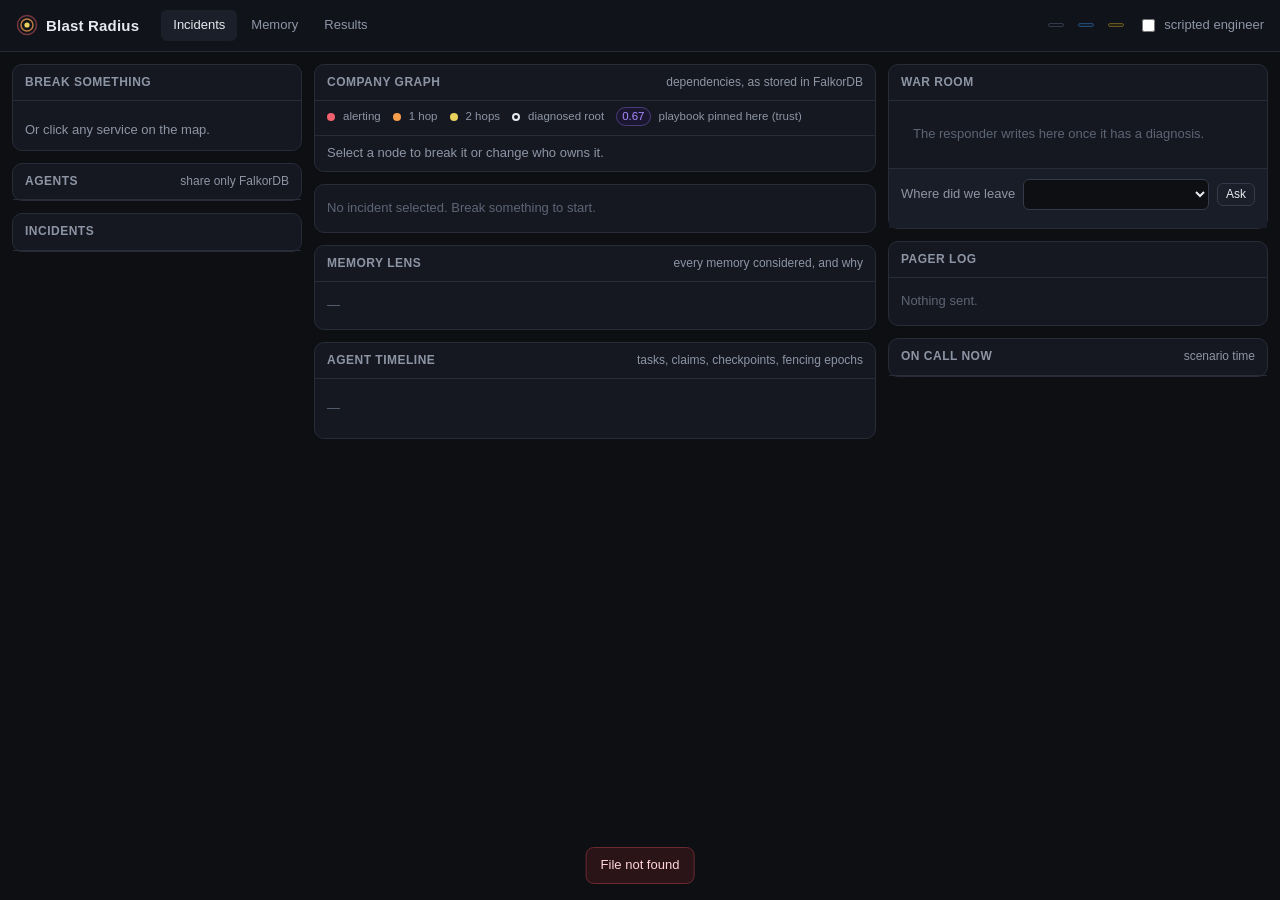
==== web/static/index.html @ d2cb5964 "The UI: Memory Lens, agent timeline with a kill button, war room, company graph make ui serves one p" ====
<!doctype html>
<html lang="en">
<head>
<meta charset="utf-8">
<meta name="viewport" content="width=device-width, initial-scale=1">
<title>Blast Radius</title>
<link rel="icon" href="data:,">
<style>
:root {
  --bg: #0d0f13; --panel: #151820; --panel2: #1b1f29; --line: #272c38; --line2: #333a49;
  --text: #e7e9ee; --muted: #8d95a5; --faint: #5d6474;
  --red: #f0616d; --orange: #f59e4b; --yellow: #e9cf5b; --green: #45c486; --blue: #5aa5f5;
  --violet: #a78bfa; --teal: #3cc6c0; --pink: #f472b6;
  --mono: ui-monospace, SFMono-Regular, Menlo, Consolas, monospace;
}
* { box-sizing: border-box; }
html, body { margin: 0; background: var(--bg); color: var(--text);
  font: 13px/1.45 -apple-system, BlinkMacSystemFont, "Segoe UI", Inter, Roboto, sans-serif; }
button { font: inherit; color: inherit; cursor: pointer; }
input, textarea, select { font: inherit; color: var(--text); background: var(--bg);
  border: 1px solid var(--line2); border-radius: 6px; padding: 6px 8px; }
textarea { width: 100%; resize: vertical; min-height: 54px; }
.mono { font-family: var(--mono); font-size: 12px; }
.muted { color: var(--muted); } .faint { color: var(--faint); }
.row { display: flex; align-items: center; gap: 8px; }
.wrap { flex-wrap: wrap; }
.grow { flex: 1; min-width: 0; }
.btn { background: var(--panel2); border: 1px solid var(--line2); border-radius: 6px;
  padding: 5px 10px; white-space: nowrap; }
.btn:hover { border-color: var(--muted); }
.btn.primary { background: #23406b; border-color: #2f5b99; }
.btn.good { background: #173d2b; border-color: #23704a; }
.btn.danger { background: #4a1820; border-color: #8c2c3a; }
.btn.small { padding: 2px 8px; font-size: 12px; }
.btn:disabled { opacity: .45; cursor: default; }
.chip { display: inline-flex; align-items: center; gap: 4px; padding: 1px 7px;
  border-radius: 999px; border: 1px solid var(--line2); font-size: 11.5px; white-space: nowrap; }
.chip.red { color: var(--red); border-color: #6b2a32; background: #2a1418; }
.chip.green { color: var(--green); border-color: #1f5a3c; background: #11261b; }
.chip.orange { color: var(--orange); border-color: #6a4420; background: #2a1c10; }
.chip.blue { color: var(--blue); border-color: #234a73; background: #101d2c; }
.chip.violet { color: var(--violet); border-color: #4b3d7c; background: #1b1630; }
.chip.yellow { color: var(--yellow); border-color: #625724; background: #262110; }
.chip.grey { color: var(--muted); }
.dot { width: 8px; height: 8px; border-radius: 50%; display: inline-block; flex: none; }

header { display: flex; align-items: center; gap: 14px; padding: 10px 16px;
  border-bottom: 1px solid var(--line); background: #10131a; position: sticky; top: 0; z-index: 5; }
.logo { font-weight: 700; font-size: 15px; letter-spacing: .2px; display: flex; gap: 8px; align-items: center; }
.logo svg { display: block; }
.tabs { display: flex; gap: 2px; margin-left: 8px; }
.tab { background: none; border: none; padding: 6px 12px; border-radius: 6px; color: var(--muted); }
.tab.on { background: var(--panel2); color: var(--text); }
.demo-label { color: var(--yellow); }

main { display: grid; grid-template-columns: 290px minmax(0, 1fr) 380px; gap: 12px; padding: 12px; }
main[hidden] { display: none; }
main.single { grid-template-columns: minmax(0, 1fr); max-width: 1280px; margin: 0 auto; }
.col { display: flex; flex-direction: column; gap: 12px; min-width: 0; }
.panel { background: var(--panel); border: 1px solid var(--line); border-radius: 10px; }
.panel > h2 { margin: 0; padding: 9px 12px; font-size: 12px; font-weight: 600; letter-spacing: .5px;
  text-transform: uppercase; color: var(--muted); border-bottom: 1px solid var(--line);
  display: flex; align-items: center; gap: 8px; }
.panel > h2 .right { margin-left: auto; text-transform: none; letter-spacing: 0; font-weight: 400; }
.pad { padding: 10px 12px; }
.empty { padding: 14px 12px; color: var(--faint); }

/* left column */
.stories { display: grid; gap: 6px; }
.story { text-align: left; background: var(--panel2); border: 1px solid var(--line);
  border-radius: 8px; padding: 7px 9px; }
.story:hover { border-color: var(--line2); }
.story b { font-family: var(--mono); font-size: 11.5px; color: var(--blue); margin-right: 6px; }
.worker { display: flex; align-items: center; gap: 8px; padding: 7px 12px; border-top: 1px solid var(--line); }
.worker:first-of-type { border-top: none; }
.badge { font-family: var(--mono); font-size: 12px; padding: 1px 7px; border-radius: 5px; font-weight: 600; white-space: nowrap; }
.feed-item { display: block; width: 100%; text-align: left; background: none; border: none;
  border-top: 1px solid var(--line); padding: 8px 12px; }
.feed-item:hover { background: #181c25; }
.feed-item.on { background: #1a2130; box-shadow: inset 3px 0 0 var(--blue); }

/* incident */
.inc-head { padding: 12px 14px; display: grid; gap: 8px; }
.inc-title { font-size: 17px; font-weight: 650; display: flex; gap: 10px; align-items: center; flex-wrap: wrap; }
.summary { color: var(--muted); font-size: 12.5px; }
.lens-card { border-top: 1px solid var(--line); padding: 10px 12px; display: grid; gap: 7px; }
.lens-card:first-child { border-top: none; }
.lens-card.applied { box-shadow: inset 3px 0 0 var(--green); }
.lens-card.ruled { box-shadow: inset 3px 0 0 var(--line2); }
.kv { display: grid; grid-template-columns: 92px 1fr; gap: 3px 10px; font-size: 12.5px; }
.kv > div:nth-child(odd) { color: var(--faint); }
.path { font-family: var(--mono); font-size: 12px; }
.path .arrow { color: var(--faint); margin: 0 4px; }
.check { display: flex; gap: 6px; align-items: baseline; font-size: 12.5px; }
.check .ok { color: var(--green); } .check .no { color: var(--red); }
.trust { display: inline-flex; align-items: center; gap: 6px; }
.bar { width: 70px; height: 6px; background: var(--line); border-radius: 3px; overflow: hidden; display: inline-block; }
.bar > i { display: block; height: 100%; background: var(--green); }

.tl { padding: 6px 0; }
.tl-row { display: grid; grid-template-columns: 58px 104px 30px 1fr; gap: 8px; align-items: center;
  padding: 4px 12px; font-size: 12.5px; }
.tl-row.takeover { background: #2a1c10; }
.tl-row.action { background: #11261b; }
.tl-row .t { font-family: var(--mono); color: var(--faint); font-size: 11.5px; text-align: right; }
.lease { margin: 8px 12px 10px; padding: 9px 10px; border: 1px solid var(--line2); border-radius: 8px;
  background: var(--panel2); display: grid; gap: 6px; }
.lease .meter { height: 8px; background: var(--line); border-radius: 4px; overflow: hidden; }
.lease .meter > i { display: block; height: 100%; background: var(--blue); transition: width .4s linear; }
.lease.expired .meter > i { background: var(--red); }

/* map */
#map svg { display: block; width: 100%; height: auto; }
.node rect { stroke-width: 1.5; }
.node text { font-size: 11px; fill: var(--text); pointer-events: none; }
.node { cursor: pointer; }
.legend { display: flex; gap: 12px; flex-wrap: wrap; padding: 6px 12px 9px; font-size: 11.5px; color: var(--muted); }
.mapbar { padding: 8px 12px; border-top: 1px solid var(--line); display: flex; gap: 8px; align-items: center; flex-wrap: wrap; }

/* chat */
.chat { padding: 10px 12px; display: grid; gap: 8px; max-height: 470px; overflow: auto; }
.msg { padding: 7px 10px; border-radius: 10px; max-width: 92%; white-space: pre-wrap; font-size: 12.5px; }
.msg.agent { background: var(--panel2); border: 1px solid var(--line2); justify-self: start; }
.msg.engineer { background: #1c2c46; border: 1px solid #2c4672; justify-self: end; }
.msg .who { font-size: 11px; color: var(--muted); margin-bottom: 2px; }
.ask { border-top: 1px solid var(--line); padding: 10px 12px; display: grid; gap: 8px; background: #191d27; }
.ask.live { box-shadow: inset 0 3px 0 var(--yellow); }
.cite { font-size: 11.5px; color: var(--violet); }

table { border-collapse: collapse; width: 100%; }
th, td { text-align: left; padding: 6px 10px; border-top: 1px solid var(--line); font-size: 12.5px; vertical-align: top; }
th { color: var(--muted); font-weight: 600; font-size: 11.5px; text-transform: uppercase; letter-spacing: .4px; }
td.num, th.num { text-align: right; font-variant-numeric: tabular-nums; }
.win { color: var(--green); font-weight: 600; }
.hbar { height: 10px; border-radius: 3px; background: var(--blue); display: inline-block; vertical-align: middle; }
.cards { display: grid; grid-template-columns: repeat(auto-fill, minmax(330px, 1fr)); gap: 12px; }
.pb { padding: 10px 12px; display: grid; gap: 6px; }
.pb.retired { opacity: .65; }
.fact { padding: 8px 12px; border-top: 1px solid var(--line); display: grid; gap: 3px; }
.fact.closed { opacity: .55; }
.fact.closed .val { text-decoration: line-through; }
.toast { position: fixed; bottom: 16px; left: 50%; transform: translateX(-50%); background: #2a1418;
  border: 1px solid #6b2a32; color: #ffd5da; padding: 8px 14px; border-radius: 8px; display: none; z-index: 9; }
.switch { display: inline-flex; align-items: center; gap: 6px; color: var(--muted); }
details summary { cursor: pointer; color: var(--muted); }
@media (max-width: 1200px) {
  main { grid-template-columns: 260px minmax(0, 1fr); }
  main > .col:last-child { grid-column: 1 / -1; }
}
@media (max-width: 760px) { main { grid-template-columns: 1fr; } }
</style>
</head>
<body>
<header>
  <div class="logo">
    <svg width="22" height="22" viewBox="0 0 22 22" aria-hidden="true">
      <circle cx="11" cy="11" r="9.5" fill="none" stroke="#f0616d" stroke-width="1.5" opacity=".45"/>
      <circle cx="11" cy="11" r="6" fill="none" stroke="#f59e4b" stroke-width="1.5" opacity=".75"/>
      <circle cx="11" cy="11" r="2.6" fill="#e9cf5b"/>
    </svg>
    Blast Radius
  </div>
  <nav class="tabs">
    <button class="tab on" data-tab="incident">Incidents</button>
    <button class="tab" data-tab="memory">Memory</button>
    <button class="tab" data-tab="results">Results</button>
  </nav>
  <div class="grow"></div>
  <span id="hdr-graph" class="chip grey mono"></span>
  <span id="hdr-model" class="chip blue"></span>
  <span id="hdr-timing" class="chip yellow demo-label"></span>
  <label class="switch" title="When on, the scripted engineer answers instead of waiting for you">
    <input type="checkbox" id="autopilot"> scripted engineer
  </label>
</header>

<main id="view-incident">
  <section class="col">
    <div class="panel">
      <h2>Break something</h2>
      <div class="pad stories" id="stories"></div>
      <div class="pad muted" style="padding-top:0">Or click any service on the map.</div>
    </div>
    <div class="panel">
      <h2>Agents <span class="right muted">share only FalkorDB</span></h2>
      <div id="workers"></div>
    </div>
    <div class="panel">
      <h2>Incidents <span class="right muted" id="feed-count"></span></h2>
      <div id="feed"></div>
    </div>
  </section>

  <section class="col">
    <div class="panel" id="map">
      <h2>Company graph <span class="right muted" id="map-sub">dependencies, as stored in FalkorDB</span></h2>
      <div id="map-svg"></div>
      <div class="legend">
        <span class="row"><i class="dot" style="background:var(--red)"></i>alerting</span>
        <span class="row"><i class="dot" style="background:var(--orange)"></i>1 hop</span>
        <span class="row"><i class="dot" style="background:var(--yellow)"></i>2 hops</span>
        <span class="row"><i class="dot" style="border:2px solid var(--text)"></i>diagnosed root</span>
        <span class="row"><span class="chip violet" style="padding:0 5px">0.67</span>playbook pinned here (trust)</span>
      </div>
      <div class="mapbar" id="mapbar"><span class="muted">Select a node to break it or change who owns it.</span></div>
    </div>
    <div class="panel" id="incident">
      <div class="empty">No incident selected. Break something to start.</div>
    </div>
    <div class="panel" id="lens-panel">
      <h2>Memory Lens <span class="right muted">every memory considered, and why</span></h2>
      <div id="lens"><div class="empty">—</div></div>
    </div>
    <div class="panel">
      <h2>Agent timeline <span class="right muted">tasks, claims, checkpoints, fencing epochs</span></h2>
      <div id="lease"></div>
      <div id="timeline" class="tl"><div class="empty">—</div></div>
    </div>
  </section>

  <section class="col">
    <div class="panel">
      <h2>War room <span class="right muted" id="chat-with"></span></h2>
      <div class="chat" id="chat"><div class="empty">The responder writes here once it has a diagnosis.</div></div>
      <div id="ask"></div>
      <div class="ask">
        <div class="row">
          <span class="muted">Where did we leave</span>
          <select id="recap-pick" class="grow"></select>
          <button class="btn small" id="recap-go">Ask</button>
        </div>
        <div id="recap-out" class="mono muted" style="white-space:pre-wrap"></div>
      </div>
    </div>
    <div class="panel">
      <h2>Pager log <span class="right muted" id="pager-count"></span></h2>
      <div id="pager"><div class="empty">Nothing sent.</div></div>
    </div>
    <div class="panel">
      <h2>On call now <span class="right muted">scenario time</span></h2>
      <div id="org"></div>
    </div>
  </section>
</main>

<main id="view-memory" class="single" hidden>
  <div class="panel">
    <h2>Playbooks <span class="right muted">learned from confirmed incidents; trust moves only on verdicts</span></h2>
    <div class="pad row wrap" style="border-bottom:1px solid var(--line)">
      <button class="btn" id="plant">Plant a deliberately wrong playbook</button>
      <span class="muted">Pinned to postgres-orders; claims any postgres over 30% of connections is saturated.
        Break <span class="mono">redis-cache</span> a few times and reject the wrong diagnosis: it misleads twice, then retires.</span>
    </div>
    <div class="pad"><div class="cards" id="playbooks"></div></div>
  </div>
  <div class="panel">
    <h2>What engineers asked for <span class="right muted">facts are superseded, never edited</span></h2>
    <div id="facts"></div>
  </div>
</main>

<main id="view-results" class="single" hidden>
  <div id="results"></div>
</main>

<div class="toast" id="toast"></div>

<script>
"use strict";
const $ = (s) => document.querySelector(s);
const esc = (v) => String(v ?? "").replace(/[&<>"']/g, (c) =>
  ({"&": "&amp;", "<": "&lt;", ">": "&gt;", '"': "&quot;", "'": "&#39;"}[c]));
const fmt = (x, d = 2) => (x === null || x === undefined) ? "—" : Number(x).toFixed(d);
const AGENT_COLORS = {"inv-1": "#5aa5f5", "inv-2": "#a78bfa", "responder-1": "#45c486",
  "learner-1": "#3cc6c0"};
const agentColor = (a) => AGENT_COLORS[a] || "#8d95a5";
const badge = (a) => a ? `<span class="badge" style="background:${agentColor(a)}22;color:${agentColor(a)}">${esc(a)}</span>` : "";

let S = { settings: null, state: null, selected: null, inc: null, map: null, tab: "incident",
          mapNode: null, drafts: {} };

async function api(path, body) {
  const opt = body === undefined ? {} : {method: "POST", headers: {"Content-Type": "application/json"},
    body: JSON.stringify(body)};
  const r = await fetch(path, opt);
  const data = await r.json().catch(() => ({}));
  if (!r.ok) { toast(data.detail || r.statusText); throw new Error(data.detail || r.statusText); }
  return data;
}
function toast(text) {
  const t = $("#toast"); t.textContent = text; t.style.display = "block";
  clearTimeout(toast.h); toast.h = setTimeout(() => t.style.display = "none", 4000);
}
const label = (fam) => (S.settings?.labels || {})[fam] || fam || "—";

/* ------------------------------------------------------------- tabs */
document.querySelectorAll(".tab").forEach((b) => b.onclick = () => {
  S.tab = b.dataset.tab;
  document.querySelectorAll(".tab").forEach((x) => x.classList.toggle("on", x === b));
  for (const v of ["incident", "memory", "results"]) $("#view-" + v).hidden = v !== S.tab;
  if (S.tab === "memory") loadMemory();
  if (S.tab === "results") loadResults();
});

/* ------------------------------------------------------------- left */
function renderStories() {
  $("#stories").innerHTML = Object.entries(S.settings.stories).map(([id, text]) =>
    `<button class="story" data-story="${id}"><b>${id}</b>${esc(text)}</button>`).join("");
  document.querySelectorAll("[data-story]").forEach((b) => b.onclick = () => breakIt({story: b.dataset.story}));
}
async function breakIt(body) {
  const r = await api("/api/break", body);
  S.selected = r.key; S.inc = null;
  await pollState(); await pollIncident();
}

function renderWorkers() {
  const st = S.state;
  const procs = st.workers.map((w) => {
    const state = w.alive ? `<span class="chip green">pid ${w.pid}</span>`
      : w.killed ? `<span class="chip red">killed</span>` : `<span class="chip grey">stopped</span>`;
    const btn = w.alive
      ? `<button class="btn small danger" data-kill="${w.name}">Kill</button>`
      : `<button class="btn small" data-start="${w.name}">Start</button>`;
    return `<div class="worker">${badge(w.name)}<span class="muted">investigator</span>
      <span class="grow"></span>${state}${btn}</div>`;
  });
  const threads = Object.entries(st.threads || {}).map(([n]) =>
    `<div class="worker">${badge(n)}<span class="muted">${n.startsWith("resp") ? "responder" : "learner"}</span>
     <span class="grow"></span><span class="chip green">in UI process</span></div>`);
  const html = procs.join("") + threads.join("") || `<div class="empty">No workers running.</div>`;
  if ($("#workers").dataset.html === html) return;   // don't replace a button mid-click
  $("#workers").dataset.html = html;
  $("#workers").innerHTML = html;
  $("#workers").querySelectorAll("[data-kill]").forEach((b) => b.onclick = () => kill(b.dataset.kill));
  document.querySelectorAll("[data-start]").forEach((b) => b.onclick = () =>
    api(`/api/workers/${b.dataset.start}/start`, {}).then(pollState));
}
async function kill(name) {
  await api(`/api/workers/${name}/kill`, {});
  await pollState(); pollIncident();
}

function statusChip(s) {
  const c = {open: "orange", diagnosed: "blue", resolved: "green", needs_review: "red", planted: "violet"}[s] || "grey";
  return `<span class="chip ${c}">${esc(s === "needs_review" ? "rejected" : s)}</span>`;
}
function renderFeed() {
  const list = S.state.incidents;
  $("#feed-count").textContent = list.length ? `${list.length}` : "";
  $("#feed").innerHTML = list.length ? list.map((i) => {
    const mem = i.applied > 0 ? `<span class="chip green">from memory</span>`
      : i.considered > 0 ? `<span class="chip grey">memory ruled out</span>` : "";
    return `<button class="feed-item ${i.key === S.selected ? "on" : ""}" data-key="${esc(i.key)}">
      <div class="row"><span class="mono">${esc(i.id)}</span><span class="grow"></span>${statusChip(i.status)}</div>
      <div class="row wrap muted" style="margin-top:3px">${i.root ? `<span class="mono">${esc(i.root)}</span> · ${esc(label(i.family))}` : "investigating…"} ${mem}</div>
    </button>`;
  }).join("") : `<div class="empty">No incidents yet.</div>`;
  document.querySelectorAll(".feed-item").forEach((b) => b.onclick = () => {
    S.selected = b.dataset.key; S.inc = null; renderFeed(); pollIncident();
  });
  const pick = $("#recap-pick"); const keep = pick.value;
  pick.innerHTML = list.filter((i) => i.status !== "planted").map((i) =>
    `<option value="${esc(i.id)}">${esc(i.id)}</option>`).join("");
  if (keep) pick.value = keep;
}

/* ------------------------------------------------------------- map */
function layout(nodes) {
  const by = Object.fromEntries(nodes.map((n) => [n.name, n]));
  const callers = {}; nodes.forEach((n) => n.depends_on.forEach((d) => (callers[d] ||= []).push(n.name)));
  const depth = {};
  const deep = (n) => depth[n] ??= Math.max(0, ...(callers[n] || []).map((c) => deep(c) + 1));
  nodes.forEach((n) => deep(n.name));
  const svc = nodes.filter((n) => !n.kind), ds = nodes.filter((n) => n.kind);
  const maxSvc = Math.max(...svc.map((n) => depth[n.name]));
  const layers = []; svc.forEach((n) => (layers[depth[n.name]] ||= []).push(n.name));
  layers[maxSvc + 1] = ds.map((n) => n.name);
  const pos = {};
  const place = () => layers.forEach((l, y) => l.forEach((n, x) => pos[n] = {x, y, n: l.length}));
  place();
  for (let pass = 0; pass < 4; pass++) {   // barycentre ordering: fewer crossings
    layers.forEach((l, y) => {
      if (y === 0) return;
      const bc = (n) => { const ps = (callers[n] || []).map((c) => pos[c].x / Math.max(1, pos[c].n - 1));
        return ps.length ? ps.reduce((a, b) => a + b) / ps.length : .5; };
      l.sort((a, b) => bc(a) - bc(b)); place();
    });
  }
  return {pos, layers, by};
}
function hopsFrom(alerting, nodes) {
  const adj = Object.fromEntries(nodes.map((n) => [n.name, n.depends_on]));
  const hop = {}; const q = [];
  alerting.forEach((a) => { hop[a] = 0; q.push(a); });
  while (q.length) { const n = q.shift(); (adj[n] || []).forEach((m) => {
    if (hop[m] === undefined) { hop[m] = hop[n] + 1; q.push(m); } }); }
  return hop;
}
function renderMap() {
  if (!S.map) return;
  const nodes = S.map.nodes;
  const {pos, layers} = layout(nodes);
  const W = 860, H = 64 + (layers.length - 1) * 74, bw = 124, bh = 30;
  const xy = (n) => { const p = pos[n]; const span = W - 40;
    const x = 20 + (p.n === 1 ? span / 2 : (span - bw) * p.x / (p.n - 1) + bw / 2);
    return {x, y: 30 + p.y * 74}; };
  const head = S.inc?.head;
  const alerting = head?.alerting || [];
  const hop = hopsFrom(alerting, nodes);
  const pins = {};
  (S.memory?.playbooks || []).filter((p) => p.status === "active").forEach((p) =>
    p.about.forEach((a) => (pins[a] ||= []).push(p.trust)));
  const usedPaths = (S.inc?.lens || []).map((l) => ({path: l.path || [], applied: l.applied}));
  const onPath = {};
  usedPaths.forEach((u) => u.path.forEach((n, i) => { if (i) {
    const k = u.path[i - 1] + ">" + n; onPath[k] = onPath[k] || (u.applied ? "applied" : "ruled"); } }));
  let edges = "", boxes = "";
  nodes.forEach((n) => n.depends_on.forEach((d) => {
    const a = xy(n.name), b = xy(d); const k = n.name + ">" + d;
    const st = onPath[k] === "applied" ? `stroke="var(--green)" stroke-width="2.4"`
      : onPath[k] === "ruled" ? `stroke="#7d8597" stroke-width="1.6" stroke-dasharray="4 3"`
      : `stroke="#2f3644" stroke-width="1.2"`;
    edges += `<path d="M${a.x},${a.y + bh / 2} C${a.x},${a.y + 46} ${b.x},${b.y - 46} ${b.x},${b.y - bh / 2}" fill="none" ${st}/>`;
  }));
  nodes.forEach((n) => {
    const {x, y} = xy(n.name); const h = hop[n.name];
    const fill = h === 0 ? "#3a1519" : h === 1 ? "#3a2412" : h === 2 ? "#352f12" : "#1b1f29";
    const stroke = h === 0 ? "var(--red)" : h === 1 ? "var(--orange)" : h === 2 ? "var(--yellow)" : "#3a4253";
    const isRoot = head?.root === n.name; const sel = S.mapNode === n.name;
    const icon = n.kind ? (n.kind === "postgres" ? "◆" : n.kind === "redis" ? "●" : "≡") : "";
    boxes += `<g class="node" data-node="${esc(n.name)}">
      ${isRoot ? `<rect x="${x - bw / 2 - 4}" y="${y - bh / 2 - 4}" width="${bw + 8}" height="${bh + 8}" rx="9" fill="none" stroke="var(--text)" stroke-width="2"/>` : ""}
      <rect x="${x - bw / 2}" y="${y - bh / 2}" width="${bw}" height="${bh}" rx="6" fill="${fill}" stroke="${sel ? "var(--blue)" : stroke}" ${sel ? 'stroke-width="2.5"' : ""}/>
      <text x="${x}" y="${y + 4}" text-anchor="middle">${icon ? `<tspan fill="var(--muted)">${icon} </tspan>` : ""}${esc(n.name)}${n.customer_facing ? " ★" : ""}</text>
      ${(pins[n.name] || []).map((t, i) => `<g transform="translate(${x + bw / 2 - 16 - i * 34},${y - bh / 2 - 9})">
        <rect width="32" height="15" rx="7.5" fill="#1b1630" stroke="#4b3d7c"/>
        <text x="16" y="11" text-anchor="middle" style="font-size:9.5px;fill:var(--violet)">${fmt(t)}</text></g>`).join("")}
    </g>`;
  });
  $("#map-svg").innerHTML = `<svg viewBox="0 0 ${W} ${H}" role="img" aria-label="Service dependency graph">${edges}${boxes}</svg>`;
  document.querySelectorAll("[data-node]").forEach((g) => g.onclick = () => { S.mapNode = g.dataset.node; renderMap(); renderMapBar(); });
  $("#map-sub").textContent = head ? `${alerting.length} alerting · ★ customer-facing` : "★ customer-facing";
}
function renderMapBar() {
  const n = S.mapNode; if (!n) return;
  const fam = S.settings.breakable[n];
  const owner = (S.map.org || []).find((t) => t.owns.includes(n));
  const teams = Object.keys(S.settings.teams).filter((t) => t !== owner?.team);
  $("#mapbar").innerHTML = `<span class="mono">${esc(n)}</span>
    ${fam ? `<button class="btn small danger" id="mb-break">Break: ${esc(label(fam))}</button>` : `<span class="muted">no failure family for this kind</span>`}
    <span class="grow"></span><span class="muted">owner ${esc(owner?.team || "—")} →</span>
    <select id="mb-team">${teams.map((t) => `<option>${esc(t)}</option>`).join("")}</select>
    <button class="btn small" id="mb-move">Move ownership</button>`;
  if (fam) $("#mb-break").onclick = () => breakIt({node: n});
  $("#mb-move").onclick = async () => { await api("/api/org/owner", {node: n, team: $("#mb-team").value});
    toast(`${n} now owned by ${$("#mb-team").value} (from scenario time now)`); loadMap(); };
}
function renderOrg() {
  if (!S.map) return;
  $("#org").innerHTML = `<table>${S.map.org.map((t) => {
    const people = S.settings.teams[t.team] || [];
    return `<tr><td>${esc(t.team)}</td><td><select data-team="${esc(t.team)}">${people.map((p) =>
      `<option ${t.on_call.includes(p) ? "selected" : ""}>${esc(p)}</option>`).join("")}</select></td></tr>`;
  }).join("")}</table>`;
  document.querySelectorAll("[data-team]").forEach((s) => s.onchange = async () => {
    await api("/api/org/on-call", {team: s.dataset.team, person: s.value});
    toast(`${s.value} is now on call for ${s.dataset.team}`); loadMap();
  });
}

/* ------------------------------------------------------------- incident */
function renderIncident() {
  const x = S.inc;
  if (!x) { $("#incident").innerHTML = `<div class="empty">No incident selected. Break something to start.</div>`; return; }
  const h = x.head;
  const verdict = h.verdict ? `<span class="chip ${h.verdict === "confirmed" ? "green" : "red"}">${esc(h.verdict)} by ${esc(h.verdict_by)}</span>` : "";
  const fromMem = x.lens.some((l) => l.applied);
  $("#incident").innerHTML = `<div class="inc-head">
    <div class="inc-title"><span class="mono">${esc(h.id)}</span>${statusChip(h.status)}${verdict}
      ${h.root ? `<span class="muted" style="font-weight:400">root</span> <span class="mono">${esc(h.root)}</span>
      <span class="chip blue">${esc(label(h.family))}</span>` : `<span class="chip orange">investigating</span>`}
      ${h.root ? (fromMem ? `<span class="chip green">solved from memory, no model call</span>` : `<span class="chip grey">investigated step by step</span>`) : ""}</div>
    <div class="row wrap"><span class="muted">alerting</span>${h.alerting.map((a) => `<span class="chip red mono">${esc(a)}</span>`).join("")}</div>
    <div class="summary">${h.alert_texts.map((t) => `“${esc(t)}”`).join(" · ")}</div>
    ${h.summary ? `<div class="summary"><b style="color:var(--text)">Decision</b> by ${badge(h.decided_by)} (epoch ${esc(h.decided_epoch)}): ${esc(h.summary)}</div>` : ""}
    ${x.impact.length ? `<div class="row wrap"><span class="muted">blast radius</span>${x.impact.map((r) =>
      `<span class="chip ${r.customer_facing ? "orange" : "grey"} mono">${esc(r.service)} · ${r.hops}</span>`).join("")}</div>` : ""}
  </div>`;
}

function renderLens() {
  const x = S.inc;
  if (x && !x.head.decision_id && x.recalling.length) { $("#lens").innerHTML = renderRecalling(x); return; }
  if (!x || !x.head.decision_id) { $("#lens").innerHTML = `<div class="empty">${x ? "Recall found nothing pinned near these alerts; investigating from scratch…" : "—"}</div>`; return; }
  if (!x.lens.length) { $("#lens").innerHTML = `<div class="empty">No memory applied to this incident (none was pinned near these alerts yet). It was investigated from scratch; if confirmed, the learner turns it into a playbook.</div>`; return; }
  $("#lens").innerHTML = x.lens.map((l) => {
    const pinned = (l.pinned_to || []).includes(l.target);
    const why = pinned ? `pinned to <span class="mono">${esc(l.target)}</span>`
      : `same kind as <span class="mono">${esc((l.pinned_to || []).join(", "))}</span>`;
    const path = (l.path || []).map((p) => `<span>${esc(p)}</span>`).join(`<span class="arrow">→</span>`);
    const checks = l.checks.length ? l.checks.map((c) => `<div class="check">
      <span class="${c.passed ? "ok" : "no"}">${c.passed ? "✓" : "✗"}</span>
      <span class="muted">${esc(c.phase)}</span><span>${esc(c.description)}</span>
      <span class="mono muted">observed ${esc(typeof c.observed === "object" ? JSON.stringify(c.observed) : c.observed)}</span>
      ${c.step_n ? `<span class="faint mono">step ${c.step_n}</span>` : ""}</div>`).join("")
      : `<div class="muted">${esc(l.note || "not checked")}</div>`;
    const v = l.verdict ? `<span class="chip ${l.verdict === "helped" ? "green" : l.verdict === "misled" ? "red" : "grey"}">${esc(l.verdict.replace("_", " "))}</span>` : `<span class="chip grey">verdict pending</span>`;
    const after = l.verdict === "not_applicable" ? `trust ${fmt(l.trust_at_use)}, unchanged by this check`
      : l.trust_after !== null && l.trust_after !== undefined
      ? `trust ${fmt(l.trust_at_use)} → <b>${fmt(l.trust_after)}</b>` : `trust at use ${fmt(l.trust_at_use)}`;
    return `<div class="lens-card ${l.applied ? "applied" : "ruled"}">
      <div class="row wrap">${l.applied ? `<span class="chip green">applied</span>` : `<span class="chip grey">ruled out</span>`}
        <b class="mono">${esc(l.signature)}</b><span class="muted">on</span><span class="mono">${esc(l.target)}</span>
        <span class="grow"></span>${l.status === "retired" ? `<span class="chip red">retired</span>` : ""}</div>
      <div class="kv">
        <div>why recalled</div><div>${why} · ${l.hops} hop${l.hops === 1 ? "" : "s"} from the alerts · score ${fmt(l.score, 3)}</div>
        <div>path</div><div class="path">${path}</div>
        <div>learned from</div><div class="mono">${esc((l.learned_from || []).join(", ") || "—")}</div>
        <div>evidence</div><div style="display:grid;gap:3px">${checks}</div>
        <div>afterwards</div><div class="row wrap">${v}<span class="trust">${after}</span>
          <span class="bar"><i style="width:${Math.round((l.trust_after ?? l.trust_at_use ?? 0) * 100)}%"></i></span></div>
      </div></div>`;
  }).join("");
}

function renderRecalling(x) {
  const sig = Object.fromEntries((S.memory?.playbooks || []).map((p) => [p.id, p.signature]));
  const steps = x.checkpoints.filter((c) => c.task.endsWith(":investigate"));
  const last = steps[steps.length - 1];
  return `<div class="pad row wrap" style="border-bottom:1px solid var(--line)"><span class="chip orange">checking now</span>
      <span class="muted">recalled before any evidence was gathered; each is checked against live evidence before it is trusted</span>
      ${last ? `<span class="grow"></span><span class="mono">latest: step ${last.n} ${esc(last.tool)} by ${esc(last.agent)}</span>` : ""}</div>` +
    x.recalling.map((r) => `<div class="lens-card ruled">
      <div class="row wrap"><span class="chip grey">recalled</span><b class="mono">${esc(sig[r.memory_id] || r.memory_id)}</b>
        <span class="muted">on</span><span class="mono">${esc(r.target)}</span></div>
      <div class="kv"><div>why recalled</div><div>${r.via_kind ? "same kind of datastore" : "pinned here"} · ${r.hops} hop${r.hops === 1 ? "" : "s"} · score ${fmt(r.score, 3)} · trust ${fmt(r.trust)}</div>
        <div>path</div><div class="path">${(r.path || []).map(esc).join('<span class="arrow">→</span>')}</div>
        <div>evidence</div><div class="muted">being checked: see the timeline</div></div></div>`).join("");
}

function renderTimeline() {
  const x = S.inc;
  if (!x) { $("#timeline").innerHTML = `<div class="empty">—</div>`; $("#lease").innerHTML = ""; return; }
  const alive = Object.fromEntries((S.state?.workers || []).map((w) => [w.name, w.alive]));
  const held = x.tasks.find((t) => t.status === "leased");
  if (held) {
    const ms = S.settings.lease_ms, left = held.lease_left_ms;
    const dead = alive[held.owner] === false;
    const expired = left < 0;
    const sig = [held.id, held.owner, held.epoch, dead, expired, !!alive[held.owner]].join("|");
    const pct = Math.max(0, Math.min(100, left / ms * 100));
    const note = expired ? `lease expired ${fmt(-left / 1000, 1)} s ago: the next worker to claim it gets epoch ${held.epoch + 1}; anything ${esc(held.owner)} writes now is rejected by the fence`
        : dead ? `${fmt(left / 1000, 1)} s until the lease runs out (no heartbeats from a dead worker)`
        : `${fmt(left / 1000, 1)} s left · renewed every ${S.settings.heartbeat_ms / 1000} s by heartbeat`;
    if ($("#lease").dataset.sig === sig) {   // only the countdown moves; keep the Kill button
      $("#lease-meter").style.width = pct + "%"; $("#lease-note").innerHTML = note;
    } else {
    $("#lease").dataset.sig = sig;
    $("#lease").innerHTML = `<div class="lease ${expired ? "expired" : ""}">
      <div class="row wrap"><b>${esc(held.type)}</b><span class="muted">lease held by</span>${badge(held.owner)}
        ${dead ? `<span class="chip red">dead</span>` : `<span class="chip green">alive</span>`}
        <span class="chip grey mono">epoch ${held.epoch}</span><span class="chip grey mono">attempt ${held.attempts}/3</span>
        <span class="grow"></span>
        ${alive[held.owner] ? `<button class="btn small danger" data-kill="${esc(held.owner)}">Kill ${esc(held.owner)} (SIGKILL)</button>` : ""}</div>
      <div class="meter"><i id="lease-meter" style="width:${pct}%"></i></div>
      <div class="muted mono" id="lease-note">${note}</div>
    </div>`;
    $("#lease").querySelectorAll("[data-kill]").forEach((b) => b.onclick = () => kill(b.dataset.kill));
    }
  } else { $("#lease").innerHTML = ""; $("#lease").dataset.sig = ""; }
  $("#timeline").innerHTML = x.timeline.map((e) => `<div class="tl-row ${e.kind === "takeover" ? "takeover" : e.kind === "action" ? "action" : ""}">
      <span class="t">+${fmt((e.t_ms || 0) / 1000, 1)}s</span>
      <span>${badge(e.agent)}</span>
      <span class="mono faint">${e.epoch ? "e" + e.epoch : ""}</span>
      <span>${esc(e.text)}</span></div>`).join("") || `<div class="empty">Queued…</div>`;
}

function renderChat() {
  const x = S.inc;
  const pending = (S.state?.pending || []).find((p) => p.incident_key === S.selected);
  if (!x) { $("#chat").innerHTML = `<div class="empty">—</div>`; $("#ask").innerHTML = ""; return; }
  const action = x.actions[0];
  $("#chat-with").innerHTML = action ? `with ${esc(action.recipient)} · via ${esc(action.channel)}` : "";
  let html = "";
  if (x.messages.length) {
    html = x.messages.map((m) => `<div class="msg ${m.role}"><div class="who">${m.role === "agent" ? "responder" : esc(m.handle)}</div>${esc(m.text)}</div>`).join("");
  } else if (action) {
    html = `<div class="msg agent"><div class="who">responder · ${esc(action.channel)} to ${esc(action.recipient)}</div>${esc(action.payload?.text || "")}</div>`;
  } else html = `<div class="empty">The responder writes here once it has a diagnosis.</div>`;
  const cites = action?.payload?.applied_preferences || [];
  if (cites.length) html += cites.map((c) => `<div class="cite">↳ sent this way ${esc(c)}</div>`).join("");
  $("#chat").innerHTML = html;
  renderAsk(pending);
}
function renderAsk(p) {
  const box = $("#ask");
  const sig = p ? p.incident_key + p.kind : "";
  if (box.dataset.sig === sig) return;   // keep what the person is typing
  box.dataset.sig = sig;
  if (!p) { box.innerHTML = ""; return; }
  if (p.kind === "review") {
    const d = p.prompt;
    box.innerHTML = `<div class="ask live">
      <div><b>You are on call.</b> <span class="muted">The responder says:</span>
        <span class="mono">${esc(d.root)}</span>, ${esc(label(d.family))}.</div>
      <textarea id="ask-msg" placeholder="Say anything to the responder (optional). Instructions become preferences after a read-back.">${esc(p.suggestion || "")}</textarea>
      <div class="row"><button class="btn good" id="ask-yes">Confirm diagnosis</button>
        <button class="btn danger" id="ask-no">Reject</button><span class="grow"></span>
        <span class="muted">scripted reply prefilled</span></div></div>`;
    $("#ask-yes").onclick = () => review(p.incident_key, true);
    $("#ask-no").onclick = () => review(p.incident_key, false);
  } else {
    box.innerHTML = `<div class="ask live">
      <div class="muted">The responder read back what it understood. Reply:</div>
      <div class="row"><input id="ask-reply" class="grow" value="${esc(p.suggestion || "")}">
        <button class="btn good" id="ask-send">Send</button></div></div>`;
    $("#ask-send").onclick = async () => { await api(`/api/reply/${encodeURIComponent(p.incident_key)}`, {text: $("#ask-reply").value}); };
  }
}
async function review(key, confirmed) {
  await api(`/api/review/${encodeURIComponent(key)}`, {confirmed, message: $("#ask-msg").value});
  $("#ask").dataset.sig = "-";
}
function renderPager() {
  const acts = S.inc?.actions || [];
  $("#pager-count").textContent = S.inc ? `${acts.length} sent for this incident` : "";
  $("#pager").innerHTML = acts.length ? `<table>${acts.map((a) => `<tr>
    <td><span class="chip ${a.channel === "ticket" ? "violet" : "orange"}">${esc(a.channel)}</span></td>
    <td>${esc(a.recipient)}</td><td class="mono muted">${esc(a.key)}</td></tr>`).join("")}</table>`
    : `<div class="empty">Nothing sent.</div>`;
}
$("#recap-go").onclick = async () => {
  const id = $("#recap-pick").value; if (!id) return;
  $("#recap-out").textContent = (await api(`/api/recap/${encodeURIComponent(id)}`)).text;
};

/* ------------------------------------------------------------- memory tab */
function checkText(c) {
  const args = Object.entries(c.args || {}).map(([k, v]) => `${k}=${v}`).join(", ");
  return `${c.tool}(${args}) → ${c.measure} ${c.op} ${JSON.stringify(c.value)}`;
}
async function loadMemory() {
  S.memory = await api("/api/memory");
  if (S.tab !== "memory") return;
  const pbs = S.memory.playbooks;
  $("#playbooks").innerHTML = pbs.length ? pbs.map((p) => `<div class="panel pb ${p.status}">
    <div class="row"><b class="mono">${esc(p.signature)}</b><span class="grow"></span>
      <span class="chip ${p.status === "active" ? "green" : "red"}">${esc(p.status)}</span></div>
    <div class="row wrap"><span class="trust">trust <b>${fmt(p.trust)}</b><span class="bar"><i style="width:${Math.round(p.trust * 100)}%"></i></span></span>
      <span class="chip green">helped ${p.helped}</span><span class="chip ${p.misled ? "red" : "grey"}">misled ${p.misled}</span></div>
    <div class="kv"><div>pinned to</div><div class="mono">${esc(p.about.join(", "))}</div>
      <div>applies to</div><div>any <span class="mono">${esc(p.kind)}</span></div>
      <div>learned from</div><div class="mono">${esc(p.learned_from.join(", ") || "—")}</div>
      <div>rule out first</div><div class="mono" style="font-size:11.5px">${p.preconditions.map((c) => esc(checkText(c))).join("<br>") || "—"}</div>
      <div>then expect</div><div class="mono" style="font-size:11.5px">${p.steps.map((c) => esc(checkText(c))).join("<br>")}</div></div>
  </div>`).join("") : `<div class="empty">Nothing learned yet. Confirm a diagnosis that was investigated from scratch.</div>`;
  $("#plant").disabled = pbs.some((p) => p.signature.endsWith(":planted") && p.status === "active");
  const facts = S.memory.facts;
  $("#facts").innerHTML = facts.length ? facts.map((f) => `<div class="fact ${f.valid_to ? "closed" : ""}">
    <div class="row wrap"><b>${esc(f.handle)}</b><span class="muted">${esc(f.condition_family ? "for " + label(f.condition_family) : "always")}</span>
      <span class="mono">${esc(f.predicate)}</span> = <span class="mono val">${esc(f.value)}</span>
      <span class="chip ${f.source === "human" ? "green" : "grey"}">${f.source === "human" ? "approved by " + esc(f.approved_by) : "agent's reading, unconfirmed"}</span>
      ${f.valid_to ? `<span class="chip grey">superseded</span>` : ""}
      ${f.supersedes.length ? `<span class="faint mono">supersedes ${esc(f.supersedes.join(", "))}</span>` : ""}</div>
    <div class="muted">“${esc(f.said)}” <span class="faint">— incident ${esc(f.learned_in)}</span></div></div>`).join("")
    : `<div class="empty">No preferences yet. Tell the responder how you want to be notified in the war room.</div>`;
}
$("#plant").onclick = async () => { await api("/api/plant-wrong-memory", {}); toast("Wrong playbook planted on postgres-orders"); loadMemory(); };

/* ------------------------------------------------------------- results tab */
async function loadResults() {
  const r = await api("/api/results");
  const ev = r.eval;
  if (!ev) { $("#results").innerHTML = `<div class="panel empty">No eval results found. Run <span class="mono">make eval</span>.</div>`; return; }
  const arms = ev.meta.arms.filter((a) => ev.summary[a]);
  const names = {A: "A · no memory", B: "B · text memory", C: "C · graph memory"};
  const all = (a) => ev.summary[a].all;
  const tot = (a, k) => Math.round(all(a)["mean_" + k] * all(a).n);
  const rows = [
    ["Root cause correct", (a) => `${Math.round(all(a).accuracy * all(a).n)}/${all(a).n}`, (a) => all(a).accuracy, "max"],
    ["LLM requests, whole run", (a) => tot(a, "llm_requests"), (a) => tot(a, "llm_requests"), "min"],
    ["Input tokens", (a) => (tot(a, "input_tokens") / 1000).toFixed(0) + "k", (a) => tot(a, "input_tokens"), "min"],
    ["Wall-clock seconds", (a) => tot(a, "seconds"), (a) => tot(a, "seconds"), "min"],
    ["Times memory helped", (a) => all(a).memory_helped, (a) => all(a).memory_helped, "max"],
    ["Times memory misled", (a) => all(a).memory_misled, (a) => -all(a).memory_misled, "max"],
    ["Duplicate notifications", (a) => all(a).duplicate_notifications, (a) => -all(a).duplicate_notifications, "max"],
  ];
  const table = rows.map(([name, show, val, best]) => {
    const vals = arms.map(val); const b = best === "max" ? Math.max(...vals) : Math.min(...vals);
    return `<tr><td>${name}</td>${arms.map((a, i) => `<td class="num ${vals[i] === b && new Set(vals).size > 1 ? "win" : ""}">${show(a)}</td>`).join("")}</tr>`;
  }).join("");
  const maxReq = Math.max(...arms.map((a) => tot(a, "llm_requests")));
  const bars = arms.map((a) => `<div class="row" style="margin:6px 0"><span style="width:130px">${names[a] || a}</span>
    <span class="hbar" style="width:${tot(a, "llm_requests") / maxReq * 420}px;background:${a === "C" ? "var(--green)" : a === "B" ? "var(--violet)" : "var(--muted)"}"></span>
    <span class="mono">${tot(a, "llm_requests")}</span></div>`).join("");
  const m2 = ev.summary.m2, m5 = ev.m5;
  const load = (r.load || []).map((l) => `<tr><td class="num">${l.worker_pairs_per_company}</td>
    <td>${l.chaos_ms ? "lease expired every " + l.chaos_ms + " ms" : "none"}</td><td class="num">${l.completed}/${l.incidents}</td>
    <td class="num">${Math.round(l.incidents_per_minute)}</td><td class="num">${l.memory_reads.p50_ms} / ${l.memory_reads.p95_ms}</td>
    <td class="num">${l.memory_writes.p50_ms} / ${l.memory_writes.p95_ms}</td><td class="num win">${l.duplicate_notifications}</td><td class="num">${l.takeovers}</td></tr>`).join("");
  $("#results").innerHTML = `<div class="col">
  <div class="panel"><h2>Three arms, same model and tools <span class="right muted mono">${esc(ev.name)} · ${esc(ev.meta.model)}</span></h2>
    <table><tr><th></th>${arms.map((a) => `<th class="num">${names[a] || a}</th>`).join("")}</tr>${table}</table>
    <div class="pad"><div class="muted" style="margin-bottom:4px">LLM requests over the ${all(arms[0]).n}-incident benchmark</div>${bars}</div></div>
  <div class="row wrap" style="align-items:stretch">
    ${m2 ? `<div class="panel grow"><h2>Recall@5 (M2)</h2><div class="pad">
      <div class="row" style="margin:4px 0"><span style="width:110px">graph proximity</span><span class="hbar" style="width:${m2.graph_recall_at_5 * 260}px;background:var(--green)"></span><b>${Math.round(m2.graph_recall_at_5 * 100)}%</b></div>
      <div class="row" style="margin:4px 0"><span style="width:110px">text similarity</span><span class="hbar" style="width:${m2.text_recall_at_5 * 260}px;background:var(--violet)"></span><b>${Math.round(m2.text_recall_at_5 * 100)}%</b></div>
      <div class="muted">${m2.n} incidents where a memory with the right answer existed; same graph snapshot.</div></div></div>` : ""}
    ${m5 ? `<div class="panel grow"><h2>A deliberately wrong playbook (M5)</h2><div class="pad">
      Misled <b>${m5.misleading_uses_before_retirement}</b> times, retired after incident <b>${m5.retired_after_incident}</b>,
      ${m5.correct_after_retirement ? `<span class="win">next incident correct</span>` : "next incident wrong"}.</div></div>` : ""}
  </div>
  ${load ? `<div class="panel"><h2>Concurrency (M8): two companies, all agents at once</h2><table>
    <tr><th class="num">pairs</th><th>stalled workers</th><th class="num">done</th><th class="num">per min</th><th class="num">read p50/p95 ms</th><th class="num">write p50/p95 ms</th><th class="num">duplicates</th><th class="num">takeovers</th></tr>${load}</table></div>` : ""}
  <div class="panel pad muted">Synthetic 15-node company, three failure families; numbers describe this benchmark only. Rerun: <span class="mono">make eval</span> · <span class="mono">make bench</span> · <span class="mono">make isolation</span>.</div>
  </div>`;
}

/* ------------------------------------------------------------- polling */
async function pollState() {
  S.state = await api("/api/state");
  $("#autopilot").checked = S.state.autopilot;
  renderWorkers(); renderFeed();
  if (!S.selected && S.state.incidents.length) { S.selected = S.state.incidents[0].key; }
}
async function pollIncident() {
  if (!S.selected) { renderIncident(); renderLens(); renderTimeline(); renderChat(); renderPager(); return; }
  try { S.inc = await api(`/api/incident/${encodeURIComponent(S.selected)}`); }
  catch (e) { S.inc = null; S.selected = null; }
  renderIncident(); renderLens(); renderTimeline(); renderChat(); renderPager(); renderMap();
}
async function loadMap() { S.map = await api("/api/map"); renderMap(); renderOrg(); if (S.mapNode) renderMapBar(); }
$("#autopilot").onchange = (e) => api("/api/autopilot", {on: e.target.checked});

async function boot() {
  S.settings = await api("/api/settings");
  $("#hdr-graph").textContent = S.settings.graph;
  $("#hdr-model").textContent = S.settings.model;
  $("#hdr-timing").textContent = S.settings.timing_profile === "demo"
    ? `demo timing: lease ${S.settings.lease_ms / 1000} s, heartbeat ${S.settings.heartbeat_ms / 1000} s (production 30 s / 10 s)`
    : `lease ${S.settings.lease_ms / 1000} s, heartbeat ${S.settings.heartbeat_ms / 1000} s`;
  renderStories();
  await Promise.all([loadMap(), loadMemory().catch(() => {})]);
  await pollState(); await pollIncident();
  const loop = async (fn, ms) => { try { await fn(); } catch (e) { /* toast already shown */ } setTimeout(() => loop(fn, ms), ms); };
  setTimeout(() => loop(pollState, 1000), 1000);
  setTimeout(() => loop(pollIncident, 600), 600);
  setTimeout(() => loop(async () => { await loadMemory(); await loadMap(); }, 3000), 3000);
}
boot();
</script>
</body>
</html>
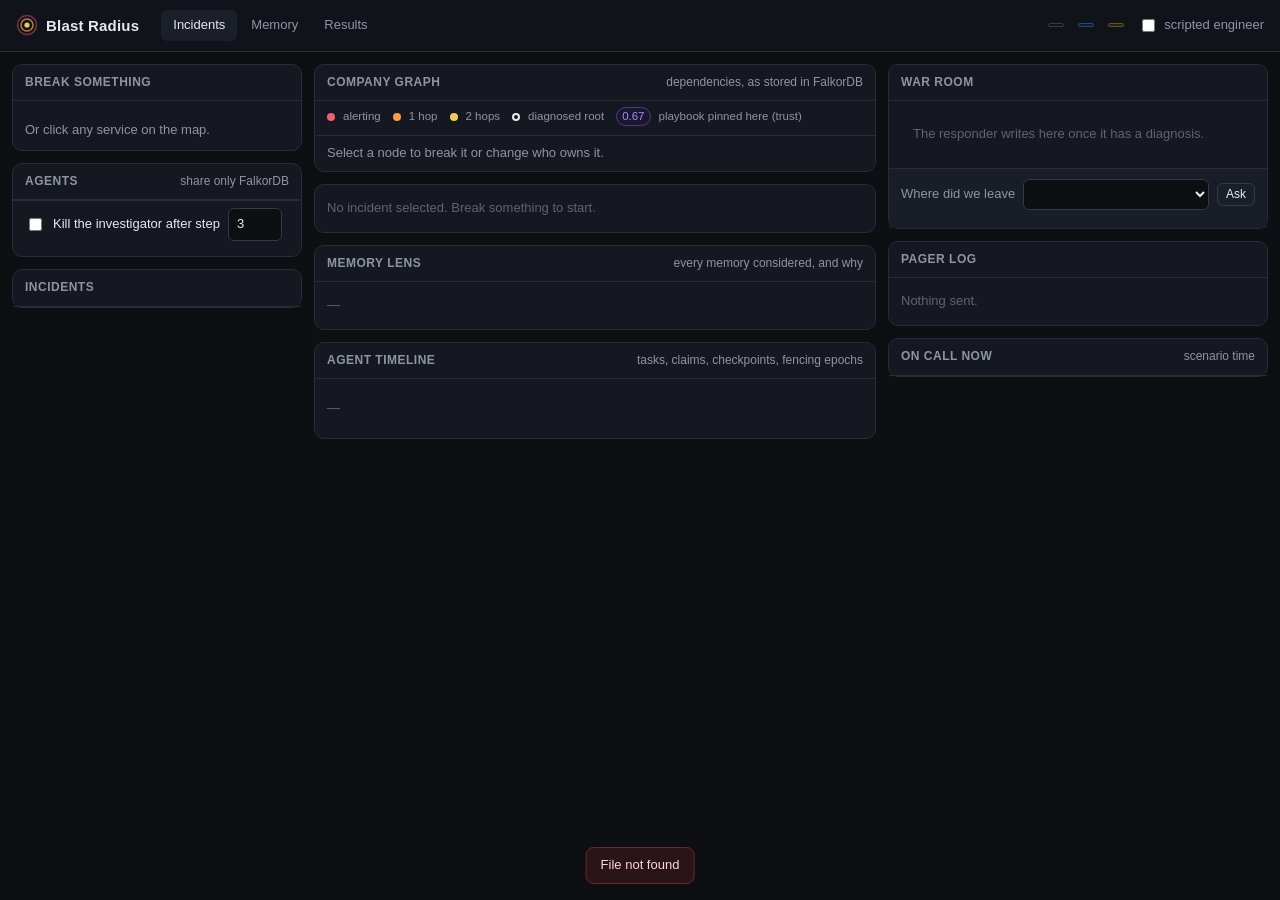
==== commit 8bff561e: "UI: armed kill, so the takeover demo is repeatable "Kill the investigator after step N" (one shot) s" ====
--- a/web/static/index.html
+++ b/web/static/index.html
@@ -184,6 +184,12 @@
     <div class="panel">
       <h2>Agents <span class="right muted">share only FalkorDB</span></h2>
       <div id="workers"></div>
+      <div class="worker" style="flex-wrap:wrap">
+        <label class="row" title="One shot: the UI sends the same real SIGKILL as the Kill button, to whichever investigator holds the lease, right after it checkpoints this step">
+          <input type="checkbox" id="arm-kill"> Kill the investigator after step</label>
+        <input id="arm-step" type="number" min="1" max="10" value="3" style="width:54px">
+        <div id="last-kill" class="mono muted" style="width:100%;font-size:11.5px"></div>
+      </div>
     </div>
     <div class="panel">
       <h2>Incidents <span class="right muted" id="feed-count"></span></h2>
@@ -291,6 +297,7 @@
   const t = $("#toast"); t.textContent = text; t.style.display = "block";
   clearTimeout(toast.h); toast.h = setTimeout(() => t.style.display = "none", 4000);
 }
+const noCites = (t) => String(t || "").split("\n").filter((l) => !l.startsWith("Sent this way ")).join("\n");
 const label = (fam) => (S.settings?.labels || {})[fam] || fam || "—";
 
 /* ------------------------------------------------------------- tabs */
@@ -584,9 +591,9 @@
   $("#chat-with").innerHTML = action ? `with ${esc(action.recipient)} · via ${esc(action.channel)}` : "";
   let html = "";
   if (x.messages.length) {
-    html = x.messages.map((m) => `<div class="msg ${m.role}"><div class="who">${m.role === "agent" ? "responder" : esc(m.handle)}</div>${esc(m.text)}</div>`).join("");
+    html = x.messages.map((m) => `<div class="msg ${m.role}"><div class="who">${m.role === "agent" ? "responder" : esc(m.handle)}</div>${esc(m.role === "agent" ? noCites(m.text) : m.text)}</div>`).join("");
   } else if (action) {
-    html = `<div class="msg agent"><div class="who">responder · ${esc(action.channel)} to ${esc(action.recipient)}</div>${esc(action.payload?.text || "")}</div>`;
+    html = `<div class="msg agent"><div class="who">responder · ${esc(action.channel)} to ${esc(action.recipient)}</div>${esc(noCites(action.payload?.text))}</div>`;
   } else html = `<div class="empty">The responder writes here once it has a diagnosis.</div>`;
   const cites = action?.payload?.applied_preferences || [];
   if (cites.length) html += cites.map((c) => `<div class="cite">↳ sent this way ${esc(c)}</div>`).join("");
@@ -722,6 +729,11 @@
 async function pollState() {
   S.state = await api("/api/state");
   $("#autopilot").checked = S.state.autopilot;
+  $("#arm-kill").checked = !!S.state.kill_after;
+  if (S.state.kill_after && document.activeElement !== $("#arm-step")) $("#arm-step").value = S.state.kill_after;
+  const lk = S.state.last_kill;
+  $("#last-kill").textContent = S.state.kill_after ? `armed: next investigation is killed after step ${S.state.kill_after}`
+    : lk ? `last: SIGKILL ${lk.worker} after step ${lk.after_step} (${lk.task.replace(":investigate", "")})` : "";
   renderWorkers(); renderFeed();
   if (!S.selected && S.state.incidents.length) { S.selected = S.state.incidents[0].key; }
 }
@@ -733,6 +745,9 @@
 }
 async function loadMap() { S.map = await api("/api/map"); renderMap(); renderOrg(); if (S.mapNode) renderMapBar(); }
 $("#autopilot").onchange = (e) => api("/api/autopilot", {on: e.target.checked});
+const arm = () => api("/api/arm-kill", {after: $("#arm-kill").checked ? Number($("#arm-step").value) : null});
+$("#arm-kill").onchange = arm;
+$("#arm-step").onchange = () => { if ($("#arm-kill").checked) arm(); };
 
 async function boot() {
   S.settings = await api("/api/settings");
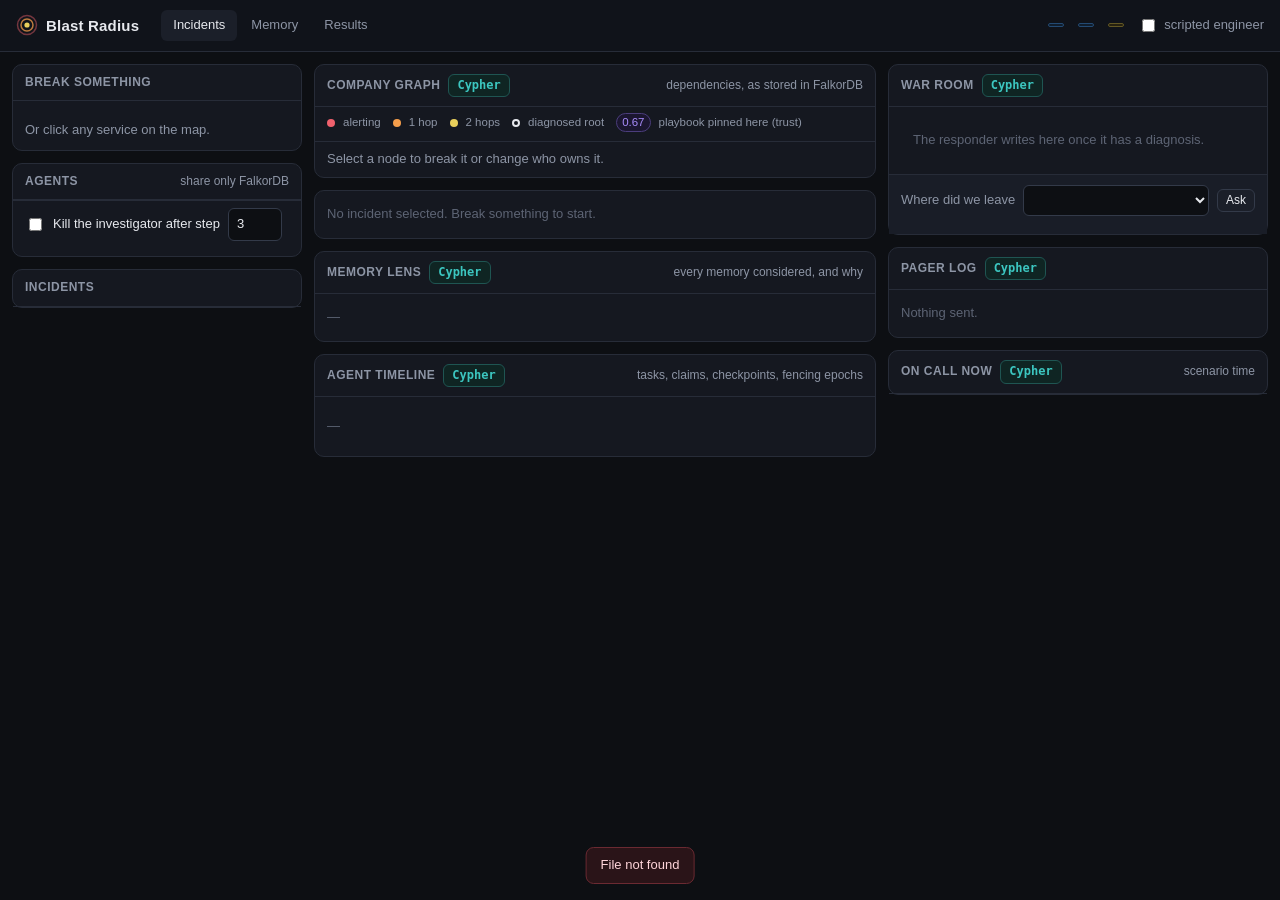
==== commit d159a382: "UI: show the Cypher behind every panel, and live FalkorDB stats Each panel has a "Cypher" button tha" ====
--- a/web/static/index.html
+++ b/web/static/index.html
@@ -139,6 +139,18 @@
 .fact { padding: 8px 12px; border-top: 1px solid var(--line); display: grid; gap: 3px; }
 .fact.closed { opacity: .55; }
 .fact.closed .val { text-decoration: line-through; }
+.cy { font-family: var(--mono); font-size: 11px; padding: 0 7px; color: var(--teal);
+  border-color: #1f5552; background: #0f2523; text-transform: none; letter-spacing: 0; }
+#dbchip { text-decoration: none; }
+.modal { position: fixed; inset: 0; background: #000a; display: none; z-index: 20;
+  align-items: center; justify-content: center; padding: 24px; }
+.modal.on { display: flex; }
+.modal .box { background: var(--panel); border: 1px solid var(--line2); border-radius: 12px;
+  width: min(900px, 100%); max-height: 86vh; display: flex; flex-direction: column; }
+.modal .tabsbar { display: flex; gap: 4px; flex-wrap: wrap; padding: 8px 12px; border-bottom: 1px solid var(--line); }
+.modal pre { margin: 0; padding: 14px 16px; overflow: auto; font: 12.5px/1.55 var(--mono); white-space: pre-wrap; }
+.k { color: #7cb7ff; font-weight: 600; } .p { color: var(--orange); } .c { color: var(--faint); font-style: italic; }
+.l { color: var(--teal); }
 .toast { position: fixed; bottom: 16px; left: 50%; transform: translateX(-50%); background: #2a1418;
   border: 1px solid #6b2a32; color: #ffd5da; padding: 8px 14px; border-radius: 8px; display: none; z-index: 9; }
 .switch { display: inline-flex; align-items: center; gap: 6px; color: var(--muted); }
@@ -166,7 +178,7 @@
     <button class="tab" data-tab="results">Results</button>
   </nav>
   <div class="grow"></div>
-  <span id="hdr-graph" class="chip grey mono"></span>
+  <a id="dbchip" class="chip blue mono" href="http://localhost:3000" target="_blank" rel="noopener" title="Open the FalkorDB Browser (same graph)"><span id="hdr-graph"></span></a>
   <span id="hdr-model" class="chip blue"></span>
   <span id="hdr-timing" class="chip yellow demo-label"></span>
   <label class="switch" title="When on, the scripted engineer answers instead of waiting for you">
@@ -199,7 +211,7 @@
 
   <section class="col">
     <div class="panel" id="map">
-      <h2>Company graph <span class="right muted" id="map-sub">dependencies, as stored in FalkorDB</span></h2>
+      <h2>Company graph <button class="btn small cy" data-cypher="map">Cypher</button> <span class="right muted" id="map-sub">dependencies, as stored in FalkorDB</span></h2>
       <div id="map-svg"></div>
       <div class="legend">
         <span class="row"><i class="dot" style="background:var(--red)"></i>alerting</span>
@@ -214,11 +226,11 @@
       <div class="empty">No incident selected. Break something to start.</div>
     </div>
     <div class="panel" id="lens-panel">
-      <h2>Memory Lens <span class="right muted">every memory considered, and why</span></h2>
+      <h2>Memory Lens <button class="btn small cy" data-cypher="lens">Cypher</button> <span class="right muted">every memory considered, and why</span></h2>
       <div id="lens"><div class="empty">—</div></div>
     </div>
     <div class="panel">
-      <h2>Agent timeline <span class="right muted">tasks, claims, checkpoints, fencing epochs</span></h2>
+      <h2>Agent timeline <button class="btn small cy" data-cypher="timeline">Cypher</button> <span class="right muted">tasks, claims, checkpoints, fencing epochs</span></h2>
       <div id="lease"></div>
       <div id="timeline" class="tl"><div class="empty">—</div></div>
     </div>
@@ -226,7 +238,7 @@
 
   <section class="col">
     <div class="panel">
-      <h2>War room <span class="right muted" id="chat-with"></span></h2>
+      <h2>War room <button class="btn small cy" data-cypher="chat">Cypher</button> <span class="right muted" id="chat-with"></span></h2>
       <div class="chat" id="chat"><div class="empty">The responder writes here once it has a diagnosis.</div></div>
       <div id="ask"></div>
       <div class="ask">
@@ -239,11 +251,11 @@
       </div>
     </div>
     <div class="panel">
-      <h2>Pager log <span class="right muted" id="pager-count"></span></h2>
+      <h2>Pager log <button class="btn small cy" data-cypher="pager">Cypher</button> <span class="right muted" id="pager-count"></span></h2>
       <div id="pager"><div class="empty">Nothing sent.</div></div>
     </div>
     <div class="panel">
-      <h2>On call now <span class="right muted">scenario time</span></h2>
+      <h2>On call now <button class="btn small cy" data-cypher="org">Cypher</button> <span class="right muted">scenario time</span></h2>
       <div id="org"></div>
     </div>
   </section>
@@ -251,7 +263,7 @@
 
 <main id="view-memory" class="single" hidden>
   <div class="panel">
-    <h2>Playbooks <span class="right muted">learned from confirmed incidents; trust moves only on verdicts</span></h2>
+    <h2>Playbooks <button class="btn small cy" data-cypher="memory">Cypher</button> <span class="right muted">learned from confirmed incidents; trust moves only on verdicts</span></h2>
     <div class="pad row wrap" style="border-bottom:1px solid var(--line)">
       <button class="btn" id="plant">Plant a deliberately wrong playbook</button>
       <span class="muted">Pinned to postgres-orders; claims any postgres over 30% of connections is saturated.
@@ -270,6 +282,15 @@
 </main>
 
 <div class="toast" id="toast"></div>
+<div class="modal" id="cymodal"><div class="box">
+  <div class="row pad" style="border-bottom:1px solid var(--line)"><b id="cy-title">Cypher</b>
+    <span class="muted" id="cy-path"></span><span class="grow"></span>
+    <button class="btn small" id="cy-close">Close</button></div>
+  <div class="tabsbar" id="cy-tabs"></div>
+  <pre id="cy-text"></pre>
+  <div class="pad muted" style="border-top:1px solid var(--line)">Every panel is a query like this against FalkorDB, run on each refresh.
+    Try it in the <a href="http://localhost:3000" target="_blank" rel="noopener" style="color:var(--blue)">FalkorDB Browser</a> on graph <span class="mono" id="cy-graph"></span>.</div>
+</div></div>
 
 <script>
 "use strict";
@@ -491,6 +512,7 @@
     <div class="row wrap"><span class="muted">alerting</span>${h.alerting.map((a) => `<span class="chip red mono">${esc(a)}</span>`).join("")}</div>
     <div class="summary">${h.alert_texts.map((t) => `“${esc(t)}”`).join(" · ")}</div>
     ${h.summary ? `<div class="summary"><b style="color:var(--text)">Decision</b> by ${badge(h.decided_by)} (epoch ${esc(h.decided_epoch)}): ${esc(h.summary)}</div>` : ""}
+    <div class="faint mono" style="font-size:11.5px">this view: ${x.db.queries} Cypher queries, ${x.db.ms} ms in FalkorDB</div>
     ${x.impact.length ? `<div class="row wrap"><span class="muted">blast radius</span>${x.impact.map((r) =>
       `<span class="chip ${r.customer_facing ? "orange" : "grey"} mono">${esc(r.service)} · ${r.hops}</span>`).join("")}</div>` : ""}
   </div>`;
@@ -725,6 +747,63 @@
   </div>`;
 }
 
+/* ------------------------------------------------------------- cypher viewer */
+const CYPHER = {
+  map: ["Company graph", [["this panel", "web/queries/service_map.cypher"],
+    ["A1 recall: walk downstream from the alerts", "memory/queries/recall.cypher"],
+    ["A1b recall: another datastore of the same kind", "memory/queries/recall_kind.cypher"],
+    ["blast radius", "tools/queries/blast_radius.cypher"]]],
+  lens: ["Memory Lens", [["this panel", "web/queries/lens.cypher"],
+    ["what the investigator writes (fenced)", "agents/queries/record_usage.cypher"],
+    ["A2 trust update after the verdict", "memory/queries/feedback.cypher"]]],
+  timeline: ["Agent timeline", [["this panel: tasks", "web/queries/tasks.cypher"],
+    ["this panel: checkpoints", "web/queries/checkpoints.cypher"],
+    ["claim: new fencing epoch, DB clock", "coord/queries/claim.cypher"],
+    ["fenced checkpoint", "coord/queries/checkpoint.cypher"],
+    ["handoff to the next agent", "coord/queries/handoff.cypher"]]],
+  chat: ["War room", [["this panel", "web/queries/messages.cypher"],
+    ["preferences in force at incident time", "chat/queries/preferences_for.cypher"],
+    ["A3 facts superseded, never edited", "memory/queries/fact_supersede.cypher"]]],
+  pager: ["Pager log", [["this panel", "web/queries/actions.cypher"],
+    ["sent exactly once per intent (fenced)", "coord/queries/send_action.cypher"]]],
+  org: ["On call now", [["this panel", "web/queries/org.cypher"],
+    ["who to page at scenario time", "tools/queries/who_to_page.cypher"]]],
+  memory: ["What it remembers", [["playbooks", "web/queries/playbooks.cypher"],
+    ["facts", "web/queries/facts.cypher"],
+    ["A4 a new playbook from a confirmed incident", "memory/queries/write_playbook.cypher"]]],
+};
+function highlight(text) {
+  return text.split("\n").map((line) => {
+    if (line.trim().startsWith("//")) return `<span class="c">${esc(line)}</span>`;
+    return esc(line)
+      .replace(/\$[A-Za-z_]\w*/g, (m) => `<span class="p">${m}</span>`)
+      .replace(/\b(OPTIONAL MATCH|MATCH|WHERE|RETURN|WITH|SET|MERGE|CREATE|ON CREATE SET|ON MATCH SET|UNWIND|ORDER BY|LIMIT|AS|AND|OR|NOT|IN|IS NULL|IS NOT NULL|CASE|WHEN|THEN|ELSE|END|DISTINCT|DESC|ASC|CALL|YIELD)\b/g,
+        (m) => `<span class="k">${m}</span>`)
+      .replace(/\(([a-z]\w*)?(:[A-Z]\w*(?::[A-Z]\w*)*)/g, (m, v, l) => `(${v || ""}<span class="l">${l}</span>`)
+      .replace(/\[(\w*)?(:[A-Z_]+)/g, (m, v, l) => `[${v || ""}<span class="l">${l}</span>`);
+  }).join("\n");
+}
+async function showCypher(key, i = 0) {
+  const [title, files] = CYPHER[key];
+  $("#cy-title").textContent = `${title}: the Cypher behind it`;
+  $("#cy-graph").textContent = S.settings.graph;
+  $("#cy-tabs").innerHTML = files.map(([lbl], j) =>
+    `<button class="tab ${j === i ? "on" : ""}" data-cyi="${j}">${esc(lbl)}</button>`).join("");
+  $("#cy-tabs").querySelectorAll("[data-cyi]").forEach((b) => b.onclick = () => showCypher(key, +b.dataset.cyi));
+  const r = await api(`/api/cypher?path=${encodeURIComponent(files[i][1])}`);
+  $("#cy-path").textContent = r.path;
+  $("#cy-text").innerHTML = highlight(r.text);
+  $("#cymodal").classList.add("on");
+}
+document.querySelectorAll("[data-cypher]").forEach((b) => b.onclick = (e) => { e.stopPropagation(); showCypher(b.dataset.cypher); });
+$("#cy-close").onclick = () => $("#cymodal").classList.remove("on");
+$("#cymodal").onclick = (e) => { if (e.target.id === "cymodal") $("#cymodal").classList.remove("on"); };
+document.addEventListener("keydown", (e) => { if (e.key === "Escape") $("#cymodal").classList.remove("on"); });
+async function loadDb() {
+  const d = await api("/api/db");
+  $("#hdr-graph").textContent = `FalkorDB ${d.version || ""} · ${d.graph} · ${d.nodes.toLocaleString()} nodes · ${d.edges.toLocaleString()} edges`;
+}
+
 /* ------------------------------------------------------------- polling */
 async function pollState() {
   S.state = await api("/api/state");
@@ -751,7 +830,7 @@
 
 async function boot() {
   S.settings = await api("/api/settings");
-  $("#hdr-graph").textContent = S.settings.graph;
+  $("#hdr-graph").textContent = `FalkorDB · ${S.settings.graph}`;
   $("#hdr-model").textContent = S.settings.model;
   $("#hdr-timing").textContent = S.settings.timing_profile === "demo"
     ? `demo timing: lease ${S.settings.lease_ms / 1000} s, heartbeat ${S.settings.heartbeat_ms / 1000} s (production 30 s / 10 s)`
@@ -762,7 +841,8 @@
   const loop = async (fn, ms) => { try { await fn(); } catch (e) { /* toast already shown */ } setTimeout(() => loop(fn, ms), ms); };
   setTimeout(() => loop(pollState, 1000), 1000);
   setTimeout(() => loop(pollIncident, 600), 600);
-  setTimeout(() => loop(async () => { await loadMemory(); await loadMap(); }, 3000), 3000);
+  setTimeout(() => loop(async () => { await loadMemory(); await loadMap(); await loadDb(); }, 3000), 3000);
+  loadDb().catch(() => {});
 }
 boot();
 </script>
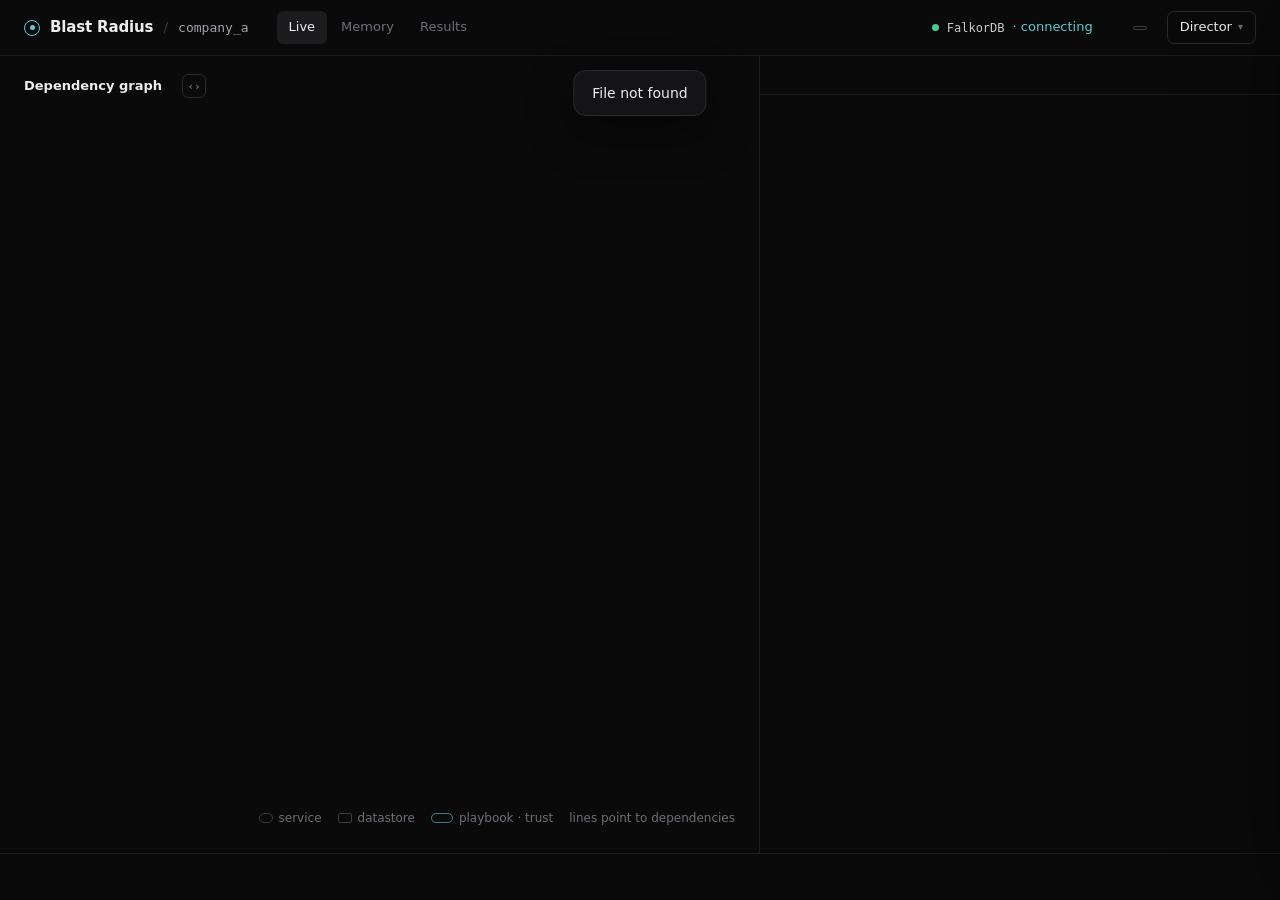
==== commit 589b6e04: "Redesign the UI: one incident told as the learning loop, animated from real events - Live tab: the d" ====
--- a/web/static/index.html
+++ b/web/static/index.html
@@ -4,398 +4,691 @@
 <meta charset="utf-8">
 <meta name="viewport" content="width=device-width, initial-scale=1">
 <title>Blast Radius</title>
-<link rel="icon" href="data:,">
 <style>
+@font-face { font-family: Inter; font-weight: 400; src: url(/fonts/inter-400.woff2) format("woff2"); font-display: swap; }
+@font-face { font-family: Inter; font-weight: 500; src: url(/fonts/inter-500.woff2) format("woff2"); font-display: swap; }
+@font-face { font-family: Inter; font-weight: 600; src: url(/fonts/inter-600.woff2) format("woff2"); font-display: swap; }
+@font-face { font-family: Inter; font-weight: 700; src: url(/fonts/inter-700.woff2) format("woff2"); font-display: swap; }
+@font-face { font-family: "JetBrains Mono"; font-weight: 400; src: url(/fonts/jetbrains-mono-400.woff2) format("woff2"); font-display: swap; }
+@font-face { font-family: "JetBrains Mono"; font-weight: 500; src: url(/fonts/jetbrains-mono-500.woff2) format("woff2"); font-display: swap; }
+@font-face { font-family: "JetBrains Mono"; font-weight: 600; src: url(/fonts/jetbrains-mono-600.woff2) format("woff2"); font-display: swap; }
+
 :root {
-  --bg: #0d0f13; --panel: #151820; --panel2: #1b1f29; --line: #272c38; --line2: #333a49;
-  --text: #e7e9ee; --muted: #8d95a5; --faint: #5d6474;
-  --red: #f0616d; --orange: #f59e4b; --yellow: #e9cf5b; --green: #45c486; --blue: #5aa5f5;
-  --violet: #a78bfa; --teal: #3cc6c0; --pink: #f472b6;
-  --mono: ui-monospace, SFMono-Regular, Menlo, Consolas, monospace;
+  --bg: #0a0a0b; --bg2: #0f0f11; --card: #111113; --card2: #141416; --hover: #1c1c1f;
+  --line: #1d1d21; --line2: #2a2a2f; --line3: #3a3a40;
+  --t1: #ededee; --t2: #a1a1a9; --t3: #6e6e76; --t4: #5a5a62;
+  --acc: #62c9d3; --red: #ef5b5b; --amb: #e9a23b; --grn: #3fcf8e;
+  --mono: "JetBrains Mono", ui-monospace, SFMono-Regular, Menlo, monospace;
+  --ease: cubic-bezier(.16, 1, .3, 1);
 }
 * { box-sizing: border-box; }
-html, body { margin: 0; background: var(--bg); color: var(--text);
-  font: 13px/1.45 -apple-system, BlinkMacSystemFont, "Segoe UI", Inter, Roboto, sans-serif; }
-button { font: inherit; color: inherit; cursor: pointer; }
-input, textarea, select { font: inherit; color: var(--text); background: var(--bg);
-  border: 1px solid var(--line2); border-radius: 6px; padding: 6px 8px; }
-textarea { width: 100%; resize: vertical; min-height: 54px; }
-.mono { font-family: var(--mono); font-size: 12px; }
-.muted { color: var(--muted); } .faint { color: var(--faint); }
-.row { display: flex; align-items: center; gap: 8px; }
-.wrap { flex-wrap: wrap; }
-.grow { flex: 1; min-width: 0; }
-.btn { background: var(--panel2); border: 1px solid var(--line2); border-radius: 6px;
-  padding: 5px 10px; white-space: nowrap; }
-.btn:hover { border-color: var(--muted); }
-.btn.primary { background: #23406b; border-color: #2f5b99; }
-.btn.good { background: #173d2b; border-color: #23704a; }
-.btn.danger { background: #4a1820; border-color: #8c2c3a; }
-.btn.small { padding: 2px 8px; font-size: 12px; }
+html, body { margin: 0; height: 100%; background: var(--bg); color: var(--t1);
+  font: 14px/1.45 Inter, system-ui, -apple-system, "Segoe UI", sans-serif;
+  -webkit-font-smoothing: antialiased; font-feature-settings: "tnum" 1; }
+button, input, select, textarea { font: inherit; color: inherit; }
+button { cursor: pointer; }
+a { color: var(--acc); text-decoration: none; }
+.mono { font-family: var(--mono); }
+[hidden] { display: none !important; }
+::-webkit-scrollbar { width: 8px; height: 8px; } ::-webkit-scrollbar-thumb { background: #26262b; border-radius: 4px; }
+
+/* ---------- top bar */
+header { height: 56px; display: flex; align-items: center; gap: 28px; padding: 0 24px;
+  border-bottom: 1px solid var(--line); position: relative; z-index: 30; }
+.brand { display: flex; align-items: center; gap: 10px; white-space: nowrap; }
+.brand .logo { width: 16px; height: 16px; border-radius: 50%; border: 1.5px solid var(--acc); display: grid; place-items: center; }
+.brand .logo i { width: 5px; height: 5px; border-radius: 50%; background: var(--acc); }
+.brand b { font-size: 15px; font-weight: 600; letter-spacing: -.01em; }
+.brand .sep { color: var(--line3); }
+.brand .co { font: 500 13px var(--mono); color: var(--t2); }
+.tabs { display: flex; gap: 2px; }
+.tab { border: 0; background: transparent; color: var(--t3); padding: 7px 12px; border-radius: 6px; font-size: 13px; font-weight: 500; }
+.tab:hover { color: var(--t2); } .tab.on { color: var(--t1); background: var(--hover); }
+.grow { flex: 1; }
+.status { display: flex; align-items: center; gap: 20px; font-size: 13px; color: var(--t2); white-space: nowrap; }
+.dbstat { display: flex; align-items: center; gap: 8px; }
+.dbstat .dot { width: 7px; height: 7px; border-radius: 50%; background: var(--grn); transition: background .3s; }
+.dbstat b { font: 500 12px var(--mono); color: #c8c8ce; }
+.model { font: 400 12px var(--mono); color: var(--t3); }
+.model.bad { color: var(--red); }
+.tag { font-size: 11px; color: var(--t2); border: 1px solid var(--line3); border-radius: 4px; padding: 1px 6px; }
+.btn { border: 1px solid var(--line2); background: transparent; color: var(--t1); border-radius: 7px; padding: 6px 12px; font-size: 13px; font-weight: 500; display: inline-flex; align-items: center; gap: 6px; }
+.btn:hover { background: var(--hover); }
+.btn.primary { background: var(--t1); color: #0a0a0b; border-color: var(--t1); }
+.btn.primary:hover { background: #fff; }
+.btn.danger { color: var(--red); border-color: rgba(239,91,91,.35); }
+.btn.small { padding: 3px 9px; font-size: 12px; border-radius: 6px; }
 .btn:disabled { opacity: .45; cursor: default; }
-.chip { display: inline-flex; align-items: center; gap: 4px; padding: 1px 7px;
-  border-radius: 999px; border: 1px solid var(--line2); font-size: 11.5px; white-space: nowrap; }
-.chip.red { color: var(--red); border-color: #6b2a32; background: #2a1418; }
-.chip.green { color: var(--green); border-color: #1f5a3c; background: #11261b; }
-.chip.orange { color: var(--orange); border-color: #6a4420; background: #2a1c10; }
-.chip.blue { color: var(--blue); border-color: #234a73; background: #101d2c; }
-.chip.violet { color: var(--violet); border-color: #4b3d7c; background: #1b1630; }
-.chip.yellow { color: var(--yellow); border-color: #625724; background: #262110; }
-.chip.grey { color: var(--muted); }
-.dot { width: 8px; height: 8px; border-radius: 50%; display: inline-block; flex: none; }
-
-header { display: flex; align-items: center; gap: 14px; padding: 10px 16px;
-  border-bottom: 1px solid var(--line); background: #10131a; position: sticky; top: 0; z-index: 5; }
-.logo { font-weight: 700; font-size: 15px; letter-spacing: .2px; display: flex; gap: 8px; align-items: center; }
-.logo svg { display: block; }
-.tabs { display: flex; gap: 2px; margin-left: 8px; }
-.tab { background: none; border: none; padding: 6px 12px; border-radius: 6px; color: var(--muted); }
-.tab.on { background: var(--panel2); color: var(--text); }
-.demo-label { color: var(--yellow); }
-
-main { display: grid; grid-template-columns: 290px minmax(0, 1fr) 380px; gap: 12px; padding: 12px; }
-main[hidden] { display: none; }
-main.single { grid-template-columns: minmax(0, 1fr); max-width: 1280px; margin: 0 auto; }
-.col { display: flex; flex-direction: column; gap: 12px; min-width: 0; }
-.panel { background: var(--panel); border: 1px solid var(--line); border-radius: 10px; }
-.panel > h2 { margin: 0; padding: 9px 12px; font-size: 12px; font-weight: 600; letter-spacing: .5px;
-  text-transform: uppercase; color: var(--muted); border-bottom: 1px solid var(--line);
-  display: flex; align-items: center; gap: 8px; }
-.panel > h2 .right { margin-left: auto; text-transform: none; letter-spacing: 0; font-weight: 400; }
-.pad { padding: 10px 12px; }
-.empty { padding: 14px 12px; color: var(--faint); }
-
-/* left column */
-.stories { display: grid; gap: 6px; }
-.story { text-align: left; background: var(--panel2); border: 1px solid var(--line);
-  border-radius: 8px; padding: 7px 9px; }
-.story:hover { border-color: var(--line2); }
-.story b { font-family: var(--mono); font-size: 11.5px; color: var(--blue); margin-right: 6px; }
-.worker { display: flex; align-items: center; gap: 8px; padding: 7px 12px; border-top: 1px solid var(--line); }
-.worker:first-of-type { border-top: none; }
-.badge { font-family: var(--mono); font-size: 12px; padding: 1px 7px; border-radius: 5px; font-weight: 600; white-space: nowrap; }
-.feed-item { display: block; width: 100%; text-align: left; background: none; border: none;
-  border-top: 1px solid var(--line); padding: 8px 12px; }
-.feed-item:hover { background: #181c25; }
-.feed-item.on { background: #1a2130; box-shadow: inset 3px 0 0 var(--blue); }
-
-/* incident */
-.inc-head { padding: 12px 14px; display: grid; gap: 8px; }
-.inc-title { font-size: 17px; font-weight: 650; display: flex; gap: 10px; align-items: center; flex-wrap: wrap; }
-.summary { color: var(--muted); font-size: 12.5px; }
-.lens-card { border-top: 1px solid var(--line); padding: 10px 12px; display: grid; gap: 7px; }
-.lens-card:first-child { border-top: none; }
-.lens-card.applied { box-shadow: inset 3px 0 0 var(--green); }
-.lens-card.ruled { box-shadow: inset 3px 0 0 var(--line2); }
-.kv { display: grid; grid-template-columns: 92px 1fr; gap: 3px 10px; font-size: 12.5px; }
-.kv > div:nth-child(odd) { color: var(--faint); }
-.path { font-family: var(--mono); font-size: 12px; }
-.path .arrow { color: var(--faint); margin: 0 4px; }
-.check { display: flex; gap: 6px; align-items: baseline; font-size: 12.5px; }
-.check .ok { color: var(--green); } .check .no { color: var(--red); }
-.trust { display: inline-flex; align-items: center; gap: 6px; }
-.bar { width: 70px; height: 6px; background: var(--line); border-radius: 3px; overflow: hidden; display: inline-block; }
-.bar > i { display: block; height: 100%; background: var(--green); }
-
-.tl { padding: 6px 0; }
-.tl-row { display: grid; grid-template-columns: 58px 104px 30px 1fr; gap: 8px; align-items: center;
-  padding: 4px 12px; font-size: 12.5px; }
-.tl-row.takeover { background: #2a1c10; }
-.tl-row.action { background: #11261b; }
-.tl-row .t { font-family: var(--mono); color: var(--faint); font-size: 11.5px; text-align: right; }
-.lease { margin: 8px 12px 10px; padding: 9px 10px; border: 1px solid var(--line2); border-radius: 8px;
-  background: var(--panel2); display: grid; gap: 6px; }
-.lease .meter { height: 8px; background: var(--line); border-radius: 4px; overflow: hidden; }
-.lease .meter > i { display: block; height: 100%; background: var(--blue); transition: width .4s linear; }
-.lease.expired .meter > i { background: var(--red); }
-
-/* map */
-#map svg { display: block; width: 100%; height: auto; }
-.node rect { stroke-width: 1.5; }
-.node text { font-size: 11px; fill: var(--text); pointer-events: none; }
-.node { cursor: pointer; }
-.legend { display: flex; gap: 12px; flex-wrap: wrap; padding: 6px 12px 9px; font-size: 11.5px; color: var(--muted); }
-.mapbar { padding: 8px 12px; border-top: 1px solid var(--line); display: flex; gap: 8px; align-items: center; flex-wrap: wrap; }
-
-/* chat */
-.chat { padding: 10px 12px; display: grid; gap: 8px; max-height: 470px; overflow: auto; }
-.msg { padding: 7px 10px; border-radius: 10px; max-width: 92%; white-space: pre-wrap; font-size: 12.5px; }
-.msg.agent { background: var(--panel2); border: 1px solid var(--line2); justify-self: start; }
-.msg.engineer { background: #1c2c46; border: 1px solid #2c4672; justify-self: end; }
-.msg .who { font-size: 11px; color: var(--muted); margin-bottom: 2px; }
-.ask { border-top: 1px solid var(--line); padding: 10px 12px; display: grid; gap: 8px; background: #191d27; }
-.ask.live { box-shadow: inset 0 3px 0 var(--yellow); }
-.cite { font-size: 11.5px; color: var(--violet); }
-
-table { border-collapse: collapse; width: 100%; }
-th, td { text-align: left; padding: 6px 10px; border-top: 1px solid var(--line); font-size: 12.5px; vertical-align: top; }
-th { color: var(--muted); font-weight: 600; font-size: 11.5px; text-transform: uppercase; letter-spacing: .4px; }
-td.num, th.num { text-align: right; font-variant-numeric: tabular-nums; }
-.win { color: var(--green); font-weight: 600; }
-.hbar { height: 10px; border-radius: 3px; background: var(--blue); display: inline-block; vertical-align: middle; }
-.cards { display: grid; grid-template-columns: repeat(auto-fill, minmax(330px, 1fr)); gap: 12px; }
-.pb { padding: 10px 12px; display: grid; gap: 6px; }
-.pb.retired { opacity: .65; }
-.fact { padding: 8px 12px; border-top: 1px solid var(--line); display: grid; gap: 3px; }
-.fact.closed { opacity: .55; }
-.fact.closed .val { text-decoration: line-through; }
-.cy { font-family: var(--mono); font-size: 11px; padding: 0 7px; color: var(--teal);
-  border-color: #1f5552; background: #0f2523; text-transform: none; letter-spacing: 0; }
-#dbchip { text-decoration: none; }
-.modal { position: fixed; inset: 0; background: #000a; display: none; z-index: 20;
-  align-items: center; justify-content: center; padding: 24px; }
-.modal.on { display: flex; }
-.modal .box { background: var(--panel); border: 1px solid var(--line2); border-radius: 12px;
-  width: min(900px, 100%); max-height: 86vh; display: flex; flex-direction: column; }
-.modal .tabsbar { display: flex; gap: 4px; flex-wrap: wrap; padding: 8px 12px; border-bottom: 1px solid var(--line); }
-.modal pre { margin: 0; padding: 14px 16px; overflow: auto; font: 12.5px/1.55 var(--mono); white-space: pre-wrap; }
-.k { color: #7cb7ff; font-weight: 600; } .p { color: var(--orange); } .c { color: var(--faint); font-style: italic; }
-.l { color: var(--teal); }
-.toast { position: fixed; bottom: 16px; left: 50%; transform: translateX(-50%); background: #2a1418;
-  border: 1px solid #6b2a32; color: #ffd5da; padding: 8px 14px; border-radius: 8px; display: none; z-index: 9; }
-.switch { display: inline-flex; align-items: center; gap: 6px; color: var(--muted); }
-details summary { cursor: pointer; color: var(--muted); }
-@media (max-width: 1200px) {
-  main { grid-template-columns: 260px minmax(0, 1fr); }
-  main > .col:last-child { grid-column: 1 / -1; }
-}
-@media (max-width: 760px) { main { grid-template-columns: 1fr; } }
+.qbtn { width: 24px; height: 24px; border-radius: 6px; border: 1px solid var(--line2); background: transparent; color: var(--t3);
+  display: inline-grid; place-items: center; font: 600 11px var(--mono); padding: 0; flex: none; }
+.qbtn:hover { color: var(--acc); border-color: rgba(98,201,211,.5); }
+
+/* ---------- director popover */
+.pop { position: absolute; top: 50px; right: 20px; width: 360px; background: #121214; border: 1px solid var(--line2);
+  border-radius: 12px; box-shadow: 0 20px 60px rgba(0,0,0,.6); padding: 8px; z-index: 40;
+  animation: up .2s var(--ease) both; max-height: calc(100vh - 70px); overflow: auto; }
+.pop h4 { margin: 10px 10px 6px; font-size: 11px; font-weight: 600; color: var(--t3); text-transform: uppercase; letter-spacing: .06em; }
+.pop .sc { display: flex; gap: 10px; align-items: baseline; width: 100%; text-align: left; border: 0; background: transparent; padding: 8px 10px; border-radius: 8px; }
+.pop .sc:hover { background: var(--hover); }
+.pop .sc b { font: 500 12px var(--mono); color: var(--acc); }
+.pop .row { display: flex; align-items: center; gap: 10px; padding: 7px 10px; font-size: 13px; }
+.pop .row label { flex: 1; color: var(--t1); }
+.pop .hint { padding: 0 10px 6px; font-size: 12px; color: var(--t3); }
+.pop hr { border: 0; border-top: 1px solid var(--line); margin: 6px 0; }
+.toggle { width: 32px; height: 18px; border-radius: 9px; background: #2e2e33; border: 0; position: relative; flex: none; transition: background .2s; }
+.toggle i { position: absolute; top: 2px; left: 2px; width: 14px; height: 14px; border-radius: 50%; background: #fff; transition: left .2s var(--ease); }
+.toggle.on { background: var(--acc); } .toggle.on i { left: 16px; }
+select.sel, input.num { background: var(--bg); border: 1px solid var(--line2); border-radius: 6px; padding: 3px 6px; font-size: 12px; }
+input.num { width: 48px; font-family: var(--mono); }
+
+/* ---------- live layout */
+#view-live { height: calc(100vh - 56px); min-height: 760px; display: grid;
+  grid-template-columns: minmax(0, 1fr) 640px; grid-template-rows: minmax(0, 1fr) auto auto; }
+.stage { position: relative; border-right: 1px solid var(--line); min-height: 0; overflow: hidden; }
+.stage-head { position: absolute; left: 24px; right: 24px; top: 18px; display: flex; align-items: center; gap: 10px; z-index: 3; }
+.stage-head .h { font-size: 13px; font-weight: 600; }
+.stage-head .sub { font-size: 13px; color: var(--t3); }
+.oncall { display: flex; align-items: center; gap: 6px; font-size: 12px; color: var(--t3); }
+.avatar { width: 26px; height: 26px; border-radius: 50%; border: 1px solid #2e2e33; display: grid; place-items: center;
+  font: 600 10px Inter, sans-serif; color: var(--t2); background: var(--card); transition: border-color .3s, color .3s, box-shadow .3s; }
+.avatar.hot { border-color: var(--t1); color: var(--t1); box-shadow: 0 0 0 3px rgba(237,237,238,.12); }
+.notif { font-size: 12px; font-weight: 500; color: var(--t1); border: 1px solid var(--line2); border-radius: 999px; padding: 2px 10px; animation: fade .3s both; }
+#graph { position: absolute; inset: 56px 16px 84px 16px; }
+#graph svg { width: 100%; height: 100%; overflow: visible; }
+.edge { fill: none; stroke: #26262b; stroke-width: 1.2; transition: stroke .3s, opacity .3s; }
+.dim .edge { opacity: .5; }
+.rp { fill: none; stroke-linecap: round; }
+.rp.main { stroke: var(--acc); stroke-width: 2; }
+.rp.faint { stroke: rgba(98,201,211,.5); stroke-width: 1.4; stroke-dasharray: 3 4; }
+.rp.ruled { stroke: #55555c; stroke-width: 1.4; stroke-dasharray: 3 4; }
+.rp.draw { stroke-dasharray: 1; stroke-dashoffset: 1; animation: draw var(--d, .8s) var(--ease) forwards; }
+.rp.faint.draw, .rp.ruled.draw { stroke-dasharray: 1; }
+.node rect.box { transition: fill .3s, stroke .3s; }
+.node text { font: 500 13px var(--mono); fill: #d8d8dc; transition: fill .3s; pointer-events: none; }
+.node { cursor: pointer; transition: opacity .3s; }
+.node.faded { opacity: .38; }
+.node:hover rect.box { stroke: #55555c; }
+.node .cap { font: 400 12px Inter, sans-serif; fill: var(--t2); }
+.ring { fill: none; stroke-width: 4; }
+.pulse { fill: none; stroke: var(--red); stroke-width: 2; transform-box: fill-box; transform-origin: center;
+  animation: pulse .55s var(--ease) var(--delay, 0s) 2 both; }
+.pin rect { fill: #0f1415; stroke: rgba(98,201,211,.6); }
+.pin text { font: 500 11px var(--mono); fill: var(--acc); }
+.pin circle { fill: var(--acc); }
+.pin.grn rect { stroke: rgba(63,207,142,.6); } .pin.grn text { fill: var(--grn); } .pin.grn circle { fill: var(--grn); }
+.pin.neu rect { stroke: var(--line3); } .pin.neu text { fill: var(--t2); } .pin.neu circle { fill: var(--t2); }
+.pin.ret rect { stroke: #2e2e33; } .pin.ret text { fill: var(--t4); } .pin.ret circle { fill: var(--t4); }
+.pin.pop-in { animation: pinIn .4s var(--ease) both; }
+.plabel { font: 500 12px var(--mono); fill: var(--acc); }
+.plabel.ruled { fill: var(--t3); }
+.travel { fill: var(--acc); }
+.checkcard { background: #141416; border: 1px solid var(--line2); border-radius: 12px; box-shadow: 0 16px 40px rgba(0,0,0,.5);
+  font-size: 13px; overflow: hidden; animation: card .3s var(--ease) both; }
+.checkcard .hd { padding: 11px 14px 9px; border-bottom: 1px solid var(--line); display: flex; gap: 10px; }
+.checkcard .hd b { font-weight: 600; } .checkcard .hd .s { font-size: 12px; color: var(--t3); }
+.checkcard .hd .n { margin-left: auto; font: 500 12px var(--mono); color: var(--t2); }
+.crow { display: grid; grid-template-columns: 18px 1fr; gap: 10px; padding: 9px 14px; border-top: 1px solid var(--line); }
+.crow:first-of-type { border-top: 0; }
+.crow .o { font: 400 12px var(--mono); color: var(--t3); margin-top: 1px; }
+.crow.new { animation: fade .3s var(--ease) both; }
+.glyph { width: 16px; height: 16px; border-radius: 50%; border: 1.5px solid; display: grid; place-items: center; font-size: 9px; font-weight: 700; margin-top: 2px; }
+.g-pass { border-color: var(--grn); color: var(--grn); }
+.g-fail { border-color: var(--red); color: var(--red); }
+.g-pend { border-color: var(--amb); }
+.g-wait { border-color: #2e2e33; }
+.cmsg { padding: 9px 14px; border-top: 1px solid var(--line); font-size: 12px; color: var(--t2); background: #121214; }
+.stage-event { position: absolute; top: 60px; left: 50%; transform: translateX(-50%); z-index: 4; display: flex; gap: 10px; align-items: center;
+  background: #141416; border: 1px solid var(--line2); border-radius: 999px; padding: 6px 14px 6px 6px; font-size: 13px; animation: fade .3s both; white-space: nowrap; }
+.kbadge { font: 600 11px var(--mono); color: var(--t2); background: #1c1c1f; border-radius: 999px; padding: 2px 8px; }
+.caption { position: absolute; left: 24px; bottom: 18px; max-width: min(1000px, calc(100% - 48px)); z-index: 3;
+  background: #141416; border: 1px solid var(--line2); border-radius: 12px; padding: 13px 20px; display: flex; gap: 14px; align-items: baseline;
+  animation: cap .3s var(--ease) both; }
+.caption span { font-size: 21px; font-weight: 500; letter-spacing: -.01em; text-wrap: pretty; }
+.legend { position: absolute; right: 24px; bottom: 26px; display: flex; gap: 16px; font-size: 12px; color: var(--t3); z-index: 2; }
+.legend i { display: inline-block; vertical-align: -1px; margin-right: 6px; width: 14px; height: 10px; border: 1px solid #3a3a40; }
+.envelope { position: fixed; z-index: 50; width: 22px; height: 16px; pointer-events: none; transition: transform 1s var(--ease), opacity .3s; }
+
+/* node popover */
+.npop { position: absolute; z-index: 6; width: 290px; background: #141416; border: 1px solid var(--line2); border-radius: 12px; padding: 12px 14px;
+  box-shadow: 0 16px 40px rgba(0,0,0,.5); font-size: 13px; animation: card .2s var(--ease) both; }
+.npop .t { font: 600 13px var(--mono); }
+.npop .m { color: var(--t3); font-size: 12px; margin: 2px 0 10px; }
+.npop .r { display: flex; gap: 8px; align-items: center; margin-top: 8px; }
+
+/* db down */
+.dbdown { position: absolute; inset: 0; background: rgba(10,10,11,.78); z-index: 8; display: grid; place-items: center; animation: fade .3s both; }
+.dbdown div { text-align: center; } .dbdown b { font-size: 22px; font-weight: 500; display: block; margin-bottom: 6px; }
+.dbdown span { color: var(--t2); font-size: 14px; }
+.toast { position: fixed; left: 50%; top: 70px; transform: translateX(-50%); z-index: 60; background: #141416; border: 1px solid var(--line2);
+  border-radius: 12px; padding: 12px 18px; font-size: 14px; box-shadow: 0 16px 40px rgba(0,0,0,.5); animation: up .3s var(--ease) both; max-width: 640px; }
+.toast b { color: var(--grn); font-weight: 600; }
+
+/* ---------- rail */
+.rail { display: flex; flex-direction: column; min-height: 0; }
+.rail-head { padding: 22px 28px 16px; border-bottom: 1px solid var(--line); }
+.rail-head .meta { display: flex; align-items: center; gap: 10px; }
+.incpick { background: transparent; border: 0; color: var(--t3); font: 400 12px var(--mono); padding: 0; cursor: pointer; }
+.incpick option { background: #141416; color: var(--t1); }
+.badge { font-size: 12px; font-weight: 500; padding: 1px 7px; border-radius: 5px; background: #1c1c1f; color: var(--t2); white-space: nowrap; }
+.badge.amb { background: rgba(233,162,59,.13); color: var(--amb); }
+.badge.grn { background: rgba(63,207,142,.12); color: var(--grn); }
+.badge.red { background: rgba(239,91,91,.12); color: var(--red); }
+.badge.acc { background: rgba(98,201,211,.12); color: var(--acc); }
+.badge.mono { font-family: var(--mono); font-size: 11px; }
+.rail-head h1 { margin: 10px 0 4px; font-size: 22px; font-weight: 600; letter-spacing: -.015em; }
+.rail-head .alerts { font-size: 13px; color: var(--t2); }
+.seg { display: inline-flex; gap: 2px; background: #121214; border: 1px solid var(--line); border-radius: 8px; padding: 2px; margin-top: 14px; }
+.seg button { border: 0; background: transparent; color: var(--t3); font-size: 12px; font-weight: 500; padding: 4px 10px; border-radius: 6px; }
+.seg button.on { background: var(--hover); color: var(--t1); }
+.rail-body { flex: 1; overflow: auto; padding: 18px 28px 24px; min-height: 0; }
+
+/* stepper */
+.steps { position: relative; }
+.step { display: grid; grid-template-columns: 22px 1fr auto; column-gap: 14px; position: relative; padding-bottom: 18px; }
+.step::before { content: ""; position: absolute; left: 10.5px; top: 24px; bottom: 0; width: 1px; background: var(--lc, #222226); }
+.step:last-child::before { display: none; }
+.step .mk { width: 22px; height: 22px; border-radius: 50%; border: 1.5px solid; display: grid; place-items: center; font-size: 10px; font-weight: 600;
+  transition: all .3s var(--ease); background: var(--bg); position: relative; z-index: 1; }
+.step .ti { font-size: 15px; padding-top: 1px; cursor: default; }
+.step.has .ti { cursor: pointer; }
+.step .tm { font: 400 12px var(--mono); color: var(--t3); padding-top: 3px; }
+.step .body { grid-column: 2 / 4; margin-top: 8px; }
+.step.new .ti { animation: fade .4s var(--ease) both; }
+.s-done .mk { border-color: var(--line3); color: var(--t1); background: #1a1a1d; }
+.s-current .mk { border-color: var(--amb); color: var(--amb); background: rgba(233,162,59,.14); }
+.s-current .mk::after { content: ""; width: 8px; height: 8px; border-radius: 50%; background: var(--amb); }
+.s-pending .mk { border-color: #2a2a2f; color: var(--t4); }
+.s-pending .ti { color: var(--t4); }
+.s-ok .mk { border-color: rgba(63,207,142,.75); color: var(--grn); background: rgba(63,207,142,.12); }
+.s-ruled .mk { border-color: var(--line3); color: var(--t2); background: #1a1a1d; }
+.s-ruled .ti { color: var(--t2); }
+.s-bad .mk { border-color: rgba(239,91,91,.75); color: var(--red); background: rgba(239,91,91,.12); }
+.s-done .ti, .s-ok .ti { font-weight: 500; } .s-current .ti { font-weight: 600; }
+.kv { border: 1px solid var(--line); background: var(--bg2); border-radius: 8px; padding: 10px 14px; display: grid; grid-template-columns: 150px 1fr; gap: 6px 16px;
+  font: 400 12.5px var(--mono); }
+.kv .k { color: var(--t3); } .kv .v { color: var(--t1); overflow-wrap: anywhere; }
+.note { display: inline-flex; align-items: center; gap: 8px; border: 1px solid var(--line2); background: #141416; border-radius: 7px; padding: 4px 10px; font-size: 13px; margin-bottom: 8px; }
+.note b { font: 600 11px var(--mono); color: var(--amb); }
+.lens { border: 1px solid var(--line); background: var(--bg2); border-radius: 10px; margin-bottom: 10px; overflow: hidden; }
+.lens .lh { display: flex; align-items: center; gap: 8px; padding: 10px 14px; border-bottom: 1px solid var(--line); font-size: 13px; flex-wrap: wrap; }
+.lens .lh b { font: 500 12.5px var(--mono); }
+.lens .q { display: grid; grid-template-columns: 120px 1fr; gap: 8px 14px; padding: 10px 14px; font-size: 13px; }
+.lens .q .k { color: var(--t3); font-size: 12px; padding-top: 1px; }
+.lens .ck { display: grid; grid-template-columns: 18px 1fr; gap: 8px; margin-bottom: 6px; }
+.lens .ck .o { font: 400 11.5px var(--mono); color: var(--t3); }
+.trustbar { display: inline-block; width: 70px; height: 4px; border-radius: 2px; background: #222226; vertical-align: middle; margin-left: 8px; overflow: hidden; }
+.trustbar i { display: block; height: 100%; background: var(--t2); border-radius: 2px; transition: width .6s var(--ease); }
+.msgs { display: grid; gap: 8px; }
+.msg { border: 1px solid var(--line); border-radius: 10px; padding: 9px 12px; background: var(--bg2); font-size: 13px; white-space: pre-wrap; }
+.msg .who { font-size: 11px; color: var(--t3); margin-bottom: 3px; text-transform: lowercase; }
+.msg.engineer { border-color: rgba(98,201,211,.25); background: rgba(98,201,211,.04); }
+.pre { font: 400 12px/1.5 var(--mono); color: var(--t2); white-space: pre-wrap; border: 1px solid var(--line); border-radius: 8px; padding: 10px 12px; background: var(--bg2); max-height: 220px; overflow: auto; }
+details.more summary { cursor: pointer; color: var(--t2); font-size: 13px; margin: 8px 0; }
+.cite { font-size: 12.5px; color: var(--acc); margin-top: 6px; }
+
+/* war room card */
+.war { border: 1px solid rgba(233,162,59,.45); background: rgba(233,162,59,.04); border-radius: 12px; padding: 14px 16px; margin-bottom: 18px; animation: slide .35s var(--ease) both; }
+.war .top { display: flex; align-items: center; gap: 8px; font-size: 12px; color: var(--t2); margin-bottom: 8px; }
+.war h3 { margin: 0 0 4px; font-size: 16px; font-weight: 600; }
+.war .q { font: 500 13px var(--mono); }
+.war .ctx { font-size: 13px; color: var(--t2); margin: 6px 0 10px; }
+.war textarea, .war input { width: 100%; background: var(--bg); border: 1px solid var(--line2); border-radius: 8px; padding: 8px 10px; font-size: 13px; resize: vertical; }
+.war textarea { min-height: 62px; }
+.war .acts { display: flex; gap: 8px; margin-top: 10px; align-items: center; }
+
+/* timeline tab */
+.tl-row { display: grid; grid-template-columns: 64px 96px 34px 1fr; gap: 10px; padding: 6px 8px; border-radius: 6px; font-size: 13px; align-items: baseline; }
+.tl-row .t { font: 400 12px var(--mono); color: var(--t3); text-align: right; }
+.tl-row .a { font: 500 12px var(--mono); color: var(--t2); }
+.tl-row .e { font: 400 12px var(--mono); color: var(--t3); }
+.tl-row.takeover { background: rgba(233,162,59,.08); } .tl-row.takeover .e { color: var(--amb); }
+.tl-row.action { background: rgba(63,207,142,.07); }
+.tl-row.flash { outline: 1px solid var(--acc); }
+
+/* idle */
+.idle h2 { font-size: 22px; font-weight: 600; margin: 4px 0 6px; letter-spacing: -.015em; }
+.idle p { color: var(--t2); margin: 0 0 22px; }
+.loop { display: grid; gap: 14px; margin-bottom: 26px; }
+.loop > div { display: grid; grid-template-columns: 26px 1fr; gap: 12px; }
+.loop b { width: 24px; height: 24px; border-radius: 50%; border: 1px solid var(--line3); display: grid; place-items: center; font-size: 11px; color: var(--t2); }
+.loop h5 { margin: 1px 0 3px; font-size: 14px; font-weight: 600; } .loop span { font-size: 13px; color: var(--t2); }
+.next { border: 1px solid var(--line); border-radius: 10px; padding: 12px 14px; display: flex; align-items: center; gap: 12px; }
+.next select { flex: 1; background: transparent; border: 0; font-size: 14px; }
+.next select option { background: #141416; }
+
+/* agents strip */
+.agents { grid-column: 1 / 3; border-top: 1px solid var(--line); padding: 16px 24px 10px; display: grid; grid-template-columns: repeat(4, 1fr) 24px; gap: 14px; }
+.agent { border: 1px solid #1f1f23; background: var(--card); border-radius: 12px; padding: 14px 16px; display: grid; grid-template-columns: 50px 1fr; gap: 14px; align-items: center;
+  transition: background .3s, border-color .3s; min-width: 0; }
+.agent.amb { border-color: rgba(233,162,59,.45); background: rgba(233,162,59,.04); }
+.agent.dead { background: #0d0d0e; border-color: var(--line); }
+.agent.grn { border-color: rgba(63,207,142,.35); }
+.lring { width: 50px; height: 50px; position: relative; }
+.lring svg { transform: rotate(-90deg); }
+.lring circle { fill: none; stroke-width: 2.5; }
+.lring .tr { stroke: #222226; }
+.lring .fg { transition: stroke-dashoffset .6s linear, stroke .3s; stroke-linecap: round; }
+.lring span { position: absolute; inset: 0; display: grid; place-items: center; font: 500 11px var(--mono); color: var(--t1); }
+.agent .nm { display: flex; align-items: center; gap: 8px; min-width: 0; }
+.agent .nm b { font: 600 13.5px var(--mono); } .agent .nm .r { font-size: 12px; color: var(--t3); }
+.agent .nm .badge { margin-left: auto; }
+.agent .st { font-size: 13px; color: var(--t2); margin-top: 3px; white-space: nowrap; overflow: hidden; text-overflow: ellipsis; }
+.agent .ep { font-size: 12px; color: var(--t3); margin-top: 2px; display: flex; gap: 6px; align-items: center; white-space: nowrap; }
+.agent .ep b { font: 500 12px var(--mono); color: var(--t2); } .agent .ep b.hot { color: var(--amb); }
+.agent .kill { margin-left: 6px; }
+.dead .nm b { color: var(--t2); }
+
+/* scrubber */
+.scrub { grid-column: 1 / 3; display: flex; align-items: center; gap: 14px; padding: 6px 24px 14px; }
+.scrub .tm { font: 400 12px var(--mono); color: var(--t2); width: 120px; }
+.track { flex: 1; position: relative; height: 18px; }
+.track::before { content: ""; position: absolute; left: 0; right: 0; top: 8.5px; height: 1px; background: #222226; }
+.track .fill { position: absolute; left: 0; top: 8.5px; height: 1px; background: var(--t2); transition: width .6s linear; }
+.track .dt { position: absolute; top: 4px; width: 10px; height: 10px; margin-left: -5px; border-radius: 50%; background: var(--t1); border: 1.5px solid var(--t1); cursor: pointer; padding: 0; }
+.track .dt.takeover { background: var(--amb); border-color: var(--amb); }
+.track .dt.action { background: var(--grn); border-color: var(--grn); }
+.track .dt.minor { width: 6px; height: 6px; top: 6px; margin-left: -3px; background: var(--t3); border-color: var(--t3); }
+.track .dt.kill { background: var(--bg); border-color: var(--red); }
+.scrub .lbl { font-size: 12px; color: var(--t3); white-space: nowrap; }
+
+/* ---------- memory + results */
+.page { height: calc(100vh - 56px); overflow: auto; padding: 40px 56px 60px; }
+.page h2 { font-size: 22px; font-weight: 600; margin: 0 0 4px; letter-spacing: -.015em; }
+.page .lead { color: var(--t2); margin: 0 0 20px; font-size: 14px; }
+.cols { display: grid; grid-template-columns: minmax(0, 1.45fr) minmax(0, 1fr); gap: 56px; }
+.sechead { display: flex; align-items: flex-start; gap: 12px; }
+.sechead .grow + * { margin-top: 4px; }
+table.pb { width: 100%; border-collapse: collapse; font-size: 13px; }
+table.pb th { text-align: left; font-weight: 400; color: var(--t3); font-size: 12px; padding: 10px 10px 10px 0; border-bottom: 1px solid var(--line); }
+table.pb td { padding: 14px 10px 14px 0; border-bottom: 1px solid var(--line); vertical-align: top; }
+table.pb tr.retired td { opacity: .6; }
+table.pb tr.main { cursor: pointer; } table.pb tr.main:hover td { background: #0e0e10; }
+.chipn { font: 500 12px var(--mono); border: 1px solid var(--line2); border-radius: 999px; padding: 3px 10px; white-space: nowrap; display: inline-block; }
+.chipn.db { border-radius: 4px; }
+.sig { font: 500 13px var(--mono); }
+.desc { color: var(--t2); font-size: 13px; margin-top: 3px; }
+.rules { color: var(--t2); font-size: 13px; display: grid; gap: 4px; padding: 0 0 6px; }
+.fact { border: 1px solid var(--line); border-radius: 12px; padding: 16px 20px; margin-bottom: 14px; background: #0e0e10; }
+.fact .key { font: 500 13px var(--mono); color: var(--t2); }
+.fact .ver { display: flex; gap: 8px; align-items: center; margin: 10px 0 6px; font-size: 12px; color: var(--t3); }
+.fact .val { font-size: 16px; font-weight: 500; }
+.fact .src { font-size: 12px; color: var(--t3); margin-top: 8px; } .fact .said { font-size: 14px; margin-top: 2px; }
+.fact .sup { display: flex; align-items: center; gap: 10px; margin: 14px 0 8px; font-size: 10.5px; color: var(--t3); letter-spacing: .08em; }
+.fact .sup::before, .fact .sup::after { content: ""; flex: 1; border-top: 1px solid var(--line); }
+.fact .old { color: var(--t3); text-decoration: line-through; font-size: 14px; }
+.hero { font-size: 180px; font-weight: 600; letter-spacing: -.05em; line-height: .95; }
+.hero-sub { font-size: 42px; font-weight: 600; letter-spacing: -.02em; margin-top: 8px; }
+.res-grid { display: grid; grid-template-columns: minmax(0, .9fr) minmax(0, 1.4fr); gap: 56px; }
+.cardx { border: 1px solid var(--line); border-radius: 12px; padding: 18px 20px; background: #0d0d0f; }
+.cardx h5 { margin: 0; font-size: 14px; font-weight: 500; } .cardx .s { font-size: 12px; color: var(--t3); }
+.bars { display: grid; grid-template-columns: repeat(3, 1fr); gap: 14px; height: 170px; align-items: end; margin-top: 16px; }
+.bars div { display: flex; flex-direction: column; justify-content: flex-end; align-items: stretch; height: 100%; }
+.bars span { font: 500 12px var(--mono); text-align: center; margin-bottom: 6px; color: var(--t2); }
+.bars i { display: block; border-radius: 3px 3px 0 0; animation: grow .6s var(--ease) both; transform-origin: bottom; }
+.hb { display: grid; grid-template-columns: 120px 1fr 50px; gap: 14px; align-items: center; font-size: 13px; margin-top: 14px; }
+.hb .tr { height: 6px; border-radius: 3px; background: #222226; overflow: hidden; } .hb .tr i { display: block; height: 100%; border-radius: 3px; }
+.hb b { font: 500 12px var(--mono); text-align: right; }
+.m5 { display: grid; grid-template-columns: repeat(4, 1fr); margin-top: 18px; position: relative; }
+.m5::before { content: ""; position: absolute; left: 6px; right: 25%; top: 6px; border-top: 1px solid var(--line3); }
+.m5 div { position: relative; font-size: 13px; } .m5 i { display: block; width: 12px; height: 12px; border-radius: 50%; border: 1.5px solid var(--t3); background: var(--bg); margin-bottom: 10px; }
+.m5 i.r { background: var(--red); border-color: var(--red); } .m5 i.x { border-radius: 2px; background: var(--t3); }
+.m5 .o { font: 400 12px var(--mono); color: var(--t3); margin-top: 4px; }
+.stat b { font-size: 46px; font-weight: 600; letter-spacing: -.02em; } .stat small { font-size: 18px; color: var(--t2); margin-left: 4px; }
+.stat div { color: var(--t2); font-size: 13px; }
+table.load { width: 100%; border-collapse: collapse; font-size: 12.5px; margin-top: 10px; }
+table.load th { text-align: right; font-weight: 400; color: var(--t3); padding: 6px 8px; border-bottom: 1px solid var(--line); font-size: 11.5px; }
+table.load td { text-align: right; padding: 7px 8px; border-bottom: 1px solid var(--line); font-family: var(--mono); color: var(--t2); }
+table.load th:nth-child(2), table.load td:nth-child(2) { text-align: left; font-family: Inter, sans-serif; }
+.foot { color: var(--t3); font-size: 12.5px; margin-top: 28px; }
+
+/* cypher drawer */
+.drawer { position: fixed; top: 0; right: 0; bottom: 0; width: min(720px, 92vw); background: #0f0f11; border-left: 1px solid var(--line2); z-index: 70;
+  transform: translateX(105%); transition: transform .35s var(--ease); display: flex; flex-direction: column; box-shadow: -30px 0 80px rgba(0,0,0,.5); }
+.drawer.on { transform: none; }
+.drawer .dh { padding: 18px 22px 12px; border-bottom: 1px solid var(--line); }
+.drawer .dh h3 { margin: 0; font-size: 16px; font-weight: 600; } .drawer .dh .s { font-size: 13px; color: var(--t3); margin-top: 3px; }
+.drawer .ft { display: flex; gap: 4px; flex-wrap: wrap; padding: 10px 22px; border-bottom: 1px solid var(--line); }
+.drawer .ft button { border: 1px solid var(--line2); background: transparent; color: var(--t2); font-size: 12px; padding: 3px 9px; border-radius: 6px; }
+.drawer .ft button.on { color: var(--t1); background: var(--hover); }
+.drawer pre { flex: 1; overflow: auto; margin: 0; padding: 18px 22px; font: 400 12.5px/1.6 var(--mono); color: #c8c8ce; }
+.drawer .path { font: 400 12px var(--mono); color: var(--t3); padding: 10px 22px 0; }
+.drawer .df { padding: 12px 22px; border-top: 1px solid var(--line); font-size: 12.5px; color: var(--t3); }
+pre .c { color: #5f6b6e; } pre .k { color: var(--acc); } pre .p { color: var(--amb); } pre .l { color: #b9a3f0; }
+
+@keyframes fade { from { opacity: 0; } to { opacity: 1; } }
+@keyframes up { from { opacity: 0; transform: translate(var(--tx, 0), 10px); } to { opacity: 1; transform: translate(var(--tx, 0), 0); } }
+@keyframes cap { from { opacity: 0; transform: translateY(6px); } to { opacity: 1; transform: none; } }
+@keyframes card { from { opacity: 0; transform: translateX(-8px); } to { opacity: 1; transform: none; } }
+@keyframes slide { from { opacity: 0; transform: translateY(-8px); } to { opacity: 1; transform: none; } }
+@keyframes draw { to { stroke-dashoffset: 0; } }
+@keyframes pulse { 0% { opacity: .9; transform: scale(1); } 100% { opacity: 0; transform: scale(1.28, 1.6); } }
+@keyframes pinIn { from { opacity: 0; transform: translateY(-6px); } to { opacity: 1; transform: none; } }
+@keyframes grow { from { transform: scaleY(0); } to { transform: none; } }
+.toast { --tx: -50%; }
+@media (prefers-reduced-motion: reduce) {
+  *, *::before, *::after { animation-duration: 1ms !important; animation-iteration-count: 1 !important; transition-duration: 150ms !important; }
+  .rp.draw { animation: none; stroke-dashoffset: 0; } .pulse, .travel { display: none; }
+}
+@media (max-width: 1500px) { #view-live { grid-template-columns: minmax(0, 1fr) 520px; } .caption span { font-size: 18px; } .hero { font-size: 130px; } }
 </style>
 </head>
 <body>
 <header>
-  <div class="logo">
-    <svg width="22" height="22" viewBox="0 0 22 22" aria-hidden="true">
-      <circle cx="11" cy="11" r="9.5" fill="none" stroke="#f0616d" stroke-width="1.5" opacity=".45"/>
-      <circle cx="11" cy="11" r="6" fill="none" stroke="#f59e4b" stroke-width="1.5" opacity=".75"/>
-      <circle cx="11" cy="11" r="2.6" fill="#e9cf5b"/>
-    </svg>
-    Blast Radius
-  </div>
+  <div class="brand"><span class="logo"><i></i></span><b>Blast Radius</b><span class="sep">/</span><span class="co" id="hdr-co">company_a</span></div>
   <nav class="tabs">
-    <button class="tab on" data-tab="incident">Incidents</button>
+    <button class="tab on" data-tab="live">Live</button>
     <button class="tab" data-tab="memory">Memory</button>
     <button class="tab" data-tab="results">Results</button>
   </nav>
   <div class="grow"></div>
-  <a id="dbchip" class="chip blue mono" href="http://localhost:3000" target="_blank" rel="noopener" title="Open the FalkorDB Browser (same graph)"><span id="hdr-graph"></span></a>
-  <span id="hdr-model" class="chip blue"></span>
-  <span id="hdr-timing" class="chip yellow demo-label"></span>
-  <label class="switch" title="When on, the scripted engineer answers instead of waiting for you">
-    <input type="checkbox" id="autopilot"> scripted engineer
-  </label>
+  <div class="status">
+    <a class="dbstat" id="dbstat" href="http://localhost:3000" target="_blank" rel="noopener" title="Open the FalkorDB Browser on the same graph">
+      <span class="dot" id="dbdot"></span><b id="dbver">FalkorDB</b><span id="dbtext">· connecting</span></a>
+    <span class="model" id="hdr-model"></span>
+    <span class="tag" id="hdr-timing" title=""></span>
+    <button class="btn" id="dir-btn">Director <span style="font-size:10px;color:var(--t3)">▾</span></button>
+  </div>
+  <div class="pop" id="director" hidden></div>
 </header>
 
-<main id="view-incident">
-  <section class="col">
-    <div class="panel">
-      <h2>Break something</h2>
-      <div class="pad stories" id="stories"></div>
-      <div class="pad muted" style="padding-top:0">Or click any service on the map.</div>
+<main id="view-live">
+  <section class="stage" id="stage">
+    <div class="stage-head">
+      <span class="h">Dependency graph</span><span class="sub" id="graph-sub"></span>
+      <button class="qbtn" data-q="graph" title="The Cypher behind the graph">‹›</button>
+      <span class="grow"></span>
+      <span id="notif"></span>
+      <span class="oncall" id="oncall"></span>
     </div>
-    <div class="panel">
-      <h2>Agents <span class="right muted">share only FalkorDB</span></h2>
-      <div id="workers"></div>
-      <div class="worker" style="flex-wrap:wrap">
-        <label class="row" title="One shot: the UI sends the same real SIGKILL as the Kill button, to whichever investigator holds the lease, right after it checkpoints this step">
-          <input type="checkbox" id="arm-kill"> Kill the investigator after step</label>
-        <input id="arm-step" type="number" min="1" max="10" value="3" style="width:54px">
-        <div id="last-kill" class="mono muted" style="width:100%;font-size:11.5px"></div>
-      </div>
-    </div>
-    <div class="panel">
-      <h2>Incidents <span class="right muted" id="feed-count"></span></h2>
-      <div id="feed"></div>
-    </div>
+    <div id="graph"></div>
+    <div id="stage-event"></div>
+    <div id="caption"></div>
+    <div class="legend" id="legend"><span><i style="border-radius:999px"></i>service</span><span><i style="border-radius:2px"></i>datastore</span>
+      <span><i style="border-color:rgba(98,201,211,.6);border-radius:999px;width:22px"></i>playbook · trust</span><span>lines point to dependencies</span></div>
+    <div id="npop"></div>
+    <div id="dbdown"></div>
   </section>
-
-  <section class="col">
-    <div class="panel" id="map">
-      <h2>Company graph <button class="btn small cy" data-cypher="map">Cypher</button> <span class="right muted" id="map-sub">dependencies, as stored in FalkorDB</span></h2>
-      <div id="map-svg"></div>
-      <div class="legend">
-        <span class="row"><i class="dot" style="background:var(--red)"></i>alerting</span>
-        <span class="row"><i class="dot" style="background:var(--orange)"></i>1 hop</span>
-        <span class="row"><i class="dot" style="background:var(--yellow)"></i>2 hops</span>
-        <span class="row"><i class="dot" style="border:2px solid var(--text)"></i>diagnosed root</span>
-        <span class="row"><span class="chip violet" style="padding:0 5px">0.67</span>playbook pinned here (trust)</span>
-      </div>
-      <div class="mapbar" id="mapbar"><span class="muted">Select a node to break it or change who owns it.</span></div>
-    </div>
-    <div class="panel" id="incident">
-      <div class="empty">No incident selected. Break something to start.</div>
-    </div>
-    <div class="panel" id="lens-panel">
-      <h2>Memory Lens <button class="btn small cy" data-cypher="lens">Cypher</button> <span class="right muted">every memory considered, and why</span></h2>
-      <div id="lens"><div class="empty">—</div></div>
-    </div>
-    <div class="panel">
-      <h2>Agent timeline <button class="btn small cy" data-cypher="timeline">Cypher</button> <span class="right muted">tasks, claims, checkpoints, fencing epochs</span></h2>
-      <div id="lease"></div>
-      <div id="timeline" class="tl"><div class="empty">—</div></div>
-    </div>
-  </section>
-
-  <section class="col">
-    <div class="panel">
-      <h2>War room <button class="btn small cy" data-cypher="chat">Cypher</button> <span class="right muted" id="chat-with"></span></h2>
-      <div class="chat" id="chat"><div class="empty">The responder writes here once it has a diagnosis.</div></div>
-      <div id="ask"></div>
-      <div class="ask">
-        <div class="row">
-          <span class="muted">Where did we leave</span>
-          <select id="recap-pick" class="grow"></select>
-          <button class="btn small" id="recap-go">Ask</button>
-        </div>
-        <div id="recap-out" class="mono muted" style="white-space:pre-wrap"></div>
-      </div>
-    </div>
-    <div class="panel">
-      <h2>Pager log <button class="btn small cy" data-cypher="pager">Cypher</button> <span class="right muted" id="pager-count"></span></h2>
-      <div id="pager"><div class="empty">Nothing sent.</div></div>
-    </div>
-    <div class="panel">
-      <h2>On call now <button class="btn small cy" data-cypher="org">Cypher</button> <span class="right muted">scenario time</span></h2>
-      <div id="org"></div>
-    </div>
-  </section>
+  <aside class="rail">
+    <div class="rail-head" id="rail-head"></div>
+    <div class="rail-body" id="rail-body"></div>
+  </aside>
+  <section class="agents" id="agents"></section>
+  <section class="scrub" id="scrub"></section>
 </main>
 
-<main id="view-memory" class="single" hidden>
-  <div class="panel">
-    <h2>Playbooks <button class="btn small cy" data-cypher="memory">Cypher</button> <span class="right muted">learned from confirmed incidents; trust moves only on verdicts</span></h2>
-    <div class="pad row wrap" style="border-bottom:1px solid var(--line)">
-      <button class="btn" id="plant">Plant a deliberately wrong playbook</button>
-      <span class="muted">Pinned to postgres-orders; claims any postgres over 30% of connections is saturated.
-        Break <span class="mono">redis-cache</span> a few times and reject the wrong diagnosis: it misleads twice, then retires.</span>
-    </div>
-    <div class="pad"><div class="cards" id="playbooks"></div></div>
-  </div>
-  <div class="panel">
-    <h2>What engineers asked for <span class="right muted">facts are superseded, never edited</span></h2>
-    <div id="facts"></div>
-  </div>
-</main>
-
-<main id="view-results" class="single" hidden>
-  <div id="results"></div>
-</main>
-
-<div class="toast" id="toast"></div>
-<div class="modal" id="cymodal"><div class="box">
-  <div class="row pad" style="border-bottom:1px solid var(--line)"><b id="cy-title">Cypher</b>
-    <span class="muted" id="cy-path"></span><span class="grow"></span>
-    <button class="btn small" id="cy-close">Close</button></div>
-  <div class="tabsbar" id="cy-tabs"></div>
-  <pre id="cy-text"></pre>
-  <div class="pad muted" style="border-top:1px solid var(--line)">Every panel is a query like this against FalkorDB, run on each refresh.
-    Try it in the <a href="http://localhost:3000" target="_blank" rel="noopener" style="color:var(--blue)">FalkorDB Browser</a> on graph <span class="mono" id="cy-graph"></span>.</div>
-</div></div>
+<main id="view-memory" class="page" hidden></main>
+<main id="view-results" class="page" hidden></main>
+
+<div class="drawer" id="drawer">
+  <div class="dh"><div style="display:flex;gap:10px;align-items:center"><h3 id="dr-title">Cypher</h3><span class="grow"></span><button class="btn small" id="dr-close">Close</button></div>
+    <div class="s" id="dr-why"></div></div>
+  <div class="ft" id="dr-files"></div>
+  <div class="path" id="dr-path"></div>
+  <pre id="dr-text"></pre>
+  <div class="df" id="dr-foot"></div>
+</div>
+<div id="toast"></div>
+<svg class="envelope" id="envelope" viewBox="0 0 22 16" hidden><rect x=".75" y=".75" width="20.5" height="14.5" rx="2" fill="#ededee"/><path d="M1.5 1.5 L11 9 L20.5 1.5" stroke="#0a0a0b" stroke-width="1.5" fill="none"/></svg>
 
 <script>
 "use strict";
+/* Blast Radius UI. Everything shown is read from FalkorDB through the JSON API
+   (web/app.py); nothing here is scripted. Animations play once, when the event
+   they show first appears in the data. */
 const $ = (s) => document.querySelector(s);
 const esc = (v) => String(v ?? "").replace(/[&<>"']/g, (c) =>
   ({"&": "&amp;", "<": "&lt;", ">": "&gt;", '"': "&quot;", "'": "&#39;"}[c]));
-const fmt = (x, d = 2) => (x === null || x === undefined) ? "—" : Number(x).toFixed(d);
-const AGENT_COLORS = {"inv-1": "#5aa5f5", "inv-2": "#a78bfa", "responder-1": "#45c486",
-  "learner-1": "#3cc6c0"};
-const agentColor = (a) => AGENT_COLORS[a] || "#8d95a5";
-const badge = (a) => a ? `<span class="badge" style="background:${agentColor(a)}22;color:${agentColor(a)}">${esc(a)}</span>` : "";
-
-let S = { settings: null, state: null, selected: null, inc: null, map: null, tab: "incident",
-          mapNode: null, drafts: {} };
+const fmt = (x, d = 2) => (x === null || x === undefined || Number.isNaN(+x)) ? "—" : Number(x).toFixed(d);
+const plural = (n, w, p) => `${n} ${n === 1 ? w : (p || w + "s")}`;
+const secs = (ms) => `+${fmt((ms || 0) / 1000, 1)} s`;
+const REDUCED = matchMedia("(prefers-reduced-motion: reduce)").matches;
+
+const S = {
+  settings: null, state: null, inc: null, map: null, memory: null, db: null,
+  tab: "live", rail: "story", selected: null, follow: true, open: {},
+  captions: true, seen: new Set(), dbDown: false, dbSince: 0, mapNode: null, armStep: 3,
+};
 
 async function api(path, body) {
   const opt = body === undefined ? {} : {method: "POST", headers: {"Content-Type": "application/json"},
     body: JSON.stringify(body)};
-  const r = await fetch(path, opt);
+  let r;
+  try { r = await fetch(path, opt); } catch (e) { setDbDown(true); throw e; }
   const data = await r.json().catch(() => ({}));
-  if (!r.ok) { toast(data.detail || r.statusText); throw new Error(data.detail || r.statusText); }
+  if (data.db_down) { setDbDown(true); throw new Error(data.detail); }
+  if (!r.ok) { toast(esc(data.detail || r.statusText)); throw new Error(data.detail || r.statusText); }
+  setDbDown(false);
   return data;
 }
-function toast(text) {
-  const t = $("#toast"); t.textContent = text; t.style.display = "block";
-  clearTimeout(toast.h); toast.h = setTimeout(() => t.style.display = "none", 4000);
-}
-const noCites = (t) => String(t || "").split("\n").filter((l) => !l.startsWith("Sent this way ")).join("\n");
+function toast(html, ms = 4200) {
+  const t = $("#toast");
+  t.innerHTML = `<div class="toast">${html}</div>`;
+  clearTimeout(toast.h); toast.h = setTimeout(() => t.innerHTML = "", ms);
+}
 const label = (fam) => (S.settings?.labels || {})[fam] || fam || "—";
-
-/* ------------------------------------------------------------- tabs */
-document.querySelectorAll(".tab").forEach((b) => b.onclick = () => {
-  S.tab = b.dataset.tab;
-  document.querySelectorAll(".tab").forEach((x) => x.classList.toggle("on", x === b));
-  for (const v of ["incident", "memory", "results"]) $("#view-" + v).hidden = v !== S.tab;
-  if (S.tab === "memory") loadMemory();
-  if (S.tab === "results") loadResults();
-});
-
-/* ------------------------------------------------------------- left */
-function renderStories() {
-  $("#stories").innerHTML = Object.entries(S.settings.stories).map(([id, text]) =>
-    `<button class="story" data-story="${id}"><b>${id}</b>${esc(text)}</button>`).join("");
-  document.querySelectorAll("[data-story]").forEach((b) => b.onclick = () => breakIt({story: b.dataset.story}));
-}
-async function breakIt(body) {
-  const r = await api("/api/break", body);
-  S.selected = r.key; S.inc = null;
-  await pollState(); await pollIncident();
-}
-
-function renderWorkers() {
-  const st = S.state;
-  const procs = st.workers.map((w) => {
-    const state = w.alive ? `<span class="chip green">pid ${w.pid}</span>`
-      : w.killed ? `<span class="chip red">killed</span>` : `<span class="chip grey">stopped</span>`;
-    const btn = w.alive
-      ? `<button class="btn small danger" data-kill="${w.name}">Kill</button>`
-      : `<button class="btn small" data-start="${w.name}">Start</button>`;
-    return `<div class="worker">${badge(w.name)}<span class="muted">investigator</span>
-      <span class="grow"></span>${state}${btn}</div>`;
+const once = (key) => { if (S.seen.has(key)) return false; S.seen.add(key); return S.booted && !REDUCED; };
+
+/* ------------------------------------------------------------ plain English */
+// The investigator's own measure rules (memory/playbook.py: Check.measure_of), so
+// the checks can be shown passing one by one before the decision is written.
+function measureOf(measure, obs, target) {
+  if (measure.startsWith("last:")) { const s = (obs || {})[measure.slice(5)]; return s && s.length ? s[s.length - 1] : null; }
+  if (measure === "deploys") return (obs || []).filter((c) => c.kind === "deploy").length;
+  if (measure.startsWith("healthy:")) { const d = (obs || []).find((x) => x.dep === target); return d ? d.healthy : null; }
+  return null;
+}
+const OPS = {"==": (a, b) => a === b, ">=": (a, b) => a >= b, "<=": (a, b) => a <= b,
+  "<": (a, b) => a < b, ">": (a, b) => a > b, "!=": (a, b) => a !== b};
+function humanCheck(tool, arg, measure, op, value, target) {
+  const m = measure.replace("$target", target);
+  if (measure === "deploys") return op === "==" && value === 0 ? `No deploy on ${arg} in the last 2 h` : `${arg} was deployed in the last 2 h`;
+  if (measure.startsWith("healthy:")) return value === false ? `${arg} sees ${target} as unhealthy` : `${arg} sees ${target} as healthy`;
+  if (m.endsWith("db_connections_pct")) return `${arg} uses ${op === ">=" ? "≥" : op} ${value}% of its connections`;
+  if (m.endsWith("error_rate_pct")) return `${arg} error rate ${op === ">=" ? "≥" : op} ${value}%`;
+  if (m.endsWith("cache_hit_rate_pct")) return `${arg} cache hit rate ${op === "<" ? "below" : op} ${value}%`;
+  return `${tool}(${arg}): ${m} ${op} ${value}`;
+}
+function humanObserved(measure, o) {
+  if (o === null || o === undefined) return "no reading";
+  if (measure === "deploys") return plural(o, "deploy");
+  if (measure.startsWith("healthy:")) return o === false ? "unhealthy" : o === true ? "healthy" : String(o);
+  if (measure.endsWith("_pct")) return `${o}%`;
+  return typeof o === "object" ? JSON.stringify(o) : String(o);
+}
+const parseVal = (v) => v === "False" ? false : v === "True" ? true : (v !== "" && !Number.isNaN(+v)) ? +v : v;
+// "inspect_recent_changes(payments-gw): deploys == 0"
+function parseDesc(desc) {
+  const m = /^(\w+)\(([^)]*)\): (\S+) (==|>=|<=|!=|<|>) (.+)$/.exec(desc || "");
+  return m ? {tool: m[1], arg: m[2], measure: m[3], op: m[4], value: parseVal(m[5])} : null;
+}
+const raw = (c) => `${c.tool}(${c.arg}): ${c.measure} ${c.op} ${c.value === false ? "False" : c.value === true ? "True" : c.value}`;
+function humanTool(cp) {
+  const a = cp.args || {}; const r = cp.result;
+  switch (cp.tool) {
+    case "find_upstream_candidates": return [`Listed what the alerting services depend on`, Array.isArray(r) ? plural(r.length, "candidate") : ""];
+    case "inspect_recent_changes": { const n = (r || []).filter((c) => c.kind === "deploy").length; return [`Recent changes on ${a.service}`, plural(n, "deploy")]; }
+    case "check_dependency_health": { const bad = (r || []).filter((d) => d.healthy === false).map((d) => d.dep);
+      return [`Health of what ${a.service} depends on`, bad.length ? `unhealthy: ${bad.join(", ")}` : "all healthy"]; }
+    case "inspect_metrics": { const vals = Object.entries(r || {}).filter(([k, v]) => Array.isArray(v) && k !== "times_ms")
+        .map(([k, v]) => `${k.replace("_pct", "")} ${v[v.length - 1]}${k.endsWith("_pct") ? "%" : ""}`);
+      return [`Metrics for ${a.node}`, vals.join(", ")]; }
+    case "inspect_logs": return [`Logs from ${a.node}`, Array.isArray(r) ? plural(r.length, "line") : ""];
+    case "blast_radius": return [`Blast radius of ${a.node}`, Array.isArray(r) ? plural(r.length, "service") : ""];
+    case "who_to_page": return [`Who is on call for ${a.node}`, r?.person || r?.handle || ""];
+    default: return [cp.tool, ""];
+  }
+}
+const shortTool = (cp) => humanTool(cp)[0];
+
+/* ------------------------------------------------------------ the story */
+// Turns one incident (head, lens, tasks, checkpoints, actions, messages) into
+// what the page shows: the stepper, the caption, node states and recall paths.
+function candidatesOf(x) {
+  const pbs = Object.fromEntries((S.memory?.playbooks || []).map((p) => [p.id, p]));
+  if (x.lens.length) {
+    return x.lens.map((l) => {
+      const rows = l.checks.map((c) => { const p = parseDesc(c.description) || {tool: "", arg: "", measure: "", op: "", value: ""};
+        return {...p, text: p.tool ? humanCheck(p.tool, p.arg, p.measure, p.op, p.value, l.target) : c.description,
+          raw: c.description, observed: c.observed, obsText: humanObserved(p.measure, c.observed),
+          state: c.passed ? "pass" : "fail", step: c.step_n, phase: c.phase}; });
+      const pb = pbs[l.memory];
+      const total = pb ? pb.preconditions.length + pb.steps.length : rows.length;
+      return {key: l.memory + ">" + l.target, memory: l.memory, signature: l.signature, target: l.target, path: l.path || [],
+        hops: l.hops, score: l.score, viaKind: !(l.pinned_to || []).includes(l.target), pinned: l.pinned_to || [],
+        trust: l.trust_at_use, trustAfter: l.trust_after, verdict: l.verdict, learned: l.learned_from || [], status: l.status,
+        rows, total, outcome: l.applied ? "holds" : "ruled", final: true};
+    });
+  }
+  let active = false;
+  return (x.recalling || []).map((r) => {
+    const pb = pbs[r.memory_id];
+    const path = r.path || [];
+    const b = {alerting: path[0], caller: path.length >= 2 ? path[path.length - 2] : null, target: r.target};
+    const bind = (v) => typeof v === "string" && v.startsWith("$") ? b[v.slice(1)] : v;
+    const checks = pb ? [...pb.preconditions.map((c) => ({...c, phase: "precondition"})), ...pb.steps.map((c) => ({...c, phase: "step"}))] : [];
+    const rows = []; let failed = false, waiting = false;
+    for (const c of checks) {
+      const args = Object.fromEntries(Object.entries(c.args).map(([k, v]) => [k, bind(v)]));
+      const arg = Object.values(args)[0];
+      const text = humanCheck(c.tool, arg, c.measure, c.op, c.value, r.target);
+      const rr = raw({tool: c.tool, arg, measure: c.measure.replace("$target", r.target), op: c.op, value: c.value});
+      if (failed || waiting) { rows.push({text, raw: rr, state: "wait", phase: c.phase, measure: c.measure}); continue; }
+      const cp = x.checkpoints.find((k) => k.task.endsWith(":investigate") && k.tool === c.tool &&
+        JSON.stringify(k.args) === JSON.stringify(args));
+      if (!cp) { waiting = true; rows.push({text, raw: rr, state: "pend", phase: c.phase, measure: c.measure}); continue; }
+      const o = measureOf(c.measure, cp.result, r.target);
+      const ok = o !== null && OPS[c.op](o, c.value);
+      rows.push({text, raw: rr, observed: o, obsText: humanObserved(c.measure, o), state: ok ? "pass" : "fail", step: cp.n, phase: c.phase, measure: c.measure});
+      if (!ok) failed = true;
+    }
+    let outcome = failed ? "ruled" : waiting ? "checking" : "holds";
+    if (outcome === "checking") {
+      if (active) { outcome = "queued"; rows.forEach((q) => { if (q.state === "pend") q.state = "wait"; }); }
+      active = true;
+    }
+    return {key: r.memory_id + ">" + r.target, memory: r.memory_id, signature: pb?.signature || r.memory_id, target: r.target, path,
+      hops: r.hops, score: r.score, viaKind: !!r.via_kind, pinned: pb?.about || [], trust: r.trust, learned: pb?.learned_from || [],
+      status: pb?.status, rows, total: checks.length, outcome, final: false};
   });
-  const threads = Object.entries(st.threads || {}).map(([n]) =>
-    `<div class="worker">${badge(n)}<span class="muted">${n.startsWith("resp") ? "responder" : "learner"}</span>
-     <span class="grow"></span><span class="chip green">in UI process</span></div>`);
-  const html = procs.join("") + threads.join("") || `<div class="empty">No workers running.</div>`;
-  if ($("#workers").dataset.html === html) return;   // don't replace a button mid-click
-  $("#workers").dataset.html = html;
-  $("#workers").innerHTML = html;
-  $("#workers").querySelectorAll("[data-kill]").forEach((b) => b.onclick = () => kill(b.dataset.kill));
-  document.querySelectorAll("[data-start]").forEach((b) => b.onclick = () =>
-    api(`/api/workers/${b.dataset.start}/start`, {}).then(pollState));
-}
-async function kill(name) {
-  await api(`/api/workers/${name}/kill`, {});
-  await pollState(); pollIncident();
-}
-
-function statusChip(s) {
-  const c = {open: "orange", diagnosed: "blue", resolved: "green", needs_review: "red", planted: "violet"}[s] || "grey";
-  return `<span class="chip ${c}">${esc(s === "needs_review" ? "rejected" : s)}</span>`;
-}
-function renderFeed() {
-  const list = S.state.incidents;
-  $("#feed-count").textContent = list.length ? `${list.length}` : "";
-  $("#feed").innerHTML = list.length ? list.map((i) => {
-    const mem = i.applied > 0 ? `<span class="chip green">from memory</span>`
-      : i.considered > 0 ? `<span class="chip grey">memory ruled out</span>` : "";
-    return `<button class="feed-item ${i.key === S.selected ? "on" : ""}" data-key="${esc(i.key)}">
-      <div class="row"><span class="mono">${esc(i.id)}</span><span class="grow"></span>${statusChip(i.status)}</div>
-      <div class="row wrap muted" style="margin-top:3px">${i.root ? `<span class="mono">${esc(i.root)}</span> · ${esc(label(i.family))}` : "investigating…"} ${mem}</div>
-    </button>`;
-  }).join("") : `<div class="empty">No incidents yet.</div>`;
-  document.querySelectorAll(".feed-item").forEach((b) => b.onclick = () => {
-    S.selected = b.dataset.key; S.inc = null; renderFeed(); pollIncident();
-  });
-  const pick = $("#recap-pick"); const keep = pick.value;
-  pick.innerHTML = list.filter((i) => i.status !== "planted").map((i) =>
-    `<option value="${esc(i.id)}">${esc(i.id)}</option>`).join("");
-  if (keep) pick.value = keep;
-}
-
-/* ------------------------------------------------------------- map */
+}
+
+function storyOf(x) {
+  const T = (k) => x.tasks.find((t) => t.type === k);
+  const inv = T("investigate"), resp = T("respond"), learn = T("learn");
+  const h = x.head, tl = x.timeline;
+  const tOf = (pred) => { const e = tl.find(pred); return e ? secs(e.t_ms) : ""; };
+  const lastOf = (pred) => { const e = [...tl].reverse().find(pred); return e ? secs(e.t_ms) : ""; };
+  const alive = Object.fromEntries((S.state?.workers || []).map((w) => [w.name, w.alive]));
+  const cands = candidatesOf(x);
+  const invCps = x.checkpoints.filter((c) => c.task.endsWith(":investigate"));
+  const claims = inv?.claimed_by || [];
+  const takeover = claims.length > 1 ? {from: claims[claims.length - 2], to: claims[claims.length - 1], epoch: claims.length,
+    step: (invCps.find((c) => c.epoch === claims.length) || {}).n || (invCps.length + 1)} : null;
+  const held = x.tasks.find((t) => t.status === "leased");
+  const deadHolder = held && alive[held.owner] === false ? held : null;
+  const stuck = x.tasks.find((t) => t.status === "stuck");
+  const pending = (S.state?.pending || []).find((p) => p.incident_key === h.key);
+  const action = x.actions[0];
+  const owner = (S.map?.org || []).find((t) => h.root && t.owns.includes(h.root));
+  const newPb = (S.memory?.playbooks || []).find((p) => (p.learned_from || []).includes(h.id));
+  const helped = cands.find((c) => c.verdict === "helped"), misled = cands.find((c) => c.verdict === "misled");
+  const applied = cands.find((c) => c.outcome === "holds");
+  const checking = cands.find((c) => c.outcome === "checking") || (!h.decision_id && cands.find((c) => c.outcome === "queued"));
+  const allRuled = cands.length && cands.every((c) => c.outcome === "ruled");
+
+  let phase = "queued";
+  if (stuck) phase = "stuck";
+  else if (h.status === "needs_review") phase = "rejected";
+  else if (learn?.status === "done") phase = "learned";
+  else if (h.verdict) phase = "confirmed";
+  else if (action) phase = pending ? "review" : "paged";
+  else if (h.decision_id) phase = "diagnosed";
+  else if (claims.length) phase = cands.length ? (allRuled ? "investigating" : "checking") : "investigating";
+
+  const steps = [];
+  const st = (state, title, o = {}) => steps.push({state, title, ...o});
+  // 1 alerts
+  st("done", `Alerts on ${plural(h.alerting.length, "service")}`, {time: secs(0), id: "alerts",
+    kv: h.alert_texts.map((t) => { const i = t.indexOf(": "); return [t.slice(0, i), t.slice(i + 2)]; })});
+  // 2 recall
+  if (!claims.length) st("current", "Recalling playbooks from memory", {id: "recall"});
+  else if (cands.length) st("done", `Recalled ${plural(cands.length, "playbook match", "playbook matches")} from memory`, {time: tOf((e) => e.kind === "claim" && e.task === "investigate"), id: "recall",
+    kv: cands.map((c) => [`${c.signature}`, `${c.target} · ${plural(c.hops, "hop")} · ${c.viaKind ? "same kind of datastore" : "pinned here"} · trust ${fmt(c.trust)}`])});
+  else st("done", "Nothing in memory near these alerts", {time: tOf((e) => e.kind === "claim" && e.task === "investigate"), id: "recall",
+    kv: [["what happens", "first time here: investigate step by step; if confirmed, it becomes a playbook"]]});
+  // 3 check / investigate
+  const toNote = takeover ? {noteTag: `e${takeover.epoch - 1} → e${takeover.epoch}`, note: `${takeover.to} took over at step ${takeover.step}, not from scratch`} : {};
+  if (!claims.length) st("pending", "Check against live evidence");
+  else if (cands.length) {
+    let title, state = "done";
+    if (h.decision_id || phase === "investigating") {
+      if (applied) title = `Checked ${applied.target}: ${applied.rows.filter((r) => r.state === "pass").length} of ${applied.total} hold`;
+      else { title = allRuled ? `Ruled out ${cands.length === 1 ? "the recalled playbook" : "all " + cands.length + " matches"}: the evidence didn't fit` : "Checked against live evidence"; state = "ruled"; }
+      if (!applied && phase === "investigating") { title = title + ", investigating"; state = "current"; }
+    } else if (checking) { title = `Checking ${checking.signature} on ${checking.target} against live evidence`; state = "current"; }
+    else { title = "Checking against live evidence"; state = "current"; }
+    st(state, title, {time: lastOf((e) => e.kind === "checkpoint"), id: "check", lens: cands, ...toNote,
+      extra: (() => { const used = new Set(cands.flatMap((c) => c.rows.map((r) => r.step).filter(Boolean)));
+        const rest = invCps.filter((c) => !used.has(c.n)); return !applied && rest.length ? rest : null; })()});
+  } else {
+    st(h.decision_id ? "done" : "current", h.decision_id ? `Investigated in ${plural(invCps.length, "step")}` : `Investigating step by step${invCps.length ? ` · step ${invCps.length}` : ""}`,
+      {time: lastOf((e) => e.kind === "checkpoint"), id: "check", cps: invCps, ...toNote});
+  }
+  // 4 diagnosis
+  if (h.decision_id) st("done", `Diagnosis: ${h.root}, ${label(h.family)}`, {time: tOf((e) => e.kind === "done" && e.task === "investigate"), id: "diag",
+    kv: [["decided by", `${h.decided_by} · epoch e${h.decided_epoch}`],
+      ["how", applied ? "from memory, after every check held (no model call)" : (S.settings.model === "rule-based" ? "step by step (rule-based planner)" : `step by step with ${S.settings.model}`)],
+      ...(x.impact.length ? [["customers affected via", x.impact.map((r) => `${r.service} (${plural(r.hops, "hop")})`).join(", ")]] : []),
+      ...(h.summary && !applied ? [["finding", h.summary]] : [])]});
+  else st("pending", "Diagnosis");
+  // 5 page
+  if (action) {
+    const n = x.actions.length;
+    st("done", `${n === 1 ? "1" : n} ${action.channel}${n === 1 ? "" : "s"} sent to ${action.recipient}`, {time: tOf((e) => e.kind === "action"), id: "page",
+      kv: [["why " + action.recipient, owner ? `on call for ${owner.team}, which owns ${h.root}` : `on call for the owner of ${h.root}`],
+        ["how", (action.payload?.applied_preferences || []).length ? `${action.channel}, ${action.payload.applied_preferences[0]}` : `${action.channel} (team default)`],
+        ["sent once", `intent ${action.key}`]], action});
+  } else st(resp?.status === "leased" ? "current" : "pending", resp?.status === "leased" ? "Notifying the on-call engineer" : "Page on-call");
+  // 6 human
+  if (h.verdict) st(h.verdict === "confirmed" ? "ok" : "bad", `${h.verdict === "confirmed" ? "Confirmed" : "Rejected"} by ${h.verdict_by}`, {id: "human", time: "", chat: true});
+  else st(pending ? "current" : "pending", pending ? `Waiting for ${action?.recipient || "the engineer"} to confirm` : "Engineer confirms", {id: "human", chat: !!action});
+  // 7 learn
+  if (learn?.status === "done") {
+    const parts = [], kv = [];
+    if (helped) { parts.push(`trust ${fmt(helped.trust)} → ${fmt(helped.trustAfter)}`); kv.push([helped.signature, `helped · trust ${fmt(helped.trust)} → ${fmt(helped.trustAfter)}`]); }
+    if (misled) { parts.push(`trust lowered ${fmt(misled.trust)} → ${fmt(misled.trustAfter)}`); kv.push([misled.signature, `misled · trust ${fmt(misled.trust)} → ${fmt(misled.trustAfter)}${misled.status === "retired" ? " · retired" : ""}`]); }
+    cands.filter((c) => c.verdict === "not_applicable").forEach((c) => kv.push([`${c.signature} on ${c.target}`, `not applicable · trust unchanged`]));
+    if (newPb) { parts.push(`new playbook pinned to ${newPb.about.join(", ")}`); kv.push(["new playbook", `${newPb.signature} on ${newPb.about.join(", ")} · trust ${fmt(newPb.trust)}`]); }
+    st(helped ? "ok" : misled ? "bad" : "done", parts.length ? `Learned: ${parts.join("; ")}` : "Learned: verdicts recorded", {time: tOf((e) => e.kind === "done" && e.task === "learn"), id: "learn", kv});
+  } else st(learn?.status === "leased" ? "current" : "pending", "Learn");
+  if (stuck) steps.splice(3, 0, {state: "bad", title: `Stuck: ${stuck.type} failed ${stuck.attempts} times, a human needs to look`, id: "stuck"});
+
+  // caption: one plain sentence for what is happening now
+  const who = action?.recipient || owner?.on_call?.[0] || "the on-call engineer";
+  let cap;
+  const recentTake = takeover && phase === "checking" || (takeover && phase === "investigating");
+  if (deadHolder) cap = `${deadHolder.owner} was killed mid-task. Its lease runs out in ${fmt(Math.max(0, deadHolder.lease_left_ms) / 1000, 1)} s; until then nobody else can claim the task.`;
+  else if (phase === "queued") cap = `${plural(h.alerting.length, "service")} start breaching their SLO. Triage opens an incident and queues a task in the graph.`;
+  else if (recentTake && !h.decision_id) cap = `${takeover.to} took over from the last checkpoint, at step ${takeover.step}, under a new fencing epoch. Not from scratch.`;
+  else if (phase === "checking") cap = invCps.length ? "Before trusting a recalled playbook, the agent checks it against live evidence." : "Agents recall playbooks by walking the dependency graph from the alerting services.";
+  else if (phase === "investigating") cap = allRuled ? "The recalled playbook doesn't match the evidence, so it is ruled out, trust unchanged. The agent digs in." : "Nothing in memory near these alerts, so the investigator works it out step by step, checkpointing each step to the graph.";
+  else if (phase === "diagnosed") cap = `Diagnosis: ${h.root}. The responder takes over through the graph and looks up who is on call.`;
+  else if (phase === "review") cap = `Exactly one ${action.channel} went to ${who}. The agents now ask ${who} to confirm.`;
+  else if (phase === "paged") cap = `Exactly one ${action.channel} goes to ${who}${(action.payload?.applied_preferences || []).length ? ", the way they asked in an earlier incident" : ""}.`;
+  else if (phase === "confirmed") cap = `${h.verdict_by} confirmed. The learner records what each memory did.`;
+  else if (phase === "learned") cap = helped ? `The playbook helped, so its trust went up: ${fmt(helped.trust)} → ${fmt(helped.trustAfter)}.`
+    : misled ? `The playbook misled the agent, so its trust went down${misled.status === "retired" ? " and it retired" : ""}.`
+    : newPb ? `The confirmed fix becomes a playbook pinned to ${newPb.about.join(", ")}. Next time it is recalled.` : "Verdicts recorded.";
+  else if (phase === "rejected") cap = `${h.verdict_by} rejected the diagnosis. Any memory that led to it loses trust.`;
+  else if (phase === "stuck") cap = "A task failed three times. The stuck sweep took it out of rotation so a human can look.";
+
+  return {steps, phase, cap, cands, applied, checking, allRuled, takeover, deadHolder, action, pending, helped, misled, newPb, invCps, held};
+}
+
+/* ------------------------------------------------------------ graph */
+const GW = 1200, ROWY = [70, 220, 370, 545], NH = 34;
+const nodeW = (name) => Math.max(96, Math.round(name.length * 8.1 + 30));
 function layout(nodes) {
-  const by = Object.fromEntries(nodes.map((n) => [n.name, n]));
   const callers = {}; nodes.forEach((n) => n.depends_on.forEach((d) => (callers[d] ||= []).push(n.name)));
   const depth = {};
   const deep = (n) => depth[n] ??= Math.max(0, ...(callers[n] || []).map((c) => deep(c) + 1));
@@ -405,446 +698,764 @@
   const layers = []; svc.forEach((n) => (layers[depth[n.name]] ||= []).push(n.name));
   layers[maxSvc + 1] = ds.map((n) => n.name);
   const pos = {};
-  const place = () => layers.forEach((l, y) => l.forEach((n, x) => pos[n] = {x, y, n: l.length}));
+  const place = () => layers.forEach((l, y) => l.forEach((n, i) => pos[n] = {i, y, n: l.length}));
   place();
-  for (let pass = 0; pass < 4; pass++) {   // barycentre ordering: fewer crossings
-    layers.forEach((l, y) => {
-      if (y === 0) return;
-      const bc = (n) => { const ps = (callers[n] || []).map((c) => pos[c].x / Math.max(1, pos[c].n - 1));
-        return ps.length ? ps.reduce((a, b) => a + b) / ps.length : .5; };
-      l.sort((a, b) => bc(a) - bc(b)); place();
+  for (let pass = 0; pass < 4; pass++) layers.forEach((l, y) => {
+    if (y === 0) return;
+    const bc = (n) => { const ps = (callers[n] || []).map((c) => (pos[c].i + .5) / pos[c].n); return ps.length ? ps.reduce((a, b) => a + b) / ps.length : .5; };
+    l.sort((a, b) => bc(a) - bc(b)); place();
+  });
+  const xy = {};
+  layers.forEach((l, y) => l.forEach((n, i) => {
+    xy[n] = {x: 60 + (GW - 120) * (i + .5) / l.length, y: ROWY[Math.min(y, ROWY.length - 1)] + (y >= ROWY.length ? 0 : 0), db: !!nodes.find((q) => q.name === n).kind};
+  }));
+  return xy;
+}
+const edgeD = (a, b) => `M${a.x},${a.y + NH / 2} C${a.x},${(a.y + b.y) / 2 + 10} ${b.x},${(a.y + b.y) / 2 - 10} ${b.x},${b.y - NH / 2}`;
+
+const NS = {
+  base: ["#131315", "#2c2c31", "#d8d8dc"], alert: ["rgba(239,91,91,.08)", "rgba(239,91,91,.65)", "#ededee", "rgba(239,91,91,.14)"],
+  target: ["rgba(98,201,211,.07)", "#62c9d3", "#ededee", "rgba(98,201,211,.12)"], target2: ["#131315", "rgba(98,201,211,.45)", "#ededee"],
+  suspect: ["rgba(233,162,59,.08)", "rgba(233,162,59,.75)", "#ededee", "rgba(233,162,59,.13)"],
+  root: ["rgba(63,207,142,.08)", "rgba(63,207,142,.75)", "#ededee", "rgba(63,207,142,.13)"],
+  ruled: ["#131315", "#3a3a40", "#a1a1a9"], path: ["#131315", "#3a3a40", "#ededee"], probe: ["#131315", "rgba(233,162,59,.55)", "#ededee"],
+};
+
+function graphModel(x, s) {
+  // node states, captions, paths, check card for the selected incident
+  const nodes = {}, paths = [];
+  const set = (n, st, cap) => { nodes[n] = {st, cap: cap ?? nodes[n]?.cap}; };
+  if (!x) return {nodes, paths, dim: false};
+  const h = x.head;
+  const over = ["learned", "confirmed"].includes(s.phase);
+  h.alerting.forEach((a) => set(a, over ? "path" : "alert"));
+  s.cands.forEach((c) => {
+    const kind = c.outcome === "ruled" ? "ruled" : (c === s.checking || c === s.applied) ? "main" : "faint";
+    paths.push({hops: c.path, kind, key: `${h.key}|${c.key}`, label: kind === "main" || (kind === "ruled" && s.allRuled && c === s.cands[0])
+      ? `${plural(c.hops, "hop")} · ${c.viaKind ? "same kind of datastore" : "pinned here"}` : null});
+    c.path.slice(1, -1).forEach((n) => { if (!nodes[n]) set(n, "path"); });
+    set(c.target, c.outcome === "ruled" ? "ruled" : kind === "main" ? "target" : "target2");
+  });
+  if (!s.cands.length && !h.decision_id && s.invCps.length) {
+    const last = s.invCps[s.invCps.length - 1]; const n = last.args?.node || last.args?.service;
+    if (n && !h.alerting.includes(n)) set(n, "probe", `step ${last.n}: ${shortTool(last).split(" ")[0].toLowerCase()} ${""}`.trim());
+  }
+  if (h.root) set(h.root, h.verdict === "confirmed" ? "root" : "suspect",
+    h.verdict === "confirmed" ? `root cause · ${label(h.family)}` : `diagnosis · ${label(h.family)}`);
+  if (s.applied && !h.root) nodes[s.applied.target].cap = `checks ${s.applied.rows.filter((r) => r.state === "pass").length} / ${s.applied.total} hold`;
+  // check card: the memory being checked now, or the last one ruled out
+  let card = null;
+  const c = s.checking || (!h.verdict && s.applied) || (s.allRuled && !h.verdict ? s.cands[0] : null);
+  if (c && s.phase !== "learned") card = c;
+  return {nodes, paths, card, dim: true};
+}
+
+function renderGraph() {
+  if (!S.map) return;
+  const xy = layout(S.map.nodes);
+  S.xy = xy;
+  const x = S.tab === "live" ? S.inc : null;
+  const s = x ? S.story : null;
+  const g = graphModel(x, s || {cands: [], invCps: []});
+  // pins: active playbooks on the nodes they are pinned to, trust shown live
+  const pins = {};
+  (S.memory?.playbooks || []).forEach((p) => p.about.forEach((a) => (pins[a] ||= []).push(p)));
+  const lensFor = (pid) => s?.cands.find((c) => c.memory === pid && c.final);
+  const sig = JSON.stringify([x?.head.key, g, Object.entries(pins).map(([k, v]) => [k, v.map((p) => [p.id, fmt(p.trust), p.status])]), S.mapNode, s?.phase]);
+  if ($("#graph").dataset.sig === sig) return;
+  $("#graph").dataset.sig = sig;
+
+  let edges = "", over = "", boxes = "", fx = "";
+  S.map.nodes.forEach((n) => n.depends_on.forEach((d) => { edges += `<path class="edge" d="${edgeD(xy[n.name], xy[d])}"/>`; }));
+  g.paths.forEach((p) => {
+    const segs = []; for (let i = 1; i < p.hops.length; i++) if (xy[p.hops[i - 1]] && xy[p.hops[i]]) segs.push(edgeD(xy[p.hops[i - 1]], xy[p.hops[i]]));
+    const fresh = once("path:" + p.key + ":" + p.kind);
+    segs.forEach((d, i) => { over += `<path pathLength="1" class="rp ${p.kind} ${fresh ? "draw" : ""}" style="--d:.4s;animation-delay:${i * .4}s" d="${d}"/>`; });
+    if (fresh && p.kind === "main" && segs.length) over += `<circle class="travel" r="4"><animateMotion dur="${.4 * segs.length + .2}s" fill="freeze" path="${segs.join(" ").replace(/ M/g, " L")}"/></circle>`;
+    if (p.label && p.hops.length >= 2) {
+      const a = xy[p.hops[p.hops.length - 2]], b = xy[p.hops[p.hops.length - 1]];
+      const mx = (a.x + b.x) / 2, my = (a.y + b.y) / 2 + 12;
+      over += `<text class="plabel ${p.kind === "ruled" ? "ruled" : ""}" x="${mx + (b.x >= a.x ? 14 : -14)}" y="${my}" text-anchor="${b.x >= a.x ? "start" : "end"}" style="${fresh ? "animation:fade .3s .6s both" : ""}">${esc(p.label)}</text>`;
+    }
+  });
+  let ai = 0;
+  S.map.nodes.forEach((n) => {
+    const p = xy[n.name]; const st = g.nodes[n.name]; const [fill, stroke, col, ring] = NS[st?.st || "base"];
+    const w = nodeW(n.name), rx = p.db ? 5 : NH / 2;
+    const faded = g.dim && !st ? "faded" : "";
+    const pulse = st?.st === "alert" && once("pulse:" + x.head.key + ":" + n.name);
+    boxes += `<g class="node ${faded}" data-node="${esc(n.name)}">
+      ${ring ? `<rect x="${p.x - w / 2 - 4}" y="${p.y - NH / 2 - 4}" width="${w + 8}" height="${NH + 8}" rx="${rx + 4}" fill="none" stroke="${ring}" stroke-width="4"/>` : ""}
+      ${pulse ? `<rect class="pulse" style="--delay:${.2 + (ai++) * .08}s" x="${p.x - w / 2}" y="${p.y - NH / 2}" width="${w}" height="${NH}" rx="${rx}"/>` : ""}
+      <rect class="box" x="${p.x - w / 2}" y="${p.y - NH / 2}" width="${w}" height="${NH}" rx="${rx}" fill="${fill}" stroke="${S.mapNode === n.name ? "#ededee" : stroke}" stroke-width="1"/>
+      <text x="${p.x}" y="${p.y + 4.5}" text-anchor="middle" style="fill:${col}">${esc(n.name)}</text>
+      ${st?.cap ? `<text class="cap" x="${p.x}" y="${p.y + NH / 2 + 18}" text-anchor="middle" style="fill:${st.st === "root" ? "var(--grn)" : st.st === "suspect" || st.st === "probe" ? "var(--amb)" : "var(--t2)"}">${esc(st.cap)}</text>` : ""}
+    </g>`;
+    (pins[n.name] || []).forEach((pb, i) => {
+      const l = lensFor(pb.id);
+      let txt = fmt(pb.trust), cls = "";
+      if (pb.status === "retired") cls = "ret";
+      else if (l && l.verdict === "helped" && s.phase === "learned") { txt = `${fmt(l.trust)} → ${fmt(l.trustAfter)}`; cls = "grn"; }
+      else if (s && s.cands.length && s.cands.every((c) => c.memory !== pb.id || c.outcome === "ruled") && s.cands.some((c) => c.memory === pb.id)) cls = "neu";
+      const tw = txt.length * 6.8 + 22, px = p.x + w / 2 - tw + 10 - i * (tw + 4), py = p.y - NH / 2 - 11;
+      const fresh = once("pin:" + pb.id + ":" + txt);
+      boxes += `<g transform="translate(${px},${py})"><g class="pin ${cls} ${fresh ? "pop-in" : ""}"><title>${esc(pb.signature)} · learned from ${esc(pb.learned_from.join(", "))}</title>
+        <rect width="${tw}" height="18" rx="9"/><circle cx="9" cy="9" r="2.5"/><text x="16" y="12.5">${esc(txt)}</text></g></g>`;
     });
+  });
+  if (g.card && xy[g.card.target]) {
+    const c = g.card, p = xy[c.target];
+    const rows = (c.outcome === "ruled" ? c.rows.filter((r) => r.state !== "wait" && r.state !== "pend") : c.rows).map((r) => {
+      const fresh = once("row:" + x.head.key + ":" + c.key + ":" + r.text + ":" + r.state);
+      const gl = r.state === "pass" ? "✓" : r.state === "fail" ? "✕" : "";
+      const o = r.state === "pass" || r.state === "fail" ? `observed ${esc(r.obsText)}` : r.state === "pend" ? `<span style="color:var(--amb)">reading…</span>` : "waiting";
+      return `<div class="crow ${fresh ? "new" : ""}"><span class="glyph g-${r.state}">${gl}</span><div>${esc(r.text)}<div class="o">${o}</div></div></div>`;
+    }).join("");
+    const done = c.rows.filter((r) => r.state === "pass").length;
+    const msg = c.outcome === "ruled" ? `<div class="cmsg">Not applicable · trust unchanged</div>` : "";
+    const cw = 330;
+    const lines = (t) => Math.max(1, Math.ceil(t.length * 7.4 / (cw - 62)));
+    const ch = 56 + (c.outcome === "ruled" ? c.rows.filter((r) => r.state !== "wait" && r.state !== "pend") : c.rows).reduce((n, r) => n + 19 * lines(r.text) + 36, 0) + (msg ? 36 : 0);
+    // put the card next to its node, where it covers the fewest nodes in play
+    const boxOf = (name, pad = 8) => { const q = xy[name], w = nodeW(name); return [q.x - w / 2 - pad, q.y - NH / 2 - pad, q.x + w / 2 + pad, q.y + NH / 2 + 26]; };
+    const busy = Object.keys(g.nodes).filter((n) => xy[n]).map((n) => [boxOf(n), n === c.target ? 6 : 1]);
+    const ov = (a, b) => Math.max(0, Math.min(a[2], b[2]) - Math.max(a[0], b[0])) * Math.max(0, Math.min(a[3], b[3]) - Math.max(a[1], b[1]));
+    let best = null;
+    for (const sx of [p.x + nodeW(c.target) / 2 + 24, p.x - nodeW(c.target) / 2 - 24 - cw]) {
+      for (const sy of [p.y - ch + 30, p.y - ch / 2, p.y - 30, 40, 600 - ch]) {
+        const x0 = Math.max(8, Math.min(GW - cw - 8, sx)), y0 = Math.max(36, Math.min(600 - ch, sy));
+        const r = [x0, y0, x0 + cw, y0 + ch];
+        const cost = busy.reduce((n, [b, w]) => n + ov(r, b) * w * 4, 0) + Math.hypot(x0 + cw / 2 - p.x, y0 + ch / 2 - p.y) * 3;
+        if (!best || cost < best.cost) best = {cost, x0, y0};
+      }
+    }
+    const cx = best.x0, cy = best.y0;
+    fx = `<foreignObject x="${cx}" y="${cy}" width="${cw}" height="${ch + 60}"><div xmlns="http://www.w3.org/1999/xhtml" class="checkcard" style="${once("card:" + x.head.key + ":" + c.key) ? "" : "animation:none"}">
+      <div class="hd"><div><b>${c.outcome === "ruled" ? esc(c.signature) : "Checking " + esc(c.signature)}</b><div class="s">on ${esc(c.target)} · trust ${fmt(c.trust)}</div></div>
+      <span class="n">${c.outcome === "ruled" ? "✕" : `${done} / ${c.total}`}</span></div>${rows}${msg}</div></foreignObject>`;
   }
-  return {pos, layers, by};
-}
-function hopsFrom(alerting, nodes) {
-  const adj = Object.fromEntries(nodes.map((n) => [n.name, n.depends_on]));
-  const hop = {}; const q = [];
-  alerting.forEach((a) => { hop[a] = 0; q.push(a); });
-  while (q.length) { const n = q.shift(); (adj[n] || []).forEach((m) => {
-    if (hop[m] === undefined) { hop[m] = hop[n] + 1; q.push(m); } }); }
-  return hop;
-}
-function renderMap() {
-  if (!S.map) return;
-  const nodes = S.map.nodes;
-  const {pos, layers} = layout(nodes);
-  const W = 860, H = 64 + (layers.length - 1) * 74, bw = 124, bh = 30;
-  const xy = (n) => { const p = pos[n]; const span = W - 40;
-    const x = 20 + (p.n === 1 ? span / 2 : (span - bw) * p.x / (p.n - 1) + bw / 2);
-    return {x, y: 30 + p.y * 74}; };
-  const head = S.inc?.head;
-  const alerting = head?.alerting || [];
-  const hop = hopsFrom(alerting, nodes);
-  const pins = {};
-  (S.memory?.playbooks || []).filter((p) => p.status === "active").forEach((p) =>
-    p.about.forEach((a) => (pins[a] ||= []).push(p.trust)));
-  const usedPaths = (S.inc?.lens || []).map((l) => ({path: l.path || [], applied: l.applied}));
-  const onPath = {};
-  usedPaths.forEach((u) => u.path.forEach((n, i) => { if (i) {
-    const k = u.path[i - 1] + ">" + n; onPath[k] = onPath[k] || (u.applied ? "applied" : "ruled"); } }));
-  let edges = "", boxes = "";
-  nodes.forEach((n) => n.depends_on.forEach((d) => {
-    const a = xy(n.name), b = xy(d); const k = n.name + ">" + d;
-    const st = onPath[k] === "applied" ? `stroke="var(--green)" stroke-width="2.4"`
-      : onPath[k] === "ruled" ? `stroke="#7d8597" stroke-width="1.6" stroke-dasharray="4 3"`
-      : `stroke="#2f3644" stroke-width="1.2"`;
-    edges += `<path d="M${a.x},${a.y + bh / 2} C${a.x},${a.y + 46} ${b.x},${b.y - 46} ${b.x},${b.y - bh / 2}" fill="none" ${st}/>`;
+  $("#graph").innerHTML = `<svg viewBox="0 30 ${GW} 570" preserveAspectRatio="xMidYMid meet" class="${g.dim ? "dim" : ""}" role="img" aria-label="Service dependency graph">
+    ${edges}${over}${boxes}${fx}</svg>`;
+  $("#graph").querySelectorAll("[data-node]").forEach((el) => el.onclick = (e) => { e.stopPropagation(); openNodePop(el.dataset.node); });
+  const svc = S.map.nodes.filter((n) => !n.kind).length;
+  $("#graph-sub").textContent = `${svc} services · ${S.map.nodes.length - svc} datastores`;
+}
+
+function nodeScreen(name) {
+  const svg = $("#graph svg"); const p = S.xy?.[name]; if (!svg || !p) return null;
+  const pt = svg.createSVGPoint(); pt.x = p.x; pt.y = p.y;
+  const r = pt.matrixTransform(svg.getScreenCTM()); return {x: r.x, y: r.y};
+}
+function openNodePop(name) {
+  if (S.mapNode === name) { closeNodePop(); return; }
+  S.mapNode = name; $("#graph").dataset.sig = ""; renderGraph();
+  const fam = S.settings.breakable[name];
+  const owner = (S.map.org || []).find((t) => t.owns.includes(name));
+  const teams = Object.keys(S.settings.teams).filter((t) => t !== owner?.team);
+  const pb = (S.memory?.playbooks || []).filter((p) => p.about.includes(name));
+  const sp = nodeScreen(name), st = $("#stage").getBoundingClientRect();
+  const left = Math.min(Math.max(12, sp.x - st.left + 20), st.width - 302), top = Math.min(sp.y - st.top + 24, st.height - 220);
+  $("#npop").innerHTML = `<div class="npop" style="left:${left}px;top:${top}px" onclick="event.stopPropagation()">
+    <div class="t">${esc(name)}</div>
+    <div class="m">${owner ? `owned by ${esc(owner.team)} · on call ${esc(owner.on_call.join(", ") || "nobody")}` : "a datastore with no owning team"}${pb.length ? ` · ${plural(pb.length, "playbook")} pinned` : ""}</div>
+    ${fam ? `<button class="btn small danger" id="np-break">Break it: ${esc(label(fam))}</button>` : `<div class="m">No failure family for this kind.</div>`}
+    ${owner ? `<div class="r"><span class="m" style="margin:0">Move ownership to</span><select class="sel" id="np-team">${teams.map((t) => `<option>${esc(t)}</option>`).join("")}</select>
+      <button class="btn small" id="np-move">Move</button></div>` : ""}</div>`;
+  if (fam) $("#np-break").onclick = () => { closeNodePop(); breakIt({node: name}); };
+  if (owner) $("#np-move").onclick = async () => { const t = $("#np-team").value; await api("/api/org/owner", {node: name, team: t});
+    toast(`<b>${esc(name)}</b> is now owned by ${esc(t)}, from scenario time now.`); closeNodePop(); loadMap(); };
+}
+function closeNodePop() { if (!S.mapNode) return; S.mapNode = null; $("#npop").innerHTML = ""; $("#graph").dataset.sig = ""; renderGraph(); }
+document.addEventListener("click", () => { closeNodePop(); });
+
+function renderStageBits() {
+  const x = S.inc, s = S.story;
+  // stage event pill
+  let ev = "";
+  if (s?.deadHolder) ev = `<span class="kbadge">SIGKILL</span>${esc(s.deadHolder.owner)} stopped mid-task. Its lease expires in ${fmt(Math.max(0, s.deadHolder.lease_left_ms) / 1000, 1)} s, then the task can be claimed.`;
+  else if (s?.takeover && !x.head.decision_id) ev = `<span class="kbadge">SIGKILL</span>Lease expired. ${esc(s.takeover.to)} claimed the task at epoch e${s.takeover.epoch}.`;
+  const evSig = ev.replace(/[\d.]+ s,/, "");
+  if ($("#stage-event").dataset.sig !== evSig) { $("#stage-event").dataset.sig = evSig; $("#stage-event").innerHTML = ev ? `<div class="stage-event">${ev}</div>` : ""; }
+  else if (ev) $("#stage-event .stage-event").innerHTML = ev;
+  // caption
+  let cap = !x ? "Agents share one graph. Confirmed fixes are saved there as playbooks, pinned to the service that failed." : s.cap;
+  if (S.dbDown) cap = "FalkorDB is restarting. The agents wait; nothing is lost.";
+  const on = S.captions && cap;
+  const capKey = (cap || "").replace(/[\d.]+ s;/, "");
+  if ($("#caption").dataset.sig !== capKey + on) { $("#caption").dataset.sig = capKey + on; $("#caption").innerHTML = on ? `<div class="caption"><span>${esc(cap)}</span></div>` : ""; }
+  else if (on) $("#caption .caption span").textContent = cap;
+  $("#legend").hidden = !!on;
+  // on call + notification counter
+  const org = S.map?.org || [];
+  const hot = s?.action?.recipient;
+  const people = org.flatMap((t) => t.on_call.map((p) => ({p, team: t.team})));
+  const oc = `<span>On call</span>${people.map(({p, team}) => `<span class="avatar ${p === hot ? "hot" : ""}" data-av="${esc(p)}" title="${esc(p)} · ${esc(team)}">${esc(p.slice(0, 2).toUpperCase())}</span>`).join("")}
+    <button class="qbtn" data-q="org" title="Who to page, from the graph">‹›</button>`;
+  if ($("#oncall").dataset.sig !== oc) { $("#oncall").dataset.sig = oc; $("#oncall").innerHTML = oc; bindQ($("#oncall")); }
+  const n = x?.actions.length || 0;
+  const nt = n ? `<span class="notif">${plural(n, "notification")}</span>` : "";
+  if ($("#notif").innerHTML !== nt) $("#notif").innerHTML = nt;
+  // the envelope: once per sent action, from the root cause to the person
+  if (s?.action && x.head.root && once("env:" + s.action.key)) flyEnvelope(x.head.root, s.action.recipient);
+}
+function flyEnvelope(from, to) {
+  const a = nodeScreen(from), av = document.querySelector(`[data-av="${CSS.escape(to)}"]`);
+  if (!a || !av) return;
+  const b = av.getBoundingClientRect(), e = $("#envelope");
+  e.hidden = false; e.style.transition = "none"; e.style.opacity = "1";
+  e.style.left = "0px"; e.style.top = "0px"; e.style.transform = `translate(${a.x - 11}px, ${a.y - 8}px)`;
+  requestAnimationFrame(() => requestAnimationFrame(() => {
+    e.style.transition = "transform 1.1s cubic-bezier(.16,1,.3,1), opacity .3s 1.1s";
+    e.style.transform = `translate(${b.left + b.width / 2 - 11}px, ${b.top + b.height / 2 - 8}px) scale(.8)`;
+    e.style.opacity = "0";
+    setTimeout(() => { e.hidden = true; }, 1500);
   }));
-  nodes.forEach((n) => {
-    const {x, y} = xy(n.name); const h = hop[n.name];
-    const fill = h === 0 ? "#3a1519" : h === 1 ? "#3a2412" : h === 2 ? "#352f12" : "#1b1f29";
-    const stroke = h === 0 ? "var(--red)" : h === 1 ? "var(--orange)" : h === 2 ? "var(--yellow)" : "#3a4253";
-    const isRoot = head?.root === n.name; const sel = S.mapNode === n.name;
-    const icon = n.kind ? (n.kind === "postgres" ? "◆" : n.kind === "redis" ? "●" : "≡") : "";
-    boxes += `<g class="node" data-node="${esc(n.name)}">
-      ${isRoot ? `<rect x="${x - bw / 2 - 4}" y="${y - bh / 2 - 4}" width="${bw + 8}" height="${bh + 8}" rx="9" fill="none" stroke="var(--text)" stroke-width="2"/>` : ""}
-      <rect x="${x - bw / 2}" y="${y - bh / 2}" width="${bw}" height="${bh}" rx="6" fill="${fill}" stroke="${sel ? "var(--blue)" : stroke}" ${sel ? 'stroke-width="2.5"' : ""}/>
-      <text x="${x}" y="${y + 4}" text-anchor="middle">${icon ? `<tspan fill="var(--muted)">${icon} </tspan>` : ""}${esc(n.name)}${n.customer_facing ? " ★" : ""}</text>
-      ${(pins[n.name] || []).map((t, i) => `<g transform="translate(${x + bw / 2 - 16 - i * 34},${y - bh / 2 - 9})">
-        <rect width="32" height="15" rx="7.5" fill="#1b1630" stroke="#4b3d7c"/>
-        <text x="16" y="11" text-anchor="middle" style="font-size:9.5px;fill:var(--violet)">${fmt(t)}</text></g>`).join("")}
-    </g>`;
+}
+
+/* ------------------------------------------------------------ rail */
+function titleOf(h) {
+  const sid = (h.id || "").split("-")[0];
+  const story = S.settings.stories[sid];
+  if (story) return `${sid} · ${story}`;
+  return h.root ? `${h.root} · ${label(h.family)}` : `Incident ${h.id}`;
+}
+function statusBadge(x, s) {
+  const p = s.phase;
+  if (p === "stuck") return `<span class="badge red">Stuck</span>`;
+  if (p === "rejected") return `<span class="badge red">Rejected</span>`;
+  if (p === "learned" || x.head.status === "resolved") return `<span class="badge grn">Resolved</span>`;
+  if (p === "review") return `<span class="badge amb">Needs engineer</span>`;
+  return `<span class="badge amb">In progress</span>`;
+}
+function renderRailHead() {
+  const list = S.state?.incidents || [];
+  const x = S.inc;
+  let html;
+  if (!x) {
+    html = `<div class="meta"><span class="badge">No active incident</span><span class="grow"></span></div>`;
+  } else {
+    const s = S.story;
+    const opts = list.map((i) => `<option value="${esc(i.key)}" ${i.key === x.head.key ? "selected" : ""}>${esc(i.id)}${i.status === "planted" ? " (planted)" : ""}</option>`).join("");
+    html = `<div class="meta"><select class="incpick" id="incpick" title="Switch incident">${opts}</select>${statusBadge(x, s)}
+        ${x.lens.some((l) => l.applied) && x.head.decision_id ? `<span class="badge acc">solved from memory</span>` : ""}
+        <span class="grow"></span><button class="qbtn" data-q="${S.rail === "timeline" ? "timeline" : "lens"}" title="The Cypher behind this panel">‹›</button></div>
+      <h1>${esc(titleOf(x.head))}</h1>
+      <div class="alerts">${esc(x.head.alert_texts.join(" · "))}</div>
+      <div class="seg"><button data-rail="story" class="${S.rail === "story" ? "on" : ""}">What happened</button>
+        <button data-rail="timeline" class="${S.rail === "timeline" ? "on" : ""}">Agent timeline</button></div>`;
+  }
+  if ($("#rail-head").dataset.sig === html) return;
+  $("#rail-head").dataset.sig = html; $("#rail-head").innerHTML = html;
+  $("#incpick")?.addEventListener("change", (e) => { S.selected = e.target.value; S.follow = S.selected === list[0]?.key; S.inc = null; pollIncident(); });
+  document.querySelectorAll("[data-rail]").forEach((b) => b.onclick = () => { S.rail = b.dataset.rail; renderRail(); renderRailHead(); });
+  bindQ($("#rail-head"));
+}
+
+function lensCard(c) {
+  const vb = c.final ? (c.verdict === "helped" ? `<span class="badge grn">helped</span>` : c.verdict === "misled" ? `<span class="badge red">misled</span>`
+    : c.verdict === "not_applicable" ? `<span class="badge">not applicable</span>` : `<span class="badge">verdict pending</span>`)
+    : `<span class="badge ${c.outcome === "ruled" ? "" : c.outcome === "holds" ? "grn" : "amb"}">${c.outcome === "ruled" ? "ruled out" : c.outcome === "holds" ? "all checks hold" : c.outcome === "checking" ? "checking now" : "queued"}</span>`;
+  const after = !c.final ? "decided after the diagnosis is confirmed"
+    : c.verdict === "not_applicable" ? `trust ${fmt(c.trust)}, unchanged: it never steered the investigation`
+    : c.trustAfter !== null && c.trustAfter !== undefined ? `trust ${fmt(c.trust)} → <b>${fmt(c.trustAfter)}</b>` : `trust at use ${fmt(c.trust)}`;
+  const bar = Math.round((c.final && c.verdict !== "not_applicable" ? (c.trustAfter ?? c.trust) : c.trust) * 100);
+  return `<div class="lens">
+    <div class="lh">${vb}<b>${esc(c.signature)}</b><span style="color:var(--t3)">on</span><b>${esc(c.target)}</b>${c.status === "retired" ? `<span class="badge red">retired</span>` : ""}</div>
+    <div class="q">
+      <div class="k">What</div><div>A playbook learned from <span class="mono">${esc(c.learned.join(", ") || "—")}</span>, pinned to <span class="mono">${esc(c.pinned.join(", "))}</span></div>
+      <div class="k">Why recalled</div><div>${c.viaKind ? "Same kind of datastore as where it was learned" : "Pinned right here"}, ${plural(c.hops, "hop")} from the alerts
+        <div class="mono" style="font-size:12px;color:var(--t3);margin-top:3px">${c.path.map(esc).join(" → ")} · score ${fmt(c.score, 3)}</div></div>
+      <div class="k">Evidence</div><div>${(c.outcome === "ruled" ? c.rows.filter((r) => r.state !== "wait" && r.state !== "pend") : c.rows).map((r) => `<div class="ck"><span class="glyph g-${r.state}">${r.state === "pass" ? "✓" : r.state === "fail" ? "✕" : ""}</span>
+        <div>${esc(r.text)}<div class="o">${esc(r.raw)}${r.obsText ? ` · observed ${esc(String(r.observed))}` : ""}${r.step ? ` · step ${r.step}` : ""}</div></div></div>`).join("") || `<span style="color:var(--t3)">not checked</span>`}${c.outcome === "ruled" ? `<div style="font-size:12px;color:var(--t3)">Stopped at the first check that failed; the rest never ran.</div>` : ""}</div>
+      <div class="k">Afterwards</div><div>${after}<span class="trustbar"><i style="width:${bar}%;background:${c.verdict === "helped" ? "var(--grn)" : c.verdict === "misled" ? "var(--red)" : "var(--t2)"}"></i></span></div>
+    </div></div>`;
+}
+const kvHtml = (kv) => kv?.length ? `<div class="kv">${kv.map(([k, v]) => `<div class="k">${esc(k)}</div><div class="v">${esc(v)}</div>`).join("")}</div>` : "";
+function cpsHtml(cps) {
+  return `<div class="kv">${cps.map((c) => { const [t, r] = humanTool(c);
+    return `<div class="k">step ${c.n} · ${esc(c.agent)} e${c.epoch}</div><div class="v">${esc(t)}${r ? ` <span style="color:var(--t3)">→ ${esc(r)}</span>` : ""}</div>`; }).join("")}</div>`;
+}
+function chatHtml(x, s) {
+  const a = s.action; if (!a) return "";
+  let html = "";
+  const msgs = x.messages.length ? x.messages : [{role: "agent", text: a.payload?.text || "", handle: ""}];
+  html += `<div class="msgs">${msgs.map((m) => `<div class="msg ${m.role}"><div class="who">${m.role === "agent" ? `responder · ${esc(a.channel)} to ${esc(a.recipient)}` : esc(m.handle || a.recipient)}</div>${esc(String(m.text).split("\n").filter((l) => !l.startsWith("Sent this way ")).join("\n"))}</div>`).join("")}</div>`;
+  (a.payload?.applied_preferences || []).forEach((c) => { html += `<div class="cite">↳ sent this way ${esc(c)}</div>`; });
+  if (x.earlier?.length) {
+    const inc = [...new Set(x.earlier.map((m) => m.incident))];
+    html += `<details class="more"><summary>Earlier with ${esc(a.recipient)}: ${plural(x.earlier.length, "message")} from incident ${esc(inc.join(", "))}, read back from the graph</summary>
+      <div class="msgs">${[...x.earlier].reverse().map((m) => `<div class="msg ${m.role}"><div class="who">${m.role === "agent" ? "responder" : esc(a.recipient)} · ${esc(m.incident)}</div>${esc(String(m.text).split("\n")[0])}</div>`).join("")}</div>
+      <button class="btn small" style="margin-top:8px" data-recap="${esc(inc[0])}">Where did we leave ${esc(inc[0])}?</button><div class="pre" id="recap-out" hidden style="margin-top:8px"></div></details>`;
+  }
+  return html;
+}
+function warCard(x, s) {
+  const p = s.pending; if (!p) return "";
+  const who = s.action?.recipient || "you";
+  if (p.kind === "review") {
+    const d = p.prompt || {};
+    const ctx = s.applied ? `Recalled ${s.applied.signature} and all ${s.applied.total} checks held on ${s.applied.target}.`
+      : s.allRuled ? `Recalled memory was ruled out on evidence. ${x.head.summary || ""}` : (x.head.summary || "");
+    return `<div class="war"><div class="top"><span class="avatar hot" style="width:22px;height:22px;font-size:9px">${esc(who.slice(0, 2).toUpperCase())}</span>${esc(who)} · war room<span class="grow"></span><span class="badge amb">Agent · needs you</span></div>
+      <h3>Confirm diagnosis?</h3><div class="q">${esc(d.root)} · ${esc(label(d.family))}</div><div class="ctx">${esc(ctx)}</div>
+      <textarea id="war-msg" placeholder="Reply to the agents (optional). Instructions become preferences after a read-back.">${esc(p.suggestion || "")}</textarea>
+      <div class="acts"><button class="btn primary" id="war-yes">Confirm</button><button class="btn" id="war-no">Not this</button><span class="grow"></span>
+      <span style="font-size:12px;color:var(--t3)">${p.suggestion ? "scripted reply prefilled" : ""}</span></div></div>`;
+  }
+  const last = [...x.messages].reverse().find((m) => m.role === "agent");
+  return `<div class="war"><div class="top"><span class="avatar hot" style="width:22px;height:22px;font-size:9px">${esc(who.slice(0, 2).toUpperCase())}</span>${esc(who)} · war room<span class="grow"></span><span class="badge amb">Read-back</span></div>
+    <h3>Is this what you meant?</h3><div class="ctx">${esc(last?.text || "")}</div>
+    <input id="war-reply" value="${esc(p.suggestion || "")}"><div class="acts"><button class="btn primary" id="war-send">Send</button></div></div>`;
+}
+
+function renderRail() {
+  const x = S.inc, body = $("#rail-body");
+  if (!x) {
+    const next = Object.entries(S.settings.stories);
+    const html = `<div class="idle"><h2>No active incident</h2><p>Agents are watching ${esc(S.settings.graph)}. Memory holds ${plural((S.memory?.playbooks || []).filter((p) => p.status === "active").length, "playbook")} from past incidents. Start a scenario to watch the loop run.</p>
+      <div class="loop"><div><b>1</b><div><h5>Remember</h5><span>When an engineer confirms a diagnosis, the agents save it as a playbook pinned to the failing service.</span></div></div>
+        <div><b>2</b><div><h5>Recall and check</h5><span>On the next incident they walk the dependency graph to nearby playbooks and test each one against live evidence.</span></div></div>
+        <div><b>3</b><div><h5>Act and learn</h5><span>The on-call engineer gets exactly one page. The outcome raises or lowers the playbook's trust.</span></div></div></div>
+      <div class="next"><span style="font-size:12px;color:var(--t3)">Scenario</span><select id="idle-pick">${next.map(([id, t]) => `<option value="${id}">${id} · ${esc(t)}</option>`).join("")}</select>
+        <button class="btn primary" id="idle-go">Start</button></div></div>`;
+    if (body.dataset.sig !== html) { body.dataset.sig = html; body.innerHTML = html; $("#idle-go").onclick = () => breakIt({story: $("#idle-pick").value}); }
+    return;
+  }
+  const s = S.story;
+  let html;
+  if (S.rail === "timeline") {
+    const alive = Object.fromEntries((S.state?.workers || []).map((w) => [w.name, w.alive]));
+    html = `<div>${x.timeline.map((e, i) => `<div class="tl-row ${e.kind === "takeover" ? "takeover" : e.kind === "action" ? "action" : ""}" data-tl="${i}">
+      <span class="t">${secs(e.t_ms)}</span><span class="a">${esc(e.agent || "")}${e.agent && alive[e.agent] === false ? ' <span style="color:var(--red)">✕</span>' : ""}</span>
+      <span class="e">${e.epoch ? "e" + e.epoch : ""}</span><span>${esc(tlText(e, x))}</span></div>`).join("") || `<div style="color:var(--t3)">Queued…</div>`}</div>
+      <div class="foot" style="margin-top:14px">Tasks, claims, checkpoints and handoffs, in database-clock order. A claim takes a new fencing epoch; a write from an older epoch is rejected.</div>`;
+  } else {
+    html = warCard(x, s) + `<div class="steps">${s.steps.map((st, i) => {
+      const has = !!(st.kv?.length || st.lens || st.cps?.length || st.chat || st.action);
+      const k = x.head.key + ":" + st.id;
+      const auto = st.state === "current" || (st.id === "check") || (st.id === "learn" && st.state !== "pending") || (st.id === "page" && s.phase === "paged");
+      const open = has && (S.open[k] ?? auto);
+      const fresh = once("step:" + k + ":" + st.title);
+      const next = s.steps[i + 1];
+      let inner = "";
+      if (open) {
+        if (st.note) inner += `<div class="note"><b>${esc(st.noteTag)}</b>${esc(st.note)}</div>`;
+        if (st.kv) inner += kvHtml(st.kv);
+        if (st.lens) inner += [...st.lens].sort((a, b) => (a.outcome === "ruled") - (b.outcome === "ruled")).map(lensCard).join("") + (st.extra ? `<div style="font-size:12px;color:var(--t3);margin:4px 0 6px">Then, step by step:</div>` + cpsHtml(st.extra) : "");
+        if (st.cps?.length) inner += cpsHtml(st.cps);
+        if (st.action) inner += `<details class="more"><summary>The ${esc(st.action.channel)} as sent</summary><div class="pre">${esc(String(st.action.payload?.text || "").split("\n").filter((l) => !l.startsWith("Sent this way ")).join("\n"))}</div></details>`;
+        if (st.chat) inner += chatHtml(x, s);
+      }
+      return `<div class="step s-${st.state} ${has ? "has" : ""} ${fresh ? "new" : ""}" style="--lc:${next && next.state !== "pending" ? "#3a3a40" : "#222226"}">
+        <span class="mk">${st.state === "current" ? "" : st.state === "pending" ? i + 1 : st.state === "ruled" || st.state === "bad" ? "✕" : "✓"}</span>
+        <span class="ti" data-step="${esc(k)}" data-open="${open ? 1 : 0}">${esc(st.title)}</span><span class="tm">${esc(st.time || "")}</span>
+        ${inner ? `<div class="body">${inner}</div>` : ""}</div>`;
+    }).join("")}</div>`;
+  }
+  if (body.dataset.sig === html) return;
+  const typing = document.activeElement && ["war-msg", "war-reply"].includes(document.activeElement.id);
+  if (typing) return;   // don't wipe what the engineer is typing
+  const scroll = body.scrollTop;
+  body.dataset.sig = html; body.innerHTML = html; body.scrollTop = scroll;
+  body.querySelectorAll("[data-step]").forEach((el) => el.onclick = () => { S.open[el.dataset.step] = el.dataset.open !== "1"; renderRail(); });
+  body.querySelectorAll("[data-recap]").forEach((b) => b.onclick = async () => {
+    const r = await api(`/api/recap/${encodeURIComponent(b.dataset.recap)}`); const o = $("#recap-out"); o.hidden = false; o.textContent = r.text; });
+  const p = s.pending;
+  if (p?.kind === "review") {
+    $("#war-yes").onclick = () => review(p.incident_key, true);
+    $("#war-no").onclick = () => review(p.incident_key, false);
+  } else if (p) $("#war-send").onclick = async () => { await api(`/api/reply/${encodeURIComponent(p.incident_key)}`, {text: $("#war-reply").value}); $("#war-reply").blur(); };
+}
+function tlText(e, x) {
+  if (e.kind === "checkpoint") { const cp = x.checkpoints.find((c) => c.n === e.n && c.task.endsWith(":" + e.task)); if (cp) { const [t, r] = humanTool(cp); return `step ${e.n}: ${t}${r ? " → " + r : ""}`; } }
+  return e.text;
+}
+async function review(key, confirmed) {
+  const msg = $("#war-msg")?.value || "";
+  $("#war-msg")?.blur();
+  await api(`/api/review/${encodeURIComponent(key)}`, {confirmed, message: msg});
+}
+
+/* ------------------------------------------------------------ agents strip */
+function renderAgents() {
+  const st = S.state; if (!st) return;
+  const x = S.inc, s = S.story;
+  const lease = S.settings.lease_ms;
+  const C = 2 * Math.PI * 21;
+  const cards = [];
+  const tasks = x?.tasks || [];
+  const cpsBy = (name) => (x?.checkpoints || []).filter((c) => c.agent === name);
+  const item = (name, role, o) => cards.push({name, role, ...o});
+  st.workers.forEach((w) => {
+    const holds = tasks.find((t) => t.owner === w.name && t.status === "leased");
+    const mine = cpsBy(w.name); const last = mine[mine.length - 1];
+    const took = s?.takeover?.to === w.name && !x.head.decision_id;
+    if (!w.alive) {
+      item(w.name, "investigator", {tone: "dead", badge: w.killed ? "SIGKILL" : "stopped", badgeMono: true,
+        step: last ? `Last checkpoint · step ${last.n}` : "Not running", epoch: last ? `e${last.epoch}` : "—",
+        note: holds ? "lease draining · no heartbeats" : (last ? "lease expired" : ""), left: holds ? holds.lease_left_ms : 0, max: lease, start: true});
+    } else if (holds) {
+      item(w.name, "investigator", {tone: "amb", badge: took ? "took over" : "running",
+        step: last ? `Step ${last.n} · ${shortTool(last)}` : "Claimed the task", epoch: took ? `e${holds.epoch - 1} → e${holds.epoch}` : `e${holds.epoch}`, hot: took,
+        note: `renews every ${S.settings.heartbeat_ms / 1000} s`, left: holds.lease_left_ms, max: lease, kill: true});
+    } else {
+      const done = tasks.find((t) => t.owner === w.name && t.status === "done");
+      item(w.name, "investigator", {tone: "", badge: done ? "done" : "idle", step: done && x?.head.root ? `Diagnosed ${x.head.root}` : `Watching ${S.settings.graph}`,
+        epoch: done ? `e${done.epoch}` : "—", note: done ? "lease released" : "no lease", left: 0, max: lease, kill: true});
+    }
   });
-  $("#map-svg").innerHTML = `<svg viewBox="0 0 ${W} ${H}" role="img" aria-label="Service dependency graph">${edges}${boxes}</svg>`;
-  document.querySelectorAll("[data-node]").forEach((g) => g.onclick = () => { S.mapNode = g.dataset.node; renderMap(); renderMapBar(); });
-  $("#map-sub").textContent = head ? `${alerting.length} alerting · ★ customer-facing` : "★ customer-facing";
-}
-function renderMapBar() {
-  const n = S.mapNode; if (!n) return;
-  const fam = S.settings.breakable[n];
-  const owner = (S.map.org || []).find((t) => t.owns.includes(n));
-  const teams = Object.keys(S.settings.teams).filter((t) => t !== owner?.team);
-  $("#mapbar").innerHTML = `<span class="mono">${esc(n)}</span>
-    ${fam ? `<button class="btn small danger" id="mb-break">Break: ${esc(label(fam))}</button>` : `<span class="muted">no failure family for this kind</span>`}
-    <span class="grow"></span><span class="muted">owner ${esc(owner?.team || "—")} →</span>
-    <select id="mb-team">${teams.map((t) => `<option>${esc(t)}</option>`).join("")}</select>
-    <button class="btn small" id="mb-move">Move ownership</button>`;
-  if (fam) $("#mb-break").onclick = () => breakIt({node: n});
-  $("#mb-move").onclick = async () => { await api("/api/org/owner", {node: n, team: $("#mb-team").value});
-    toast(`${n} now owned by ${$("#mb-team").value} (from scenario time now)`); loadMap(); };
-}
-function renderOrg() {
-  if (!S.map) return;
-  $("#org").innerHTML = `<table>${S.map.org.map((t) => {
-    const people = S.settings.teams[t.team] || [];
-    return `<tr><td>${esc(t.team)}</td><td><select data-team="${esc(t.team)}">${people.map((p) =>
-      `<option ${t.on_call.includes(p) ? "selected" : ""}>${esc(p)}</option>`).join("")}</select></td></tr>`;
-  }).join("")}</table>`;
-  document.querySelectorAll("[data-team]").forEach((s) => s.onchange = async () => {
-    await api("/api/org/on-call", {team: s.dataset.team, person: s.value});
-    toast(`${s.value} is now on call for ${s.dataset.team}`); loadMap();
+  const thread = (name, role, type, busy, done, idle) => {
+    const t = tasks.find((q) => q.type === type);
+    if (t?.status === "leased") item(name, role, {tone: "amb", badge: "running", step: busy, epoch: `e${t.epoch}`, note: `renews every ${S.settings.heartbeat_ms / 1000} s`, left: t.lease_left_ms, max: lease});
+    else if (t?.status === "done") item(name, role, {tone: s?.helped && type === "learn" ? "grn" : "", badge: "done", step: done, epoch: `e${t.epoch}`, note: "lease released", left: 0, max: lease});
+    else item(name, role, {tone: "", badge: "idle", step: idle, epoch: "—", note: "no lease", left: 0, max: lease});
+  };
+  const resp = Object.keys(st.threads || {}).find((n) => n.startsWith("resp")) || "responder-1";
+  const lrn = Object.keys(st.threads || {}).find((n) => n.startsWith("learn")) || "learner-1";
+  const a = s?.action;
+  thread(resp, "responder", "respond", s?.pending ? `Waiting for ${a?.recipient || "the engineer"} to confirm` : "Notifying the on-call engineer",
+    a ? `Sent ${plural(x.actions.length, a.channel)} to ${a.recipient} · 0 duplicates` : "Done", "Waits for a diagnosis");
+  thread(lrn, "learner", "learn", "Writing verdicts and trust",
+    s?.helped ? `${s.helped.signature} trust ${fmt(s.helped.trust)} → ${fmt(s.helped.trustAfter)}` : s?.newPb ? `New playbook on ${s.newPb.about.join(", ")}` : "Verdicts recorded", "Waits for an outcome");
+  const html = cards.map((c) => {
+    const frac = c.left > 0 ? Math.min(1, c.left / c.max) : 0;
+    const rc = c.tone === "dead" ? "#6e6e76" : c.tone === "amb" ? "#e9a23b" : c.tone === "grn" ? "#3fcf8e" : "#3a3a40";
+    const badgeCls = c.tone === "amb" ? "amb" : c.tone === "grn" ? "grn" : "";
+    const btn = c.kill ? `<button class="btn small danger kill" data-kill="${esc(c.name)}" title="Send a real SIGKILL to this process">Kill</button>`
+      : c.start ? `<button class="btn small kill" data-start="${esc(c.name)}">Start</button>` : "";
+    return `<div class="agent ${c.tone}" data-agent="${esc(c.name)}">
+      <div class="lring"><svg width="50" height="50"><circle class="tr" cx="25" cy="25" r="21"/><circle class="fg" cx="25" cy="25" r="21" stroke="${rc}"
+        stroke-dasharray="${C.toFixed(1)}" stroke-dashoffset="${(C * (1 - frac)).toFixed(1)}"/></svg><span>${c.left > 0 ? (c.tone === "dead" ? fmt(c.left / 1000, 1) : Math.ceil(c.left / 1000)) + "s" : "–"}</span></div>
+      <div style="min-width:0"><div class="nm"><b>${esc(c.name)}</b><span class="r">${esc(c.role)}</span><span class="badge ${badgeCls} ${c.badgeMono ? "mono" : ""}">${esc(c.badge)}</span>${btn}</div>
+        <div class="st" title="${esc(c.step)}">${esc(c.step)}</div>
+        <div class="ep">epoch <b class="${c.hot ? "hot" : ""}">${esc(c.epoch)}</b>${c.note ? ` · ${esc(c.note)}` : ""}</div></div></div>`;
+  }).join("") + `<div style="display:flex;align-items:flex-start"><button class="qbtn" data-q="agents" title="Claims, heartbeats, fenced checkpoints">‹›</button></div>`;
+  const shape = html.replace(/stroke-dashoffset="[\d.]+"/g, "").replace(/<span>[\d.]+s<\/span>/g, "");
+  const box = $("#agents");
+  if (box.dataset.shape === shape) {   // only the lease rings move: keep the buttons under the cursor
+    cards.forEach((c, i) => { const el = box.children[i]; if (!el) return;
+      const frac = c.left > 0 ? Math.min(1, c.left / c.max) : 0;
+      el.querySelector(".fg").setAttribute("stroke-dashoffset", (C * (1 - frac)).toFixed(1));
+      el.querySelector(".lring span").textContent = c.left > 0 ? (c.tone === "dead" ? fmt(c.left / 1000, 1) : Math.ceil(c.left / 1000)) + "s" : "–"; });
+    return;
+  }
+  box.dataset.shape = shape; box.innerHTML = html;
+  box.querySelectorAll("[data-kill]").forEach((b) => b.onclick = async () => { await api(`/api/workers/${b.dataset.kill}/kill`, {}); pollState(); });
+  box.querySelectorAll("[data-start]").forEach((b) => b.onclick = async () => { await api(`/api/workers/${b.dataset.start}/start`, {}); pollState(); });
+  bindQ(box);
+}
+
+/* ------------------------------------------------------------ timeline scrubber */
+function renderScrub() {
+  const x = S.inc;
+  if (!x) { $("#scrub").innerHTML = `<span class="tm">—</span><div class="track"></div><span class="lbl">Every step is stored in the graph</span>`; return; }
+  const tl = x.timeline; const end = Math.max(1, ...tl.map((e) => e.t_ms || 0));
+  const live = x.tasks.some((t) => t.status === "leased" || t.status === "open") || !!S.story.pending;
+  const now = live ? Math.max(end, Date.now() - (x.tasks[0]?.created_at || Date.now()) ) : end;
+  const span = Math.max(now, 1000);
+  const dots = tl.map((e, i) => {
+    const major = ["takeover", "action"].includes(e.kind) || (e.kind === "done" && e.task === "investigate") || (e.kind === "claim" && e.task === "investigate") || e.kind === "checkpoint";
+    const cls = e.kind === "takeover" ? "takeover" : e.kind === "action" ? "action" : major ? "" : "minor";
+    return `<button class="dt ${cls}" style="left:${(e.t_ms || 0) / span * 100}%" title="${esc(secs(e.t_ms) + " · " + tlText(e, x))}" data-dot="${i}"></button>`;
+  }).join("");
+  const lk = S.state?.last_kill;
+  const html = `<span class="tm">${secs(now)}</span><div class="track"><div class="fill" style="width:${end / span * 100}%"></div>${dots}</div>
+    <span class="lbl">${live ? "Live" : "Replay"} · every step is stored in the graph${lk && x.head.key === lk.task.replace(":investigate", "") ? ` · SIGKILL ${esc(lk.worker)} after step ${lk.after_step}` : ""}</span>
+    <button class="qbtn" data-q="timeline" title="The Cypher behind the timeline">‹›</button>`;
+  if ($("#scrub").dataset.sig === html) return;
+  $("#scrub").dataset.sig = html; $("#scrub").innerHTML = html;
+  $("#scrub").querySelectorAll("[data-dot]").forEach((b) => b.onclick = () => {
+    S.rail = "timeline"; renderRailHead(); renderRail();
+    const row = document.querySelector(`[data-tl="${b.dataset.dot}"]`);
+    if (row) { row.scrollIntoView({block: "center", behavior: "smooth"}); row.classList.add("flash"); setTimeout(() => row.classList.remove("flash"), 1600); }
   });
-}
-
-/* ------------------------------------------------------------- incident */
-function renderIncident() {
-  const x = S.inc;
-  if (!x) { $("#incident").innerHTML = `<div class="empty">No incident selected. Break something to start.</div>`; return; }
-  const h = x.head;
-  const verdict = h.verdict ? `<span class="chip ${h.verdict === "confirmed" ? "green" : "red"}">${esc(h.verdict)} by ${esc(h.verdict_by)}</span>` : "";
-  const fromMem = x.lens.some((l) => l.applied);
-  $("#incident").innerHTML = `<div class="inc-head">
-    <div class="inc-title"><span class="mono">${esc(h.id)}</span>${statusChip(h.status)}${verdict}
-      ${h.root ? `<span class="muted" style="font-weight:400">root</span> <span class="mono">${esc(h.root)}</span>
-      <span class="chip blue">${esc(label(h.family))}</span>` : `<span class="chip orange">investigating</span>`}
-      ${h.root ? (fromMem ? `<span class="chip green">solved from memory, no model call</span>` : `<span class="chip grey">investigated step by step</span>`) : ""}</div>
-    <div class="row wrap"><span class="muted">alerting</span>${h.alerting.map((a) => `<span class="chip red mono">${esc(a)}</span>`).join("")}</div>
-    <div class="summary">${h.alert_texts.map((t) => `“${esc(t)}”`).join(" · ")}</div>
-    ${h.summary ? `<div class="summary"><b style="color:var(--text)">Decision</b> by ${badge(h.decided_by)} (epoch ${esc(h.decided_epoch)}): ${esc(h.summary)}</div>` : ""}
-    <div class="faint mono" style="font-size:11.5px">this view: ${x.db.queries} Cypher queries, ${x.db.ms} ms in FalkorDB</div>
-    ${x.impact.length ? `<div class="row wrap"><span class="muted">blast radius</span>${x.impact.map((r) =>
-      `<span class="chip ${r.customer_facing ? "orange" : "grey"} mono">${esc(r.service)} · ${r.hops}</span>`).join("")}</div>` : ""}
-  </div>`;
-}
-
-function renderLens() {
-  const x = S.inc;
-  if (x && !x.head.decision_id && x.recalling.length) { $("#lens").innerHTML = renderRecalling(x); return; }
-  if (!x || !x.head.decision_id) { $("#lens").innerHTML = `<div class="empty">${x ? "Recall found nothing pinned near these alerts; investigating from scratch…" : "—"}</div>`; return; }
-  if (!x.lens.length) { $("#lens").innerHTML = `<div class="empty">No memory applied to this incident (none was pinned near these alerts yet). It was investigated from scratch; if confirmed, the learner turns it into a playbook.</div>`; return; }
-  $("#lens").innerHTML = x.lens.map((l) => {
-    const pinned = (l.pinned_to || []).includes(l.target);
-    const why = pinned ? `pinned to <span class="mono">${esc(l.target)}</span>`
-      : `same kind as <span class="mono">${esc((l.pinned_to || []).join(", "))}</span>`;
-    const path = (l.path || []).map((p) => `<span>${esc(p)}</span>`).join(`<span class="arrow">→</span>`);
-    const checks = l.checks.length ? l.checks.map((c) => `<div class="check">
-      <span class="${c.passed ? "ok" : "no"}">${c.passed ? "✓" : "✗"}</span>
-      <span class="muted">${esc(c.phase)}</span><span>${esc(c.description)}</span>
-      <span class="mono muted">observed ${esc(typeof c.observed === "object" ? JSON.stringify(c.observed) : c.observed)}</span>
-      ${c.step_n ? `<span class="faint mono">step ${c.step_n}</span>` : ""}</div>`).join("")
-      : `<div class="muted">${esc(l.note || "not checked")}</div>`;
-    const v = l.verdict ? `<span class="chip ${l.verdict === "helped" ? "green" : l.verdict === "misled" ? "red" : "grey"}">${esc(l.verdict.replace("_", " "))}</span>` : `<span class="chip grey">verdict pending</span>`;
-    const after = l.verdict === "not_applicable" ? `trust ${fmt(l.trust_at_use)}, unchanged by this check`
-      : l.trust_after !== null && l.trust_after !== undefined
-      ? `trust ${fmt(l.trust_at_use)} → <b>${fmt(l.trust_after)}</b>` : `trust at use ${fmt(l.trust_at_use)}`;
-    return `<div class="lens-card ${l.applied ? "applied" : "ruled"}">
-      <div class="row wrap">${l.applied ? `<span class="chip green">applied</span>` : `<span class="chip grey">ruled out</span>`}
-        <b class="mono">${esc(l.signature)}</b><span class="muted">on</span><span class="mono">${esc(l.target)}</span>
-        <span class="grow"></span>${l.status === "retired" ? `<span class="chip red">retired</span>` : ""}</div>
-      <div class="kv">
-        <div>why recalled</div><div>${why} · ${l.hops} hop${l.hops === 1 ? "" : "s"} from the alerts · score ${fmt(l.score, 3)}</div>
-        <div>path</div><div class="path">${path}</div>
-        <div>learned from</div><div class="mono">${esc((l.learned_from || []).join(", ") || "—")}</div>
-        <div>evidence</div><div style="display:grid;gap:3px">${checks}</div>
-        <div>afterwards</div><div class="row wrap">${v}<span class="trust">${after}</span>
-          <span class="bar"><i style="width:${Math.round((l.trust_after ?? l.trust_at_use ?? 0) * 100)}%"></i></span></div>
-      </div></div>`;
+  bindQ($("#scrub"));
+}
+
+/* ------------------------------------------------------------ memory tab */
+const checkLine = (c) => {
+  const arg = Object.values(c.args)[0];
+  const nice = String(arg).replace("$alerting", "the alerting service").replace("$caller", "its caller").replace("$target", "the datastore");
+  const tgt = "the datastore";
+  return humanCheck(c.tool, nice, c.measure, c.op, c.value, tgt).replace(/^\w/, (m) => m.toUpperCase());
+};
+function renderMemory() {
+  const m = S.memory; if (!m) return;
+  const pbs = m.playbooks;
+  const act = pbs.filter((p) => p.status === "active").length;
+  const planted = pbs.some((p) => p.signature.endsWith(":planted") && p.status === "active");
+  const rows = pbs.map((p) => {
+    const k = "pb:" + p.id, open = !!S.open[k];
+    const tc = p.status === "retired" ? "#47474e" : p.trust >= .6 ? "var(--grn)" : "var(--t2)";
+    const isNew = (S.inc && (p.learned_from || []).includes(S.inc.head.id));
+    return `<tr class="main ${p.status}" data-pb="${esc(k)}">
+      <td><div class="sig">${esc(p.signature)}</div><div class="desc">${esc(label(p.family))} on any ${esc(p.kind)} · ${plural(p.preconditions.length, "check")} to rule out first, then ${plural(p.steps.length, "expected reading")}</div></td>
+      <td>${p.about.map((a) => `<span class="chipn ${p.kind !== "service" ? "db" : ""}">${esc(a)}</span>`).join(" ")}</td>
+      <td class="mono" style="color:var(--t2)">${esc((p.learned_from || []).join(", ") || (p.source === "human" ? "planted" : "—"))}</td>
+      <td style="white-space:nowrap"><span class="trustbar" style="margin:0 8px 0 0;width:90px"><i style="width:${Math.round(p.trust * 100)}%;background:${tc}"></i></span><span class="mono">${fmt(p.trust)}</span></td>
+      <td class="mono" style="color:var(--t2)">${p.helped} · ${p.misled}</td>
+      <td><span class="badge ${p.status === "retired" ? "" : isNew ? "acc" : ""}">${p.status === "retired" ? "Retired" : isNew ? "New" : "Active"}</span></td></tr>
+      ${open ? `<tr><td colspan="6"><div class="rules"><b style="color:var(--t1);font-weight:500">Rule out first</b>${p.preconditions.map((c) => `<span>· ${esc(checkLine(c))}</span>`).join("") || "<span>· nothing</span>"}
+        <b style="color:var(--t1);font-weight:500;margin-top:6px">Then expect</b>${p.steps.map((c) => `<span>· ${esc(checkLine(c))}</span>`).join("")}
+        <span style="color:var(--t3);margin-top:6px">Stops at the first check that fails; the playbook is then "not applicable" and its trust is untouched.</span></div></td></tr>` : ""}`;
   }).join("");
-}
-
-function renderRecalling(x) {
-  const sig = Object.fromEntries((S.memory?.playbooks || []).map((p) => [p.id, p.signature]));
-  const steps = x.checkpoints.filter((c) => c.task.endsWith(":investigate"));
-  const last = steps[steps.length - 1];
-  return `<div class="pad row wrap" style="border-bottom:1px solid var(--line)"><span class="chip orange">checking now</span>
-      <span class="muted">recalled before any evidence was gathered; each is checked against live evidence before it is trusted</span>
-      ${last ? `<span class="grow"></span><span class="mono">latest: step ${last.n} ${esc(last.tool)} by ${esc(last.agent)}</span>` : ""}</div>` +
-    x.recalling.map((r) => `<div class="lens-card ruled">
-      <div class="row wrap"><span class="chip grey">recalled</span><b class="mono">${esc(sig[r.memory_id] || r.memory_id)}</b>
-        <span class="muted">on</span><span class="mono">${esc(r.target)}</span></div>
-      <div class="kv"><div>why recalled</div><div>${r.via_kind ? "same kind of datastore" : "pinned here"} · ${r.hops} hop${r.hops === 1 ? "" : "s"} · score ${fmt(r.score, 3)} · trust ${fmt(r.trust)}</div>
-        <div>path</div><div class="path">${(r.path || []).map(esc).join('<span class="arrow">→</span>')}</div>
-        <div>evidence</div><div class="muted">being checked: see the timeline</div></div></div>`).join("");
-}
-
-function renderTimeline() {
-  const x = S.inc;
-  if (!x) { $("#timeline").innerHTML = `<div class="empty">—</div>`; $("#lease").innerHTML = ""; return; }
-  const alive = Object.fromEntries((S.state?.workers || []).map((w) => [w.name, w.alive]));
-  const held = x.tasks.find((t) => t.status === "leased");
-  if (held) {
-    const ms = S.settings.lease_ms, left = held.lease_left_ms;
-    const dead = alive[held.owner] === false;
-    const expired = left < 0;
-    const sig = [held.id, held.owner, held.epoch, dead, expired, !!alive[held.owner]].join("|");
-    const pct = Math.max(0, Math.min(100, left / ms * 100));
-    const note = expired ? `lease expired ${fmt(-left / 1000, 1)} s ago: the next worker to claim it gets epoch ${held.epoch + 1}; anything ${esc(held.owner)} writes now is rejected by the fence`
-        : dead ? `${fmt(left / 1000, 1)} s until the lease runs out (no heartbeats from a dead worker)`
-        : `${fmt(left / 1000, 1)} s left · renewed every ${S.settings.heartbeat_ms / 1000} s by heartbeat`;
-    if ($("#lease").dataset.sig === sig) {   // only the countdown moves; keep the Kill button
-      $("#lease-meter").style.width = pct + "%"; $("#lease-note").innerHTML = note;
-    } else {
-    $("#lease").dataset.sig = sig;
-    $("#lease").innerHTML = `<div class="lease ${expired ? "expired" : ""}">
-      <div class="row wrap"><b>${esc(held.type)}</b><span class="muted">lease held by</span>${badge(held.owner)}
-        ${dead ? `<span class="chip red">dead</span>` : `<span class="chip green">alive</span>`}
-        <span class="chip grey mono">epoch ${held.epoch}</span><span class="chip grey mono">attempt ${held.attempts}/3</span>
-        <span class="grow"></span>
-        ${alive[held.owner] ? `<button class="btn small danger" data-kill="${esc(held.owner)}">Kill ${esc(held.owner)} (SIGKILL)</button>` : ""}</div>
-      <div class="meter"><i id="lease-meter" style="width:${pct}%"></i></div>
-      <div class="muted mono" id="lease-note">${note}</div>
-    </div>`;
-    $("#lease").querySelectorAll("[data-kill]").forEach((b) => b.onclick = () => kill(b.dataset.kill));
-    }
-  } else { $("#lease").innerHTML = ""; $("#lease").dataset.sig = ""; }
-  $("#timeline").innerHTML = x.timeline.map((e) => `<div class="tl-row ${e.kind === "takeover" ? "takeover" : e.kind === "action" ? "action" : ""}">
-      <span class="t">+${fmt((e.t_ms || 0) / 1000, 1)}s</span>
-      <span>${badge(e.agent)}</span>
-      <span class="mono faint">${e.epoch ? "e" + e.epoch : ""}</span>
-      <span>${esc(e.text)}</span></div>`).join("") || `<div class="empty">Queued…</div>`;
-}
-
-function renderChat() {
-  const x = S.inc;
-  const pending = (S.state?.pending || []).find((p) => p.incident_key === S.selected);
-  if (!x) { $("#chat").innerHTML = `<div class="empty">—</div>`; $("#ask").innerHTML = ""; return; }
-  const action = x.actions[0];
-  $("#chat-with").innerHTML = action ? `with ${esc(action.recipient)} · via ${esc(action.channel)}` : "";
-  let html = "";
-  if (x.messages.length) {
-    html = x.messages.map((m) => `<div class="msg ${m.role}"><div class="who">${m.role === "agent" ? "responder" : esc(m.handle)}</div>${esc(m.role === "agent" ? noCites(m.text) : m.text)}</div>`).join("");
-  } else if (action) {
-    html = `<div class="msg agent"><div class="who">responder · ${esc(action.channel)} to ${esc(action.recipient)}</div>${esc(noCites(action.payload?.text))}</div>`;
-  } else html = `<div class="empty">The responder writes here once it has a diagnosis.</div>`;
-  const cites = action?.payload?.applied_preferences || [];
-  if (cites.length) html += cites.map((c) => `<div class="cite">↳ sent this way ${esc(c)}</div>`).join("");
-  $("#chat").innerHTML = html;
-  renderAsk(pending);
-}
-function renderAsk(p) {
-  const box = $("#ask");
-  const sig = p ? p.incident_key + p.kind : "";
-  if (box.dataset.sig === sig) return;   // keep what the person is typing
-  box.dataset.sig = sig;
-  if (!p) { box.innerHTML = ""; return; }
-  if (p.kind === "review") {
-    const d = p.prompt;
-    box.innerHTML = `<div class="ask live">
-      <div><b>You are on call.</b> <span class="muted">The responder says:</span>
-        <span class="mono">${esc(d.root)}</span>, ${esc(label(d.family))}.</div>
-      <textarea id="ask-msg" placeholder="Say anything to the responder (optional). Instructions become preferences after a read-back.">${esc(p.suggestion || "")}</textarea>
-      <div class="row"><button class="btn good" id="ask-yes">Confirm diagnosis</button>
-        <button class="btn danger" id="ask-no">Reject</button><span class="grow"></span>
-        <span class="muted">scripted reply prefilled</span></div></div>`;
-    $("#ask-yes").onclick = () => review(p.incident_key, true);
-    $("#ask-no").onclick = () => review(p.incident_key, false);
-  } else {
-    box.innerHTML = `<div class="ask live">
-      <div class="muted">The responder read back what it understood. Reply:</div>
-      <div class="row"><input id="ask-reply" class="grow" value="${esc(p.suggestion || "")}">
-        <button class="btn good" id="ask-send">Send</button></div></div>`;
-    $("#ask-send").onclick = async () => { await api(`/api/reply/${encodeURIComponent(p.incident_key)}`, {text: $("#ask-reply").value}); };
-  }
-}
-async function review(key, confirmed) {
-  await api(`/api/review/${encodeURIComponent(key)}`, {confirmed, message: $("#ask-msg").value});
-  $("#ask").dataset.sig = "-";
-}
-function renderPager() {
-  const acts = S.inc?.actions || [];
-  $("#pager-count").textContent = S.inc ? `${acts.length} sent for this incident` : "";
-  $("#pager").innerHTML = acts.length ? `<table>${acts.map((a) => `<tr>
-    <td><span class="chip ${a.channel === "ticket" ? "violet" : "orange"}">${esc(a.channel)}</span></td>
-    <td>${esc(a.recipient)}</td><td class="mono muted">${esc(a.key)}</td></tr>`).join("")}</table>`
-    : `<div class="empty">Nothing sent.</div>`;
-}
-$("#recap-go").onclick = async () => {
-  const id = $("#recap-pick").value; if (!id) return;
-  $("#recap-out").textContent = (await api(`/api/recap/${encodeURIComponent(id)}`)).text;
-};
-
-/* ------------------------------------------------------------- memory tab */
-function checkText(c) {
-  const args = Object.entries(c.args || {}).map(([k, v]) => `${k}=${v}`).join(", ");
-  return `${c.tool}(${args}) → ${c.measure} ${c.op} ${JSON.stringify(c.value)}`;
-}
-async function loadMemory() {
-  S.memory = await api("/api/memory");
-  if (S.tab !== "memory") return;
-  const pbs = S.memory.playbooks;
-  $("#playbooks").innerHTML = pbs.length ? pbs.map((p) => `<div class="panel pb ${p.status}">
-    <div class="row"><b class="mono">${esc(p.signature)}</b><span class="grow"></span>
-      <span class="chip ${p.status === "active" ? "green" : "red"}">${esc(p.status)}</span></div>
-    <div class="row wrap"><span class="trust">trust <b>${fmt(p.trust)}</b><span class="bar"><i style="width:${Math.round(p.trust * 100)}%"></i></span></span>
-      <span class="chip green">helped ${p.helped}</span><span class="chip ${p.misled ? "red" : "grey"}">misled ${p.misled}</span></div>
-    <div class="kv"><div>pinned to</div><div class="mono">${esc(p.about.join(", "))}</div>
-      <div>applies to</div><div>any <span class="mono">${esc(p.kind)}</span></div>
-      <div>learned from</div><div class="mono">${esc(p.learned_from.join(", ") || "—")}</div>
-      <div>rule out first</div><div class="mono" style="font-size:11.5px">${p.preconditions.map((c) => esc(checkText(c))).join("<br>") || "—"}</div>
-      <div>then expect</div><div class="mono" style="font-size:11.5px">${p.steps.map((c) => esc(checkText(c))).join("<br>")}</div></div>
-  </div>`).join("") : `<div class="empty">Nothing learned yet. Confirm a diagnosis that was investigated from scratch.</div>`;
-  $("#plant").disabled = pbs.some((p) => p.signature.endsWith(":planted") && p.status === "active");
-  const facts = S.memory.facts;
-  $("#facts").innerHTML = facts.length ? facts.map((f) => `<div class="fact ${f.valid_to ? "closed" : ""}">
-    <div class="row wrap"><b>${esc(f.handle)}</b><span class="muted">${esc(f.condition_family ? "for " + label(f.condition_family) : "always")}</span>
-      <span class="mono">${esc(f.predicate)}</span> = <span class="mono val">${esc(f.value)}</span>
-      <span class="chip ${f.source === "human" ? "green" : "grey"}">${f.source === "human" ? "approved by " + esc(f.approved_by) : "agent's reading, unconfirmed"}</span>
-      ${f.valid_to ? `<span class="chip grey">superseded</span>` : ""}
-      ${f.supersedes.length ? `<span class="faint mono">supersedes ${esc(f.supersedes.join(", "))}</span>` : ""}</div>
-    <div class="muted">“${esc(f.said)}” <span class="faint">— incident ${esc(f.learned_in)}</span></div></div>`).join("")
-    : `<div class="empty">No preferences yet. Tell the responder how you want to be notified in the war room.</div>`;
-}
-$("#plant").onclick = async () => { await api("/api/plant-wrong-memory", {}); toast("Wrong playbook planted on postgres-orders"); loadMemory(); };
-
-/* ------------------------------------------------------------- results tab */
-async function loadResults() {
+  // preferences: the approved version, and the agent's reading it superseded
+  const byId = Object.fromEntries(m.facts.map((f) => [f.id, f]));
+  const current = m.facts.filter((f) => !f.valid_to);
+  const facts = current.map((f) => {
+    const old = (f.supersedes || []).map((id) => byId[id]).filter(Boolean);
+    const val = `${f.predicate === "preferred_channel" ? "Notify by" : f.predicate === "wants_detail" ? "Include" : f.predicate.replace(/_/g, " ")} ${String(f.value).replace("_", " ")}${f.condition_family ? `, for ${label(f.condition_family)}` : ""}`;
+    return `<div class="fact"><div class="key">${esc(f.handle)}.${esc(f.predicate)}</div>
+      <div class="ver"><span class="badge mono">v${old.length + 1}</span>${f.source === "human" ? `<span class="badge grn">Approved by ${esc(f.approved_by)}</span>` : `<span class="badge">Agent's reading, unconfirmed</span>`}<span>incident ${esc(f.learned_in)}</span></div>
+      <div class="val">${esc(val)}</div>
+      <div class="src">Source message · ${esc(f.handle)} in the war room</div><div class="said">“${esc(f.said)}”</div>
+      ${old.map((o) => `<div class="sup">SUPERSEDES</div><div class="ver" style="margin-top:0"><span class="badge mono">v1</span><span>Agent's reading, before the read-back</span></div>
+        <div class="old">${esc(o.predicate)} = ${esc(o.value)}</div>`).join("")}</div>`;
+  }).join("");
+  const html = `<div class="cols"><section>
+      <div class="sechead"><div class="grow"><h2>Playbooks</h2><p class="lead">What the agents remembered, pinned to the service where it happened. Click one to see its checks.</p></div>
+        <span style="font-size:13px;color:var(--t3);margin-top:6px">${act} active · ${pbs.length - act} retired</span><button class="qbtn" data-q="memory" style="margin-top:4px">‹›</button></div>
+      ${pbs.length ? `<table class="pb"><tr><th>Signature</th><th>Pinned to</th><th>Learned from</th><th>Trust</th><th>Helped · misled</th><th>Status</th></tr>${rows}</table>`
+        : `<p class="lead">Nothing learned yet. Run s01: once the engineer confirms, the learner writes the first playbook.</p>`}
+      <p class="foot">Trust starts at 0.50 and moves only on verdicts: helped (h+1)/(h+m+2). A playbook that misleads twice with trust under 0.5 retires and is never recalled again.</p>
+      <div style="margin-top:20px;display:flex;gap:12px;align-items:center"><button class="btn" id="plant" ${planted ? "disabled" : ""}>Plant a deliberately wrong playbook</button>
+        <span style="font-size:13px;color:var(--t3)">Claims any postgres over 30% of connections is saturated. Break redis-cache a few times and reject the wrong diagnosis: it misleads twice, then retires.</span></div>
+    </section><section>
+      <div class="sechead"><div class="grow"><h2>Engineer preferences</h2><p class="lead">Versioned facts. The engineer-approved version supersedes the agent's reading; both stay in the graph.</p></div><button class="qbtn" data-q="prefs" style="margin-top:4px">‹›</button></div>
+      ${facts || `<p class="lead">None yet. In s01, tell the responder how you want database incidents handled.</p>`}
+    </section></div>`;
+  const v = $("#view-memory");
+  if (v.dataset.sig === html) return;
+  v.dataset.sig = html; v.innerHTML = html;
+  v.querySelectorAll("[data-pb]").forEach((r) => r.onclick = () => { S.open[r.dataset.pb] = !S.open[r.dataset.pb]; renderMemory(); });
+  $("#plant").onclick = async () => { await api("/api/plant-wrong-memory", {}); toast("A wrong playbook is planted on <b style='color:var(--t1)'>postgres-orders</b>."); await loadMemory(); };
+  bindQ(v);
+}
+
+/* ------------------------------------------------------------ results tab */
+async function renderResults() {
   const r = await api("/api/results");
-  const ev = r.eval;
-  if (!ev) { $("#results").innerHTML = `<div class="panel empty">No eval results found. Run <span class="mono">make eval</span>.</div>`; return; }
-  const arms = ev.meta.arms.filter((a) => ev.summary[a]);
-  const names = {A: "A · no memory", B: "B · text memory", C: "C · graph memory"};
-  const all = (a) => ev.summary[a].all;
-  const tot = (a, k) => Math.round(all(a)["mean_" + k] * all(a).n);
-  const rows = [
-    ["Root cause correct", (a) => `${Math.round(all(a).accuracy * all(a).n)}/${all(a).n}`, (a) => all(a).accuracy, "max"],
-    ["LLM requests, whole run", (a) => tot(a, "llm_requests"), (a) => tot(a, "llm_requests"), "min"],
-    ["Input tokens", (a) => (tot(a, "input_tokens") / 1000).toFixed(0) + "k", (a) => tot(a, "input_tokens"), "min"],
-    ["Wall-clock seconds", (a) => tot(a, "seconds"), (a) => tot(a, "seconds"), "min"],
-    ["Times memory helped", (a) => all(a).memory_helped, (a) => all(a).memory_helped, "max"],
-    ["Times memory misled", (a) => all(a).memory_misled, (a) => -all(a).memory_misled, "max"],
-    ["Duplicate notifications", (a) => all(a).duplicate_notifications, (a) => -all(a).duplicate_notifications, "max"],
-  ];
-  const table = rows.map(([name, show, val, best]) => {
-    const vals = arms.map(val); const b = best === "max" ? Math.max(...vals) : Math.min(...vals);
-    return `<tr><td>${name}</td>${arms.map((a, i) => `<td class="num ${vals[i] === b && new Set(vals).size > 1 ? "win" : ""}">${show(a)}</td>`).join("")}</tr>`;
-  }).join("");
-  const maxReq = Math.max(...arms.map((a) => tot(a, "llm_requests")));
-  const bars = arms.map((a) => `<div class="row" style="margin:6px 0"><span style="width:130px">${names[a] || a}</span>
-    <span class="hbar" style="width:${tot(a, "llm_requests") / maxReq * 420}px;background:${a === "C" ? "var(--green)" : a === "B" ? "var(--violet)" : "var(--muted)"}"></span>
-    <span class="mono">${tot(a, "llm_requests")}</span></div>`).join("");
+  const ev = r.eval, v = $("#view-results");
+  if (!ev) { v.innerHTML = `<h2>No results yet</h2><p class="lead">Run <span class="mono">make eval</span> and <span class="mono">make bench</span>.</p>`; return; }
+  const A = ev.summary.A?.all, B = ev.summary.B?.all, C = ev.summary.C?.all;
+  const req = (x) => Math.round(x.mean_llm_requests * x.n);
+  const ok = (x) => Math.round(x.accuracy * x.n);
+  const cut = A && req(A) ? Math.round((1 - req(C) / req(A)) * 100) : null;
+  const COL = ["#3a3a40", "#6e6e76", "var(--acc)"];
+  const chart = (title, sub, vals, max) => `<div class="cardx"><h5>${title}</h5><div class="s">${sub}</div><div class="bars">${vals.map((x, i) =>
+    `<div><span style="${i === 2 ? "color:var(--t1)" : ""}">${x}</span><i style="height:${Math.max(2, x / max * 82)}%;background:${COL[i]};animation-delay:${i * .08}s"></i></div>`).join("")}</div></div>`;
   const m2 = ev.summary.m2, m5 = ev.m5;
-  const load = (r.load || []).map((l) => `<tr><td class="num">${l.worker_pairs_per_company}</td>
-    <td>${l.chaos_ms ? "lease expired every " + l.chaos_ms + " ms" : "none"}</td><td class="num">${l.completed}/${l.incidents}</td>
-    <td class="num">${Math.round(l.incidents_per_minute)}</td><td class="num">${l.memory_reads.p50_ms} / ${l.memory_reads.p95_ms}</td>
-    <td class="num">${l.memory_writes.p50_ms} / ${l.memory_writes.p95_ms}</td><td class="num win">${l.duplicate_notifications}</td><td class="num">${l.takeovers}</td></tr>`).join("");
-  $("#results").innerHTML = `<div class="col">
-  <div class="panel"><h2>Three arms, same model and tools <span class="right muted mono">${esc(ev.name)} · ${esc(ev.meta.model)}</span></h2>
-    <table><tr><th></th>${arms.map((a) => `<th class="num">${names[a] || a}</th>`).join("")}</tr>${table}</table>
-    <div class="pad"><div class="muted" style="margin-bottom:4px">LLM requests over the ${all(arms[0]).n}-incident benchmark</div>${bars}</div></div>
-  <div class="row wrap" style="align-items:stretch">
-    ${m2 ? `<div class="panel grow"><h2>Recall@5 (M2)</h2><div class="pad">
-      <div class="row" style="margin:4px 0"><span style="width:110px">graph proximity</span><span class="hbar" style="width:${m2.graph_recall_at_5 * 260}px;background:var(--green)"></span><b>${Math.round(m2.graph_recall_at_5 * 100)}%</b></div>
-      <div class="row" style="margin:4px 0"><span style="width:110px">text similarity</span><span class="hbar" style="width:${m2.text_recall_at_5 * 260}px;background:var(--violet)"></span><b>${Math.round(m2.text_recall_at_5 * 100)}%</b></div>
-      <div class="muted">${m2.n} incidents where a memory with the right answer existed; same graph snapshot.</div></div></div>` : ""}
-    ${m5 ? `<div class="panel grow"><h2>A deliberately wrong playbook (M5)</h2><div class="pad">
-      Misled <b>${m5.misleading_uses_before_retirement}</b> times, retired after incident <b>${m5.retired_after_incident}</b>,
-      ${m5.correct_after_retirement ? `<span class="win">next incident correct</span>` : "next incident wrong"}.</div></div>` : ""}
-  </div>
-  ${load ? `<div class="panel"><h2>Concurrency (M8): two companies, all agents at once</h2><table>
-    <tr><th class="num">pairs</th><th>stalled workers</th><th class="num">done</th><th class="num">per min</th><th class="num">read p50/p95 ms</th><th class="num">write p50/p95 ms</th><th class="num">duplicates</th><th class="num">takeovers</th></tr>${load}</table></div>` : ""}
-  <div class="panel pad muted">Synthetic 15-node company, three failure families; numbers describe this benchmark only. Rerun: <span class="mono">make eval</span> · <span class="mono">make bench</span> · <span class="mono">make isolation</span>.</div>
-  </div>`;
-}
-
-/* ------------------------------------------------------------- cypher viewer */
+  const rows5 = m5?.rows || [];
+  const load = r.load || [];
+  const dupBench = load.reduce((n, l) => n + l.duplicate_notifications, 0);
+  const dup = [A, B, C].reduce((n, x) => n + (x?.duplicate_notifications || 0), 0) + dupBench;
+  const best = load.reduce((a, l) => Math.max(a, l.incidents_per_minute), 0);
+  const p95 = load.reduce((a, l) => Math.max(a, l.memory_writes.p95_ms), 0);
+  v.innerHTML = `<div style="display:flex;align-items:center;gap:10px;color:var(--t3);font-size:13px;margin-bottom:24px">
+      Benchmark · ${C.n} synthetic incidents · 3 memory arms, same model and tools · <span class="mono">${esc(ev.meta.model)}</span>
+      <span class="grow"></span><span style="display:flex;gap:14px"><span><i style="display:inline-block;width:9px;height:9px;background:#3a3a40;margin-right:6px"></i>No memory</span>
+      <span><i style="display:inline-block;width:9px;height:9px;background:#6e6e76;margin-right:6px"></i>Text memory</span><span><i style="display:inline-block;width:9px;height:9px;background:var(--acc);margin-right:6px"></i>Graph memory</span></span></div>
+    <div class="res-grid"><section style="display:flex;flex-direction:column">
+      ${cut !== null ? `<div class="hero">${cut}%</div><div class="hero-sub">fewer model calls</div>
+      <p class="lead" style="font-size:16px;margin-top:18px;max-width:520px">Graph memory made <b style="color:var(--t1)">${req(C)}</b> model requests where no memory made <b style="color:var(--t1)">${req(A)}</b>, with ${ok(C) >= ok(A) ? "the same number of" : ""} correct diagnoses (${ok(C)} of ${C.n}).</p>`
+        : `<div class="hero-sub">Rule-based run</div>`}
+      <div class="grow"></div>
+      <div style="display:flex;gap:48px;border-top:1px solid var(--line);padding-top:22px;margin-top:30px">
+        <div class="stat"><b>${dup}</b><div>duplicate notifications,<br>including under randomly expired leases</div></div>
+        <div class="stat"><b>${C.memory_helped}</b><small>of ${C.n}</small><div>solved straight from memory,<br>with no model call</div></div>
+        ${m2 ? `<div class="stat"><b>${Math.round(m2.graph_recall_at_5 * 100)}%</b><div>right memory in the top 5,<br>text similarity: ${Math.round(m2.text_recall_at_5 * 100)}%</div></div>` : ""}
+      </div></section>
+    <section style="display:grid;gap:18px">
+      <div style="display:grid;grid-template-columns:repeat(3,1fr);gap:18px">
+        ${chart("Correct diagnoses", `out of ${C.n}`, [ok(A), ok(B), ok(C)], C.n)}
+        ${chart("Model requests", "lower is better", [req(A), req(B), req(C)], Math.max(req(A), req(B), req(C), 1))}
+        ${chart("Solved from memory", `no model call · out of ${C.n}`, [A.memory_helped, B.memory_helped, C.memory_helped], C.n)}
+      </div>
+      <div style="display:grid;grid-template-columns:1fr 1fr;gap:18px">
+        ${m2 ? `<div class="cardx"><h5>Right memory in the top 5 recalled</h5><div class="s">${m2.n} incidents where a playbook with the right answer existed</div>
+          <div class="hb"><span>Text memory</span><span class="tr"><i style="width:${m2.text_recall_at_5 * 100}%;background:#6e6e76"></i></span><b>${Math.round(m2.text_recall_at_5 * 100)}%</b></div>
+          <div class="hb"><span>Graph memory</span><span class="tr"><i style="width:${m2.graph_recall_at_5 * 100}%;background:var(--acc)"></i></span><b>${Math.round(m2.graph_recall_at_5 * 100)}%</b></div></div>` : ""}
+        ${m5 ? `<div class="cardx"><h5>A wrong playbook retires itself</h5><div class="s">Deliberately planted, then used on incidents it doesn't fit</div>
+          <div class="m5"><div><i></i>Planted<div class="o">trust 0.50</div></div>
+            ${rows5.slice(0, 2).map((x, i) => `<div><i class="r"></i>Use ${i + 1} · misled<div class="o">trust ${fmt(x.wrong_playbook?.trust)}</div></div>`).join("")}
+            <div><i class="x"></i>Retired<div class="o">${m5.correct_after_retirement ? "next incident correct" : "next incident wrong"}</div></div></div></div>` : ""}
+      </div>
+      ${load.length ? `<div class="cardx"><h5>Agents at once, two companies</h5><div class="s">Up to ${Math.round(best).toLocaleString()} incidents a minute; memory writes p95 ≤ ${p95} ms; ${dupBench} duplicate notifications</div>
+        <table class="load"><tr><th>worker pairs</th><th>stalled workers</th><th>done</th><th>per min</th><th>read p50 / p95 ms</th><th>write p50 / p95 ms</th><th>duplicates</th><th>takeovers</th></tr>
+        ${load.map((l) => `<tr><td>${l.worker_pairs_per_company}</td><td>${l.chaos_ms ? "lease expired every " + l.chaos_ms + " ms" : "none"}</td><td>${l.completed}/${l.incidents}</td><td>${Math.round(l.incidents_per_minute).toLocaleString()}</td>
+          <td>${l.memory_reads.p50_ms} / ${l.memory_reads.p95_ms}</td><td>${l.memory_writes.p50_ms} / ${l.memory_writes.p95_ms}</td><td style="color:var(--grn)">${l.duplicate_notifications}</td><td>${l.takeovers}</td></tr>`).join("")}</table></div>` : ""}
+    </section></div>
+    <p class="foot">Run <span class="mono">${esc(ev.name)}</span>. Synthetic 15-node company, three failure families; the numbers describe this benchmark only. Rerun with <span class="mono">make eval</span> · <span class="mono">make bench</span> · <span class="mono">make isolation</span>.</p>`;
+}
+
+/* ------------------------------------------------------------ director */
+function renderDirector() {
+  const d = $("#director"); if (d.hidden) return;
+  const st = S.state || {};
+  const armed = !!st.kill_after;
+  const org = S.map?.org || [];
+  d.innerHTML = `<h4>Scenario</h4>${Object.entries(S.settings.stories).map(([id, t]) => `<button class="sc" data-story="${id}"><b>${id}</b><span>${esc(t)}</span></button>`).join("")}
+    <div class="hint">Or click any service on the graph to break it.</div><hr>
+    <div class="row"><label>Kill the investigator after step</label><input class="num" id="arm-step" type="number" min="1" max="10" value="${st.kill_after || S.armStep}"><button class="toggle ${armed ? "on" : ""}" id="arm"><i></i></button></div>
+    <div class="hint">One shot: a real SIGKILL to whichever investigator holds the lease, right after it checkpoints that step.</div>
+    <div class="row"><label>Scripted engineer</label><button class="toggle ${st.autopilot ? "on" : ""}" id="auto"><i></i></button></div>
+    <div class="row"><label>Captions</label><button class="toggle ${S.captions ? "on" : ""}" id="caps"><i></i></button></div><hr>
+    <h4>On call now</h4>${org.map((t) => `<div class="row"><label>${esc(t.team)}</label><select class="sel" data-team="${esc(t.team)}">${(S.settings.teams[t.team] || []).map((p) =>
+      `<option ${t.on_call.includes(p) ? "selected" : ""}>${esc(p)}</option>`).join("")}</select></div>`).join("")}<hr>
+    <div class="row"><button class="btn small" id="plant2">Plant a wrong playbook</button><span class="grow"></span><button class="btn small danger" id="reset">Reset company</button></div>
+    <div class="hint" style="padding-top:4px"><a href="/classic">Classic view</a> shows every panel at once.</div>`;
+  d.querySelectorAll("[data-story]").forEach((b) => b.onclick = () => { d.hidden = true; breakIt({story: b.dataset.story}); });
+  const arm = (on) => api("/api/arm-kill", {after: on ? Number($("#arm-step").value) : null}).then(pollState).then(renderDirector);
+  $("#arm").onclick = () => arm(!armed);
+  $("#arm-step").onchange = () => { S.armStep = Number($("#arm-step").value); if (armed) arm(true); };
+  $("#auto").onclick = () => api("/api/autopilot", {on: !st.autopilot}).then(pollState).then(renderDirector);
+  $("#caps").onclick = () => { S.captions = !S.captions; renderDirector(); renderStageBits(); };
+  d.querySelectorAll("[data-team]").forEach((s) => s.onchange = async () => { await api("/api/org/on-call", {team: s.dataset.team, person: s.value});
+    toast(`<b style="color:var(--t1)">${esc(s.value)}</b> is now on call for ${esc(s.dataset.team)}.`); loadMap(); });
+  $("#plant2").onclick = async () => { await api("/api/plant-wrong-memory", {}); toast("A wrong playbook is planted on postgres-orders."); loadMemory(); };
+  $("#reset").onclick = async (e) => {
+    if (e.target.dataset.sure !== "1") { e.target.dataset.sure = "1"; e.target.textContent = "Click again to reset"; return; }
+    d.hidden = true; await api("/api/reset", {}); S.selected = null; S.inc = null; S.seen.clear(); S.follow = true;
+    await Promise.all([loadMap(), loadMemory()]); await pollState(); await pollIncident(); toast("company_a reset to the seeded company.");
+  };
+}
+$("#dir-btn").onclick = (e) => { e.stopPropagation(); const d = $("#director"); d.hidden = !d.hidden; renderDirector(); };
+$("#director").onclick = (e) => e.stopPropagation();
+document.addEventListener("click", () => { $("#director").hidden = true; });
+
+/* ------------------------------------------------------------ cypher drawer */
 const CYPHER = {
-  map: ["Company graph", [["this panel", "web/queries/service_map.cypher"],
-    ["A1 recall: walk downstream from the alerts", "memory/queries/recall.cypher"],
-    ["A1b recall: another datastore of the same kind", "memory/queries/recall_kind.cypher"],
-    ["blast radius", "tools/queries/blast_radius.cypher"]]],
-  lens: ["Memory Lens", [["this panel", "web/queries/lens.cypher"],
-    ["what the investigator writes (fenced)", "agents/queries/record_usage.cypher"],
-    ["A2 trust update after the verdict", "memory/queries/feedback.cypher"]]],
-  timeline: ["Agent timeline", [["this panel: tasks", "web/queries/tasks.cypher"],
-    ["this panel: checkpoints", "web/queries/checkpoints.cypher"],
-    ["claim: new fencing epoch, DB clock", "coord/queries/claim.cypher"],
-    ["fenced checkpoint", "coord/queries/checkpoint.cypher"],
-    ["handoff to the next agent", "coord/queries/handoff.cypher"]]],
-  chat: ["War room", [["this panel", "web/queries/messages.cypher"],
-    ["preferences in force at incident time", "chat/queries/preferences_for.cypher"],
-    ["A3 facts superseded, never edited", "memory/queries/fact_supersede.cypher"]]],
-  pager: ["Pager log", [["this panel", "web/queries/actions.cypher"],
-    ["sent exactly once per intent (fenced)", "coord/queries/send_action.cypher"]]],
-  org: ["On call now", [["this panel", "web/queries/org.cypher"],
-    ["who to page at scenario time", "tools/queries/who_to_page.cypher"]]],
-  memory: ["What it remembers", [["playbooks", "web/queries/playbooks.cypher"],
-    ["facts", "web/queries/facts.cypher"],
-    ["A4 a new playbook from a confirmed incident", "memory/queries/write_playbook.cypher"]]],
+  graph: ["Dependency graph", "The graph panel, and the walks agents run over it to recall memory.",
+    [["this panel", "web/queries/service_map.cypher"], ["recall: walk downstream from the alerts", "memory/queries/recall.cypher"],
+     ["recall: same kind of datastore", "memory/queries/recall_kind.cypher"], ["blast radius", "tools/queries/blast_radius.cypher"]]],
+  lens: ["What happened", "Every memory considered, why, the evidence, and what changed afterwards.",
+    [["memory lens", "web/queries/lens.cypher"], ["what the investigator recalled (fenced)", "agents/queries/record_recall.cypher"],
+     ["each use, written by the investigator", "agents/queries/record_usage.cypher"], ["trust after the verdict", "memory/queries/feedback.cypher"]]],
+  timeline: ["Agent timeline", "Tasks, claims, checkpoints and handoffs.",
+    [["tasks", "web/queries/tasks.cypher"], ["checkpoints", "web/queries/checkpoints.cypher"], ["claim: new fencing epoch, DB clock", "coord/queries/claim.cypher"],
+     ["fenced checkpoint", "coord/queries/checkpoint.cypher"], ["handoff to the next agent", "coord/queries/handoff.cypher"]]],
+  agents: ["Agents", "Agents share nothing but these queries: a lease, a heartbeat, a fenced write.",
+    [["claim", "coord/queries/claim.cypher"], ["heartbeat", "coord/queries/heartbeat.cypher"], ["fenced checkpoint", "coord/queries/checkpoint.cypher"],
+     ["send exactly once per intent", "coord/queries/send_action.cypher"]]],
+  org: ["On call", "Who to page, at scenario time.",
+    [["this panel", "web/queries/org.cypher"], ["who to page", "tools/queries/who_to_page.cypher"]]],
+  memory: ["Playbooks", "What the agents remembered.",
+    [["playbooks", "web/queries/playbooks.cypher"], ["a new playbook from a confirmed incident", "memory/queries/write_playbook.cypher"], ["trust after the verdict", "memory/queries/feedback.cypher"]]],
+  prefs: ["Engineer preferences", "Facts are superseded, never edited.",
+    [["facts", "web/queries/facts.cypher"], ["supersede a fact", "memory/queries/fact_supersede.cypher"], ["preferences in force", "chat/queries/preferences_for.cypher"],
+     ["war-room messages", "web/queries/messages.cypher"]]],
 };
 function highlight(text) {
   return text.split("\n").map((line) => {
     if (line.trim().startsWith("//")) return `<span class="c">${esc(line)}</span>`;
-    return esc(line)
-      .replace(/\$[A-Za-z_]\w*/g, (m) => `<span class="p">${m}</span>`)
-      .replace(/\b(OPTIONAL MATCH|MATCH|WHERE|RETURN|WITH|SET|MERGE|CREATE|ON CREATE SET|ON MATCH SET|UNWIND|ORDER BY|LIMIT|AS|AND|OR|NOT|IN|IS NULL|IS NOT NULL|CASE|WHEN|THEN|ELSE|END|DISTINCT|DESC|ASC|CALL|YIELD)\b/g,
-        (m) => `<span class="k">${m}</span>`)
+    return esc(line).replace(/\$[A-Za-z_]\w*/g, (m) => `<span class="p">${m}</span>`)
+      .replace(/\b(OPTIONAL MATCH|MATCH|WHERE|RETURN|WITH|SET|MERGE|CREATE|ON CREATE SET|ON MATCH SET|UNWIND|ORDER BY|LIMIT|AS|AND|OR|NOT|IN|IS NULL|IS NOT NULL|CASE|WHEN|THEN|ELSE|END|DISTINCT|DESC|ASC|CALL|YIELD|DELETE|DETACH)\b/g, (m) => `<span class="k">${m}</span>`)
       .replace(/\(([a-z]\w*)?(:[A-Z]\w*(?::[A-Z]\w*)*)/g, (m, v, l) => `(${v || ""}<span class="l">${l}</span>`)
       .replace(/\[(\w*)?(:[A-Z_]+)/g, (m, v, l) => `[${v || ""}<span class="l">${l}</span>`);
   }).join("\n");
 }
 async function showCypher(key, i = 0) {
-  const [title, files] = CYPHER[key];
-  $("#cy-title").textContent = `${title}: the Cypher behind it`;
-  $("#cy-graph").textContent = S.settings.graph;
-  $("#cy-tabs").innerHTML = files.map(([lbl], j) =>
-    `<button class="tab ${j === i ? "on" : ""}" data-cyi="${j}">${esc(lbl)}</button>`).join("");
-  $("#cy-tabs").querySelectorAll("[data-cyi]").forEach((b) => b.onclick = () => showCypher(key, +b.dataset.cyi));
+  const [title, why, files] = CYPHER[key];
+  $("#dr-title").textContent = title; $("#dr-why").textContent = why;
+  $("#dr-files").innerHTML = files.map(([l], j) => `<button class="${j === i ? "on" : ""}" data-f="${j}">${esc(l)}</button>`).join("");
+  $("#dr-files").querySelectorAll("[data-f]").forEach((b) => b.onclick = () => showCypher(key, +b.dataset.f));
   const r = await api(`/api/cypher?path=${encodeURIComponent(files[i][1])}`);
-  $("#cy-path").textContent = r.path;
-  $("#cy-text").innerHTML = highlight(r.text);
-  $("#cymodal").classList.add("on");
-}
-document.querySelectorAll("[data-cypher]").forEach((b) => b.onclick = (e) => { e.stopPropagation(); showCypher(b.dataset.cypher); });
-$("#cy-close").onclick = () => $("#cymodal").classList.remove("on");
-$("#cymodal").onclick = (e) => { if (e.target.id === "cymodal") $("#cymodal").classList.remove("on"); };
-document.addEventListener("keydown", (e) => { if (e.key === "Escape") $("#cymodal").classList.remove("on"); });
-async function loadDb() {
-  const d = await api("/api/db");
-  $("#hdr-graph").textContent = `FalkorDB ${d.version || ""} · ${d.graph} · ${d.nodes.toLocaleString()} nodes · ${d.edges.toLocaleString()} edges`;
-}
-
-/* ------------------------------------------------------------- polling */
+  $("#dr-path").textContent = r.path; $("#dr-text").innerHTML = highlight(r.text);
+  const db = S.inc?.db;
+  $("#dr-foot").innerHTML = `${db && S.tab === "live" ? `This incident view: ${db.queries} Cypher queries, ${db.ms} ms in FalkorDB, every refresh. ` : ""}Try it in the
+    <a href="http://localhost:3000" target="_blank" rel="noopener">FalkorDB Browser</a> on graph <span class="mono">${esc(S.settings.graph)}</span>.`;
+  $("#drawer").classList.add("on");
+}
+function bindQ(root) { root.querySelectorAll("[data-q]").forEach((b) => b.onclick = (e) => { e.stopPropagation(); showCypher(b.dataset.q); }); }
+$("#dr-close").onclick = () => $("#drawer").classList.remove("on");
+document.addEventListener("keydown", (e) => { if (e.key === "Escape") { $("#drawer").classList.remove("on"); $("#director").hidden = true; closeNodePop(); } });
+
+/* ------------------------------------------------------------ restart */
+function setDbDown(down) {
+  if (down === S.dbDown) { if (down) updateDbDown(); return; }
+  S.dbDown = down;
+  if (down) { S.dbSince = Date.now(); updateDbDown(); }
+  else {
+    $("#dbdown").innerHTML = "";
+    $("#dbdot").style.background = ""; $("#dbtext").textContent = "· connected";
+    // the proof: what is still there after the restart, read back from the graph
+    Promise.all([api("/api/memory"), api("/api/state")]).then(([m, st]) => {
+      S.memory = m; S.state = st;
+      const pb = m.playbooks.filter((p) => p.status === "active").length;
+      const inc = st.incidents.filter((i) => i.status !== "planted").length;
+      toast(`<b>Memory survived the restart:</b> ${plural(pb, "playbook")}, ${plural(inc, "incident")}, ${plural(m.facts.filter((f) => !f.valid_to).length, "preference")}.`, 6000);
+    }).catch(() => {});
+  }
+  renderStageBits();
+}
+function updateDbDown() {
+  $("#dbdot").style.background = "var(--amb)"; $("#dbtext").textContent = "· reconnecting";
+  const s = Math.round((Date.now() - S.dbSince) / 1000);
+  $("#dbdown").innerHTML = `<div class="dbdown"><div><b>FalkorDB restarting…</b><span>The agents are waiting. Nothing is lost · ${s} s</span></div></div>`;
+}
+
+/* ------------------------------------------------------------ polling */
+async function breakIt(body) {
+  const r = await api("/api/break", body);
+  S.selected = r.key; S.follow = true; S.inc = null; S.rail = "story";
+  await pollState(); await pollIncident();
+}
 async function pollState() {
   S.state = await api("/api/state");
-  $("#autopilot").checked = S.state.autopilot;
-  $("#arm-kill").checked = !!S.state.kill_after;
-  if (S.state.kill_after && document.activeElement !== $("#arm-step")) $("#arm-step").value = S.state.kill_after;
-  const lk = S.state.last_kill;
-  $("#last-kill").textContent = S.state.kill_after ? `armed: next investigation is killed after step ${S.state.kill_after}`
-    : lk ? `last: SIGKILL ${lk.worker} after step ${lk.after_step} (${lk.task.replace(":investigate", "")})` : "";
-  renderWorkers(); renderFeed();
-  if (!S.selected && S.state.incidents.length) { S.selected = S.state.incidents[0].key; }
+  const list = S.state.incidents;
+  if (S.follow && list.length && list[0].key !== S.selected) { S.selected = list[0].key; S.inc = null; }
+  if (!S.selected && list.length) S.selected = list[0].key;
+  if (S.selected && !list.find((i) => i.key === S.selected)) { S.selected = list[0]?.key || null; S.inc = null; }
+  if (!$("#director").hidden && document.activeElement?.id !== "arm-step") renderDirector();
 }
 async function pollIncident() {
-  if (!S.selected) { renderIncident(); renderLens(); renderTimeline(); renderChat(); renderPager(); return; }
-  try { S.inc = await api(`/api/incident/${encodeURIComponent(S.selected)}`); }
-  catch (e) { S.inc = null; S.selected = null; }
-  renderIncident(); renderLens(); renderTimeline(); renderChat(); renderPager(); renderMap();
-}
-async function loadMap() { S.map = await api("/api/map"); renderMap(); renderOrg(); if (S.mapNode) renderMapBar(); }
-$("#autopilot").onchange = (e) => api("/api/autopilot", {on: e.target.checked});
-const arm = () => api("/api/arm-kill", {after: $("#arm-kill").checked ? Number($("#arm-step").value) : null});
-$("#arm-kill").onchange = arm;
-$("#arm-step").onchange = () => { if ($("#arm-kill").checked) arm(); };
+  if (S.selected) {
+    try { S.inc = await api(`/api/incident/${encodeURIComponent(S.selected)}`); }
+    catch (e) { if (!S.dbDown) { S.inc = null; S.selected = null; } }
+  } else S.inc = null;
+  render();
+}
+function render() {
+  S.story = S.inc ? storyOf(S.inc) : null;
+  if (S.tab === "live") { renderGraph(); renderStageBits(); renderRailHead(); renderRail(); renderAgents(); renderScrub(); }
+  if (S.tab === "memory") renderMemory();
+}
+async function loadMap() { S.map = await api("/api/map"); $("#graph").dataset.sig = ""; render(); }
+async function loadMemory() { S.memory = await api("/api/memory"); render(); }
+async function loadDb() { S.db = await api("/api/db"); $("#dbver").textContent = `FalkorDB ${S.db.version || ""}`; $("#dbstat").title = `${S.db.graph}: ${S.db.nodes} nodes, ${S.db.edges} edges. Open the FalkorDB Browser.`; }
+
+document.querySelectorAll(".tab").forEach((b) => b.onclick = () => {
+  S.tab = b.dataset.tab;
+  document.querySelectorAll(".tab").forEach((x) => x.classList.toggle("on", x === b));
+  for (const v of ["live", "memory", "results"]) $("#view-" + v).hidden = v !== S.tab;
+  if (S.tab === "results") renderResults().catch(() => {});
+  if (S.tab === "live") { $("#graph").dataset.sig = ""; }
+  render();
+});
 
 async function boot() {
+  bindQ(document);
   S.settings = await api("/api/settings");
-  $("#hdr-graph").textContent = `FalkorDB · ${S.settings.graph}`;
-  $("#hdr-model").textContent = S.settings.model;
-  $("#hdr-timing").textContent = S.settings.timing_profile === "demo"
-    ? `demo timing: lease ${S.settings.lease_ms / 1000} s, heartbeat ${S.settings.heartbeat_ms / 1000} s (production 30 s / 10 s)`
-    : `lease ${S.settings.lease_ms / 1000} s, heartbeat ${S.settings.heartbeat_ms / 1000} s`;
-  renderStories();
-  await Promise.all([loadMap(), loadMemory().catch(() => {})]);
+  $("#hdr-co").textContent = S.settings.graph;
+  const ms = S.settings.model_status || "";
+  const bad = ms.startsWith("unavailable");
+  $("#hdr-model").textContent = bad ? `${S.settings.model} unavailable · rule-based` : S.settings.model;
+  $("#hdr-model").className = "model" + (bad ? " bad" : ""); if (bad) $("#hdr-model").title = ms;
+  const t = S.settings;
+  $("#hdr-timing").textContent = t.timing_profile === "demo" ? "demo timing" : `lease ${t.lease_ms / 1000} s`;
+  $("#hdr-timing").title = `lease ${t.lease_ms / 1000} s, heartbeat ${t.heartbeat_ms / 1000} s${t.timing_profile === "demo" ? " (production: 30 s / 10 s)" : ""}`;
+  $("#dbtext").textContent = "· connected";
+  await Promise.all([api("/api/map").then((m) => S.map = m), api("/api/memory").then((m) => S.memory = m).catch(() => {}), loadDb().catch(() => {})]);
   await pollState(); await pollIncident();
-  const loop = async (fn, ms) => { try { await fn(); } catch (e) { /* toast already shown */ } setTimeout(() => loop(fn, ms), ms); };
+  // everything already in the graph at load time is shown in its final state
+  S.booted = true;
+  const loop = async (fn, ms) => { try { await fn(); } catch (e) { /* shown already */ } setTimeout(() => loop(fn, ms), S.dbDown ? 1000 : ms); };
   setTimeout(() => loop(pollState, 1000), 1000);
   setTimeout(() => loop(pollIncident, 600), 600);
-  setTimeout(() => loop(async () => { await loadMemory(); await loadMap(); await loadDb(); }, 3000), 3000);
-  loadDb().catch(() => {});
+  setTimeout(() => loop(async () => { S.memory = await api("/api/memory"); S.map = await api("/api/map"); await loadDb(); render(); }, 3000), 3000);
 }
 boot();
+
 </script>
 </body>
 </html>
